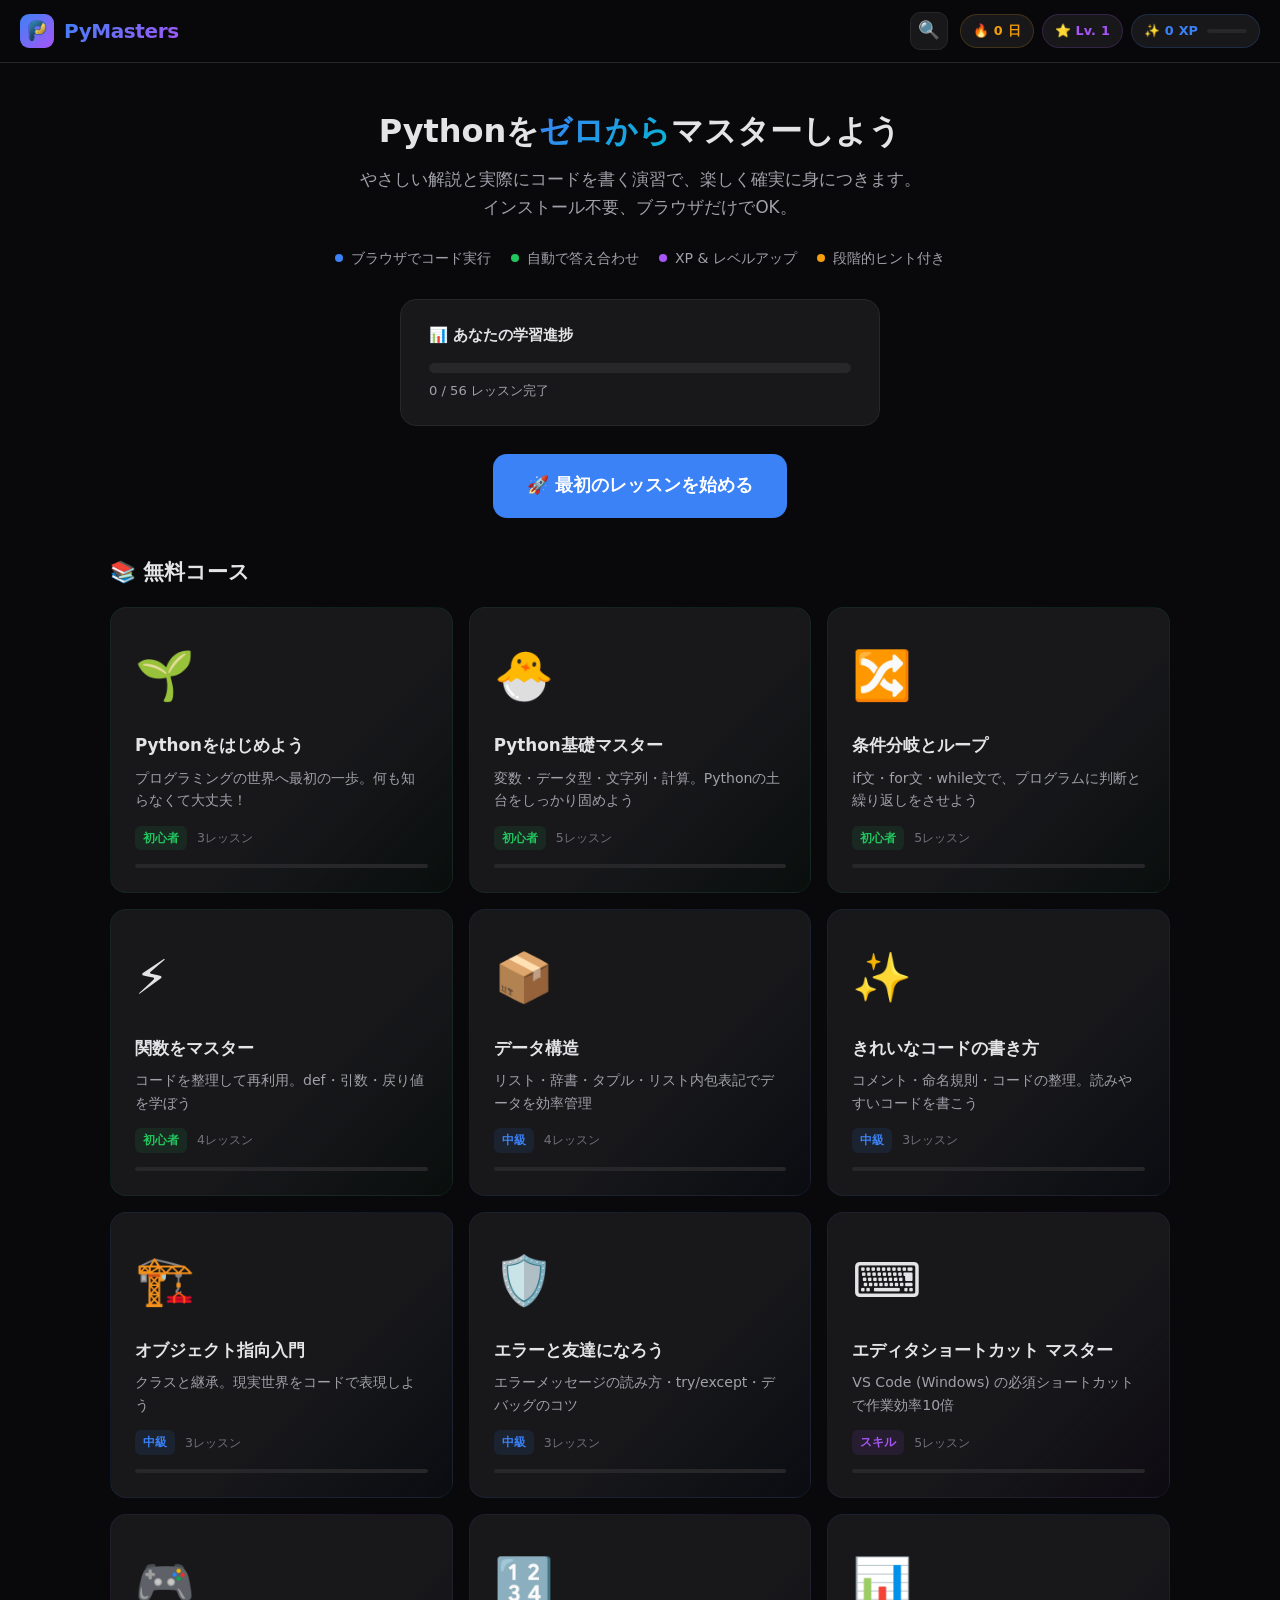
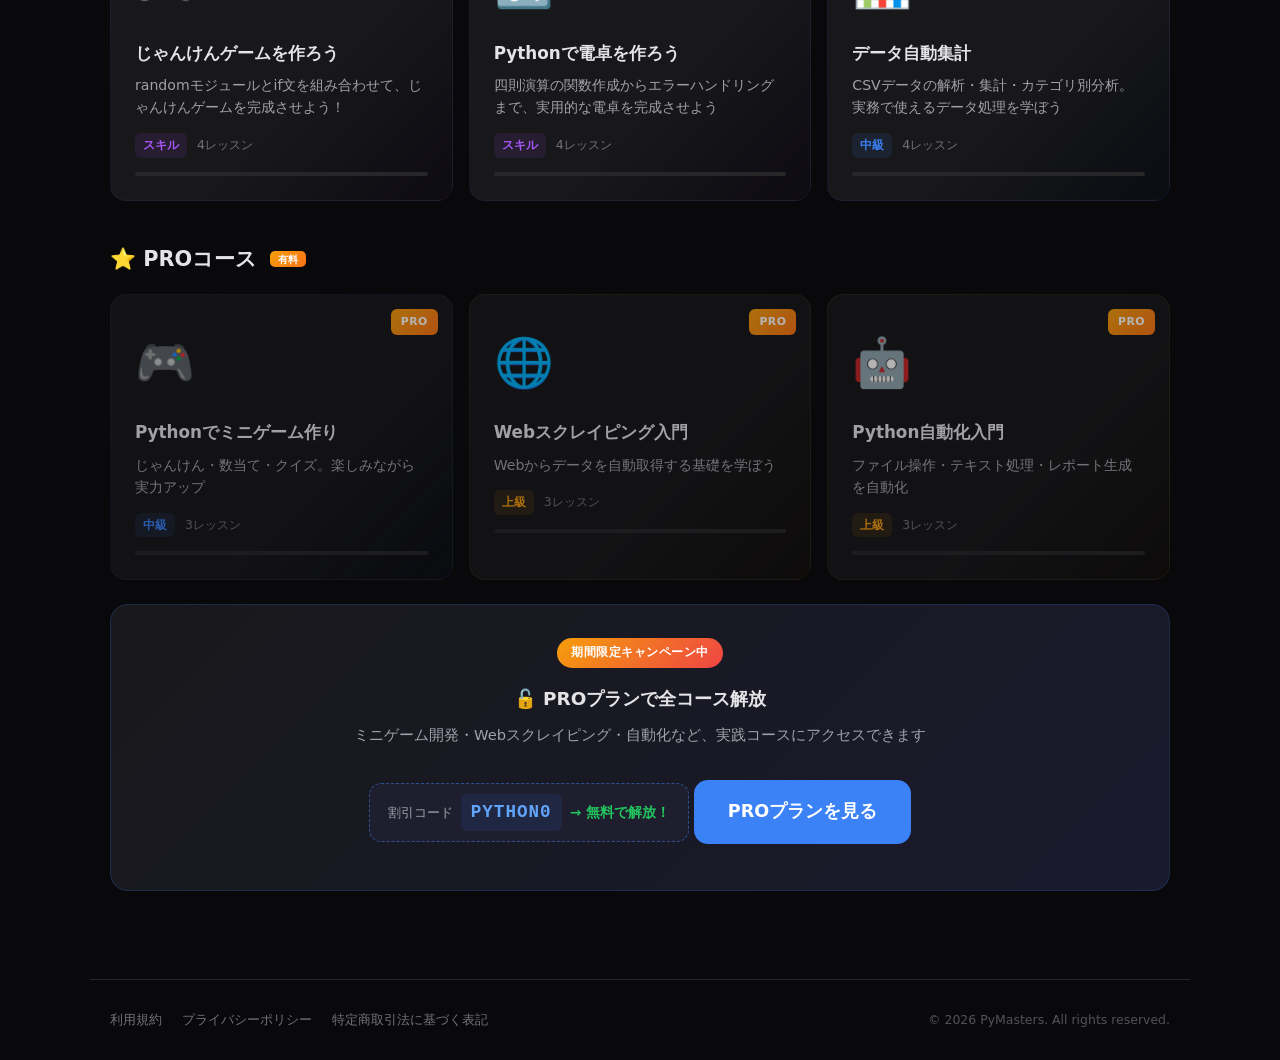
==== index.html @ c111bc12 "fix: transparent favicon icons" ====
﻿<!DOCTYPE html>
<html lang="ja">
<head>
<meta charset="UTF-8">
<link rel="icon" type="image/x-icon" href="favicon.ico">
<link rel="icon" type="image/png" sizes="32x32" href="favicon-32x32.png">
<link rel="icon" type="image/png" sizes="16x16" href="favicon-16x16.png">
<link rel="apple-touch-icon" sizes="180x180" href="apple-touch-icon.png">
<meta name="viewport" content="width=device-width, initial-scale=1.0">
<title>PyMasters - Python学習プラットフォーム | 無料でPythonをマスター</title>
<meta name="description" content="ブラウザだけでPythonを学べる無料プログラミング学習サイト。コード実行・自動採点・XPシステム搭載。初心者から上級者まで。">
<meta name="keywords" content="Python,プログラミング,学習,無料,初心者,コーディング,プログラミング教育">
<meta property="og:title" content="PyMasters - Python学習プラットフォーム">
<meta property="og:description" content="ブラウザだけでPythonを学べる無料プログラミング学習サイト">
<meta property="og:type" content="website">
<meta property="og:image" content="https://pymasters.dev/ogp.png">
<meta property="og:image:width" content="1200">
<meta property="og:image:height" content="630">
<meta name="twitter:card" content="summary_large_image">
<meta name="twitter:title" content="PyMasters - Python学習プラットフォーム">
<meta name="twitter:description" content="ブラウザだけでPythonを学べる無料プログラミング学習サイト">
<meta name="twitter:image" content="https://pymasters.dev/ogp.png">
<!-- Google tag (gtag.js) -->
<script async src="https://www.googletagmanager.com/gtag/js?id=G-TF5LHTEM7G"></script>
<script>
  window.dataLayer = window.dataLayer || [];
  function gtag(){dataLayer.push(arguments);}
  gtag('js', new Date());
  gtag('config', 'G-TF5LHTEM7G');
</script>
<!-- Google AdSense: 自分のIDに置き換えてください -->
<!-- <script async src="https://pagead2.googlesyndication.com/pagead/js/adsbygoogle.js?client=ca-pub-XXXXXXXXXXXXXXXX" crossorigin="anonymous"></script> -->
<!-- Pyodide: lazy loaded when entering lesson page -->
<!-- Google Fonts: Fira Code for editor -->
<link rel="preconnect" href="https://fonts.googleapis.com">
<link rel="preconnect" href="https://fonts.gstatic.com" crossorigin>
<link href="https://fonts.googleapis.com/css2?family=Fira+Code:wght@400;600&display=swap" rel="stylesheet">
<link rel="stylesheet" href="style.css">
</head>
<body>

<!-- Pyodide Loading (shown in editor area, not full page) -->

<!-- ===== HEADER ===== -->
<header class="hdr">
  <div class="logo" onclick="nav('home')">
    <img class="logo-icon" src="icon-192x192.png" alt="PyMasters">
    <h1>PyMasters</h1>
  </div>
  <div class="hdr-right">
    <button class="search-btn" onclick="openSearch()" title="用語検索">🔍</button>
    <div class="hdr-stats">
      <div class="badge st-c"><span>🔥</span><span id="stN">0</span>日</div>
      <div class="badge lv-c"><span>⭐</span>Lv.<span id="lvN">1</span></div>
      <div class="badge xp-c"><span>✨</span><span id="xpN">0</span>XP
        <div class="xpbar-m"><div class="xpbar-f" id="xpF" style="width:0%"></div></div>
      </div>
    </div>
  </div>
</header>

<!-- ===== SEARCH MODAL (用語検索) ===== -->
<div class="modal-overlay" id="searchModal">
  <div class="search-modal">
    <div class="search-modal-header">
      <input type="text" id="searchInput" placeholder="用語を検索... 例: 変数、リスト、for文" oninput="doSearch(this.value)" autocomplete="off">
      <button class="close-btn" onclick="closeSearch()">✕</button>
    </div>
    <div class="search-results" id="searchResults">
      <div class="search-placeholder">🔍 プログラミング用語を検索してみよう</div>
    </div>
  </div>
</div>

<!-- ===== GLOSSARY POPUP (用語ポップアップ) ===== -->
<div class="glossary-popup" id="glossaryPopup">
  <div class="glossary-popup-header">
    <span class="glossary-popup-title" id="gpTitle"></span>
    <button class="close-btn-sm" onclick="closeGlossary()">✕</button>
  </div>
  <div class="glossary-popup-short" id="gpShort"></div>
  <div class="glossary-popup-detail" id="gpDetail"></div>
  <div class="glossary-popup-example" id="gpExample" style="display:none">
    <div class="gp-ex-label">コード例:</div>
    <pre class="gp-ex-code" id="gpExCode"></pre>
  </div>
  <div class="glossary-popup-related" id="gpRelated"></div>
</div>

<!-- ===== HOME PAGE ===== -->
<div class="pg on" id="pg-home">
  <div class="hero">
    <h2>Pythonを<em>ゼロから</em>マスターしよう</h2>
    <p>やさしい解説と実際にコードを書く演習で、楽しく確実に身につきます。<br>インストール不要、ブラウザだけでOK。</p>
    <div class="hero-feats">
      <div class="hf"><div class="dot dot-b"></div>ブラウザでコード実行</div>
      <div class="hf"><div class="dot dot-g"></div>自動で答え合わせ</div>
      <div class="hf"><div class="dot dot-p"></div>XP & レベルアップ</div>
      <div class="hf"><div class="dot dot-a"></div>段階的ヒント付き</div>
    </div>
    <div class="progress-card">
      <h3>📊 あなたの学習進捗</h3>
      <div class="pbar"><div class="pbar-f" id="oP" style="width:0%"></div></div>
      <div class="ptxt" id="oPT">0 / 0 レッスン完了</div>
    </div>
    <div class="next-recommend" id="nextRecommend" style="display:none"></div>
    <button class="btn btn-p btn-l" id="heroCTA" onclick="heroCTAClick()">🚀 学習を始める</button>
  </div>

  <div class="ad-slot" style="display:none"><p>広告エリア（AdSense配置位置）</p></div>

  <div class="courses-sec" id="csec">
    <h3>📚 無料コース</h3>
    <div class="course-grid" id="cg"></div>

    <h3 style="margin-top:40px">⭐ PROコース <span class="pro-label">有料</span></h3>
    <div class="course-grid" id="cg-pro"></div>
    <div class="premium-banner">
      <div class="promo-badge">期間限定キャンペーン中</div>
      <h4>🔓 PROプランで全コース解放</h4>
      <p>ミニゲーム開発・Webスクレイピング・自動化など、実践コースにアクセスできます</p>
      <div class="promo-code-box">
        <span class="promo-label">割引コード</span>
        <span class="promo-code">PYTHON0</span>
        <span class="promo-desc">→ 無料で解放！</span>
      </div>
      <button class="btn btn-p btn-l" onclick="openGumroad()">PROプランを見る</button>
    </div>
  </div>

  <div class="ad-slot" style="display:none"><p>広告エリア（AdSense配置位置）</p></div>

  <footer class="ftr">
    <div class="ftr-links">
      <a href="#" onclick="nav('terms');return false">利用規約</a>
      <a href="#" onclick="nav('privacy');return false">プライバシーポリシー</a>
      <a href="#" onclick="nav('law');return false">特定商取引法に基づく表記</a>
    </div>
    <small>&copy; 2026 PyMasters. All rights reserved.</small>
  </footer>
</div>

<!-- ===== COURSE DETAIL PAGE ===== -->
<div class="pg" id="pg-course">
  <div class="course-detail">
    <div class="back-link" onclick="nav('home')">← コース一覧に戻る</div>
    <div id="cdH"></div>
    <div class="lesson-list" id="lL"></div>
  </div>
</div>

<!-- ===== LESSON PAGE ===== -->
<div class="pg" id="pg-lesson">
  <div class="lesson-page">
    <div class="lesson-content" id="lcEl"></div>
    <div class="editor-panel" id="editorPanel">
      <!-- Pyodide loading overlay (shown over editor only) -->
      <div class="pyodide-loading" id="pyodideLoading" style="display:none">
        <div class="pyodide-loading-inner">
          <div class="pyodide-spinner"></div>
          <div class="pyodide-loading-text">🐍 Python環境を準備中…</div>
          <div class="pyodide-progress-bar"><div class="pyodide-progress-fill" id="pyodideProgressFill"></div></div>
          <div class="pyodide-progress-text" id="pyodideProgressText">0%</div>
          <div class="pyodide-cache-note">初回は少し時間がかかりますが、2回目以降はキャッシュで高速です</div>
        </div>
      </div>
      <div class="ep-header">
        <div class="ep-file-tab">
          <div class="ep-tab active">🐍 lesson.py</div>
        </div>
        <div class="ep-actions">
          <button class="btn btn-s" onclick="rstCode()">↺ リセット</button>
          <button class="btn btn-p" onclick="runCode()">▶ 実行</button>
          <button class="btn btn-g" onclick="chkAns()">✓ 答え合わせ</button>
        </div>
      </div>
      <div class="exercise-inst" id="eiEl"></div>
      <div class="editor-wrapper">
        <div class="editor-highlight-layer" id="edHL" aria-hidden="true"></div>
        <div class="editor-line-numbers" id="edLN" aria-hidden="true"></div>
        <textarea class="code-editor" id="edEl" spellcheck="false"></textarea>
      </div>
      <div class="editor-status editor-status-pc">
        <span>Enter: 実行</span>
        <span>Shift+Enter: 改行</span>
        <span>Ctrl+/: コメント</span>
        <span>Alt+↑↓: 行移動</span>
      </div>
      <div class="hint-toggle" id="htEl" onclick="togHint()">💡 ヒントを見る</div>
      <div class="hint-panel" id="hpEl" style="display:none"></div>
      <div class="output-panel">
        <div class="output-header">出力</div>
        <div class="output-content" id="opEl">ここに実行結果が表示されます</div>
      </div>
      <div class="lesson-nav">
        <button class="btn btn-o" id="pvBtn" onclick="pvL()">← 前へ</button>
        <button class="btn btn-o" id="showAnsBtn" onclick="showAnswer()" style="display:none">👁 答えを見る</button>
        <button class="btn btn-o" id="nxBtn" onclick="nxL()">次へ →</button>
      </div>
      <div class="lesson-nav-sub">
        <a href="#" onclick="openCourse(cCrs.id);return false">📚 コース一覧に戻る</a>
      </div>
    </div>
  </div>
</div>

<!-- ===== LEGAL PAGES ===== -->
<div class="pg" id="pg-terms">
  <div class="legal-page">
    <div class="back-link" onclick="nav('home')">← トップに戻る</div>
    <h2>利用規約</h2>
    <p>最終更新日: 2026年2月</p>
    <h3>第1条（適用）</h3><p>本規約は、PyMasters（以下「本サービス」）の利用条件を定めるものです。ユーザーは本規約に同意の上、本サービスを利用するものとします。</p>
    <h3>第2条（サービス内容）</h3><p>本サービスは、プログラミング学習のための教育コンテンツを提供するWebサービスです。コンテンツは無料プランと有料プラン（PROプラン）があります。</p>
    <h3>第3条（禁止事項）</h3><ul><li>本サービスのコンテンツの無断転載・複製・販売</li><li>サービスの逆コンパイル・リバースエンジニアリング</li><li>不正アクセスやサーバーへの過度な負荷</li><li>他のユーザーへの迷惑行為</li></ul>
    <h3>第4条（知的財産権）</h3><p>本サービスに含まれるすべてのコンテンツの著作権は運営者に帰属します。</p>
    <h3>第5条（免責事項）</h3><p>本サービスは教育目的で提供されており、内容の正確性や完全性を保証するものではありません。</p>
    <h3>第6条（有料サービス）</h3><p>PROプランの決済はGumroad社を通じて行われます。解約はいつでも可能です。返金はGumroad社の規定に従います。</p>
    <h3>第7条（規約の変更）</h3><p>運営者は本規約を変更できるものとし、変更後の規約は本ページにて公表した時点で効力を生じます。</p>
  </div>
</div>
<div class="pg" id="pg-privacy">
  <div class="legal-page">
    <div class="back-link" onclick="nav('home')">← トップに戻る</div>
    <h2>プライバシーポリシー</h2>
    <p>最終更新日: 2026年2月</p>
    <h3>1. 収集する情報</h3><ul><li><strong>学習進捗データ</strong>: ブラウザのlocalStorageに保存（サーバー送信なし）</li><li><strong>アクセス解析</strong>: Google Analytics等で匿名情報を収集する場合があります</li><li><strong>広告</strong>: Google AdSenseがCookieを使用します</li></ul>
    <h3>2. 利用目的</h3><ul><li>サービスの改善・運営</li><li>広告の配信・最適化</li></ul>
    <h3>3. 第三者提供</h3><p>個人を特定できる情報を第三者に提供することはありません。</p>
    <h3>4. Cookie</h3><p>本サービスではCookieを使用します。無効化も可能ですが一部機能が制限されます。</p>
  </div>
</div>
<div class="pg" id="pg-law">
  <div class="legal-page">
    <div class="back-link" onclick="nav('home')">← トップに戻る</div>
    <h2>特定商取引法に基づく表記</h2>
    <p>最終更新日: 2026年2月</p>
    <table class="law-table">
      <tr><td class="law-th">販売業者</td><td>坂本 大就</td></tr>
      <tr><td class="law-th">運営責任者</td><td>坂本 大就</td></tr>
      <tr><td class="law-th">所在地</td><td>請求があった場合に遅滞なく開示します</td></tr>
      <tr><td class="law-th">連絡先</td><td>daijyu150m@gmail.com</td></tr>
      <tr><td class="law-th">販売価格</td><td>各サービスページに表示する価格（税込）</td></tr>
      <tr><td class="law-th">支払方法</td><td>クレジットカード（Gumroad経由）</td></tr>
      <tr><td class="law-th">引渡し時期</td><td>決済完了後、即時利用可能</td></tr>
      <tr><td class="law-th">返品・キャンセル</td><td>デジタルコンテンツの性質上、原則返金不可。解約はいつでも可能。</td></tr>
    </table>
  </div>
</div>

<!-- ===== MODALS ===== -->
<!-- Success -->
<div class="modal-overlay" id="okMo">
  <div class="modal success-modal">
    <div class="confetti" id="confetti"></div>
    <div class="modal-icon">🎉</div>
    <h3>正解！すばらしい！</h3>
    <p id="okMsg">完璧です！</p>
    <div class="xp-gain" id="xpGT">+50 XP</div>
    <button class="btn btn-p btn-l" onclick="clsMoNx()">次のレッスンへ →</button>
    <div style="margin-top:8px"><a href="#" class="modal-sub-link" onclick="clsMoBack();return false">📚 コース一覧に戻る</a></div>
  </div>
</div>

<!-- Course Clear -->
<div class="modal-overlay" id="clearMo">
  <div class="modal clear-modal">
    <div class="modal-icon big-icon">🏅</div>
    <h3 id="clearTitle">コースクリア！</h3>
    <p id="clearMsg">おめでとうございます！</p>
    <div class="clear-praise" id="clearPraise"></div>
    <button class="btn btn-p btn-l" id="nextCourseBtn" onclick="goNextCourse()" style="display:none">🚀 次のおすすめコースへ</button>
    <button class="btn btn-o btn-l" onclick="clsClear()" style="margin-top:10px">🏠 ホームに戻る</button>
  </div>
</div>

<!-- Level Up -->
<div class="modal-overlay" id="luO" onclick="clsLU()">
  <div class="levelup-content">
    <div class="modal-icon huge-icon">🏆</div>
    <h2 class="levelup-title">LEVEL UP!</h2>
    <p>レベル <span id="nLv">2</span> 達成！</p>
  </div>
</div>

<!-- Premium Preview -->
<div class="modal-overlay" id="premiumMo">
  <div class="modal premium-modal">
    <div class="premium-preview-content" id="premiumPreview"></div>
    <div class="premium-blur-overlay">
      <div class="premium-cta">
        <h3>🔒 この先はPROプラン限定</h3>
        <p>全ての応用コースにアクセスできます</p>
        <div class="promo-code-box promo-code-box-sm">
          <span class="promo-label">コード</span>
          <span class="promo-code">PYTHON0</span>
          <span class="promo-desc">→ 無料！</span>
        </div>
        <button class="btn btn-p btn-l" onclick="openGumroad();closePremium()">PROプランを見る</button>
        <button class="btn btn-o" onclick="closePremium()" style="margin-top:8px">閉じる</button>
      </div>
    </div>
  </div>
</div>

<script src="glossary.js"></script>
<script src="courses.js"></script>
<script src="app.js"></script>
</body>
</html>
---- style.css ----
/* ============================================================
   PyMasters v3 - Complete Style Sheet
   Dark theme, modern, beginner-friendly
   Matches index.html + app.js class names
   ============================================================ */

/* ── 0. RESET & BASE ──────────────────────────────────────── */
*,*::before,*::after{box-sizing:border-box;margin:0;padding:0}
html{scroll-behavior:smooth;-webkit-text-size-adjust:100%}
body{
  font-family:"Segoe UI","Hiragino Sans","Noto Sans JP",system-ui,sans-serif;
  background:#09090b;
  color:#e4e4e7;
  line-height:1.8;
  font-size:16px;
  min-height:100dvh;
  overflow-x:hidden;
  -webkit-font-smoothing:antialiased;
}
a{color:#60a5fa;text-decoration:none;transition:color .2s}
a:hover{color:#93bbfd}
img{max-width:100%;display:block}
ul,ol{list-style:none}
button,input,textarea,select{font:inherit;color:inherit;border:none;outline:none;background:none}
button{cursor:pointer}

/* ── 1. BUTTONS ──────────────────────────────────────────── */
.btn{
  display:inline-flex;align-items:center;justify-content:center;gap:8px;
  padding:10px 22px;border-radius:10px;font-weight:600;font-size:.95rem;
  transition:all .2s ease;white-space:nowrap;
  border:2px solid transparent;
}
.btn:active{transform:scale(.97)}
.btn:disabled{opacity:.45;pointer-events:none}

.btn-p{background:#3b82f6;color:#fff}
.btn-p:hover{background:#2563eb;box-shadow:0 4px 20px #3b82f640}

.btn-g{background:#22c55e;color:#fff}
.btn-g:hover{background:#16a34a;box-shadow:0 4px 20px #22c55e40}

.btn-s{background:#27272a;color:#e4e4e7}
.btn-s:hover{background:#3f3f46}

.btn-o{background:transparent;border-color:#3f3f46;color:#e4e4e7}
.btn-o:hover{border-color:#60a5fa;color:#60a5fa;background:#3b82f610}

.btn-l{padding:14px 32px;font-size:1.1rem;border-radius:14px}
.btn-xs{padding:5px 12px;font-size:.78rem;border-radius:8px}

/* ── 2. PYODIDE LOADING (in-editor overlay) ──────────────── */
.pyodide-loading{
  position:absolute;inset:0;z-index:50;
  background:#0c0c0ef0;
  display:flex;align-items:center;justify-content:center;
  flex-direction:column;
}
.pyodide-loading-inner{
  text-align:center;
  padding:32px;
}
.pyodide-spinner{
  width:40px;height:40px;
  border:3px solid #27272a;
  border-top-color:#3b82f6;
  border-radius:50%;
  animation:spin .8s linear infinite;
  margin:0 auto 16px;
}
@keyframes spin{to{transform:rotate(360deg)}}
.pyodide-loading-text{
  color:#a1a1aa;font-size:.95rem;margin-bottom:12px;
}
.pyodide-progress-bar{
  width:200px;height:6px;border-radius:6px;
  background:#27272a;overflow:hidden;
  margin:0 auto 8px;
}
.pyodide-progress-fill{
  height:100%;border-radius:6px;
  background:linear-gradient(90deg,#3b82f6,#06b6d4);
  transition:width .3s ease;
  width:0%;
}
.pyodide-progress-text{
  font-size:.82rem;color:#3b82f6;font-weight:700;
}
.pyodide-cache-note{
  font-size:.72rem;color:#52525b;margin-top:8px;
}

/* ── 3. HEADER ───────────────────────────────────────────── */
.hdr{
  position:sticky;top:0;z-index:900;
  background:#09090bf0;
  backdrop-filter:blur(12px);-webkit-backdrop-filter:blur(12px);
  border-bottom:1px solid #27272a;
  padding:12px 20px;
  display:flex;align-items:center;justify-content:space-between;
  max-width:100%;
}
.logo{
  display:flex;align-items:center;gap:10px;
  cursor:pointer;
}
.logo-icon{
  background:linear-gradient(135deg,#3b82f6,#a855f7);
  color:#fff;font-weight:900;font-size:.85rem;
  width:34px;height:34px;border-radius:9px;
  display:flex;align-items:center;justify-content:center;
}
.logo h1{
  font-size:1.25rem;font-weight:800;
  background:linear-gradient(135deg,#3b82f6,#a855f7);
  -webkit-background-clip:text;-webkit-text-fill-color:transparent;
  background-clip:text;
  letter-spacing:-.02em;
}
.hdr-right{display:flex;align-items:center;gap:12px}
.search-btn{
  width:38px;height:38px;border-radius:10px;
  display:flex;align-items:center;justify-content:center;
  background:#18181b;border:1px solid #27272a;
  transition:all .2s;font-size:1.1rem;
}
.search-btn:hover{border-color:#3b82f6;background:#3b82f615}

.hdr-stats{display:flex;align-items:center;gap:8px}
.badge{
  display:inline-flex;align-items:center;gap:5px;
  padding:4px 12px;border-radius:20px;font-size:.8rem;font-weight:600;
  background:#18181b;border:1px solid #27272a;
  position:relative;
}
.xp-c{color:#3b82f6;border-color:#3b82f630}
.lv-c{color:#a855f7;border-color:#a855f730}
.st-c{color:#f59e0b;border-color:#f59e0b30}

.xpbar-m{
  width:40px;height:4px;border-radius:4px;
  background:#27272a;overflow:hidden;
  margin-left:4px;
}
.xpbar-f{
  height:100%;border-radius:4px;
  background:linear-gradient(90deg,#3b82f6,#06b6d4);
  transition:width .6s ease;
}

/* ── 4. PAGES & TRANSITIONS ─────────────────────────────── */
.pg{display:none;opacity:0}
.pg.on{display:block;animation:fadeIn .35s ease forwards}
@keyframes fadeIn{from{opacity:0;transform:translateY(8px)}to{opacity:1;transform:translateY(0)}}

/* ── 5. HOME ─────────────────────────────────────────────── */
.hero{
  text-align:center;
  padding:48px 20px 36px;
  max-width:800px;margin:0 auto;
}
.hero h2{
  font-size:2rem;font-weight:800;line-height:1.3;
  margin-bottom:12px;
}
.hero em{
  font-style:normal;
  background:linear-gradient(135deg,#3b82f6,#06b6d4);
  -webkit-background-clip:text;-webkit-text-fill-color:transparent;
  background-clip:text;
}
.hero p{
  color:#a1a1aa;font-size:1.05rem;max-width:640px;margin:0 auto 24px;
  line-height:1.7;
}

/* hero features */
.hero-feats{
  display:flex;flex-wrap:wrap;justify-content:center;gap:12px 20px;
  margin-bottom:28px;
}
.hf{
  display:flex;align-items:center;gap:8px;
  font-size:.88rem;color:#a1a1aa;
}
.dot{width:8px;height:8px;border-radius:50%;flex-shrink:0}
.dot-b{background:#3b82f6}
.dot-g{background:#22c55e}
.dot-p{background:#a855f7}
.dot-a{background:#f59e0b}

/* next recommend card */
.next-recommend{
  margin-bottom:16px;
}
.next-rec-inner{
  display:inline-flex;align-items:center;gap:8px;
  background:#18181b;border:1px solid #27272a;border-radius:12px;
  padding:10px 18px;font-size:.88rem;
}
.next-rec-label{color:#71717a;font-size:.82rem}
.next-rec-link{color:#60a5fa;font-weight:600;font-size:.88rem}
.next-rec-link:hover{color:#93bbfd}

/* progress card */
.progress-card{
  background:#18181b;border:1px solid #27272a;border-radius:16px;
  padding:22px 28px;max-width:480px;margin:0 auto 28px;
  text-align:left;
}
.progress-card h3{font-size:.95rem;font-weight:700;margin-bottom:14px;color:#e4e4e7}
.pbar{
  background:#27272a;border-radius:10px;height:10px;overflow:hidden;
  margin-bottom:6px;
}
.pbar-f{
  height:100%;border-radius:10px;
  background:linear-gradient(90deg,#3b82f6,#06b6d4);
  transition:width .6s ease;
}
.ptxt{font-size:.82rem;color:#a1a1aa}

/* course section */
.courses-sec{
  max-width:1100px;margin:0 auto;padding:0 20px 48px;
}
.courses-sec h3{
  font-size:1.3rem;font-weight:700;margin-bottom:16px;
}
.pro-label{
  background:linear-gradient(135deg,#f59e0b,#f97316);
  color:#fff;font-size:.65rem;font-weight:800;
  padding:2px 8px;border-radius:5px;
  margin-left:6px;vertical-align:middle;
}

/* course grid */
.course-grid{
  display:grid;
  grid-template-columns:repeat(auto-fill,minmax(280px,1fr));
  gap:16px;
}
.course-card{
  background:#18181b;border:1px solid #27272a;border-radius:16px;
  padding:24px;
  transition:all .25s ease;
  cursor:pointer;
  position:relative;overflow:hidden;
}
.course-card:hover{
  border-color:#3b82f650;
  transform:translateY(-3px) scale(1.03);
  box-shadow:0 8px 30px #3b82f618;
}
.course-card .cc-icon{font-size:3rem;margin-bottom:12px;display:block}
.course-card h4{font-size:1.05rem;font-weight:700;margin-bottom:6px}
.course-card p{font-size:.88rem;color:#a1a1aa;line-height:1.6;margin-bottom:14px}
.cc-meta{display:flex;align-items:center;gap:10px;font-size:.78rem;color:#71717a}
.cc-lv{
  padding:2px 8px;border-radius:6px;font-weight:700;font-size:.72rem;
}
.lv-b{background:#22c55e18;color:#22c55e}
.lv-i{background:#3b82f618;color:#3b82f6}
.lv-a{background:#f59e0b18;color:#f59e0b}
.lv-s{background:#a855f718;color:#a855f7}
.cc-cnt{color:#71717a}
.cc-pb{
  height:4px;border-radius:4px;background:#27272a;margin-top:14px;overflow:hidden;
}
.cc-pf{display:block;height:100%;border-radius:4px;background:#22c55e;transition:width .4s}
.cc-pct{
  font-size:.75rem;color:#a1a1aa;margin-top:6px;font-weight:600;
}

/* Course card gradient backgrounds */
.cc-grad-beginner{
  background:linear-gradient(135deg,#18181b 60%,#22c55e08 100%);
  border-color:#22c55e15;
}
.cc-grad-intermediate{
  background:linear-gradient(135deg,#18181b 60%,#3b82f608 100%);
  border-color:#3b82f615;
}
.cc-grad-advanced{
  background:linear-gradient(135deg,#18181b 60%,#f59e0b08 100%);
  border-color:#f59e0b15;
}
.cc-grad-skill{
  background:linear-gradient(135deg,#18181b 60%,#a855f708 100%);
  border-color:#a855f715;
}

/* Clear badge */
.cc-clear-badge{
  position:absolute;top:12px;right:12px;
  background:#22c55e18;color:#22c55e;
  font-size:.72rem;font-weight:700;
  padding:3px 10px;border-radius:8px;
  border:1px solid #22c55e30;
}

/* locked card (PRO) */
.course-card.locked{opacity:.7;cursor:pointer}
.course-card.locked:hover{transform:none;box-shadow:none;border-color:#f59e0b40}
.course-card.locked::after{
  content:"PRO";
  position:absolute;top:14px;right:14px;
  background:linear-gradient(135deg,#f59e0b,#f97316);
  color:#fff;font-size:.68rem;font-weight:800;
  padding:3px 10px;border-radius:6px;
  letter-spacing:.04em;
}

/* premium banner */
.premium-banner{
  margin-top:24px;
  background:linear-gradient(135deg,#18181b,#1a1a2e);
  border:1px solid #3b82f630;border-radius:18px;
  padding:32px;text-align:center;
  position:relative;overflow:hidden;
}
.premium-banner::before{
  content:'';position:absolute;top:-50%;right:-30%;width:300px;height:300px;
  background:radial-gradient(circle,#3b82f610,transparent 70%);pointer-events:none;
}
.promo-badge{
  display:inline-block;background:linear-gradient(135deg,#f59e0b,#ef4444);
  color:#fff;font-size:.75rem;font-weight:700;padding:4px 14px;border-radius:20px;
  margin-bottom:14px;letter-spacing:.5px;animation:promoPulse 2s ease-in-out infinite;
}
@keyframes promoPulse{0%,100%{opacity:1;transform:scale(1)}50%{opacity:.85;transform:scale(1.03)}}
.promo-code-box{
  display:inline-flex;align-items:center;gap:8px;
  background:#1e1e2e;border:1px dashed #3b82f680;border-radius:12px;
  padding:10px 18px;margin:16px 0;
}
.promo-code-box-sm{margin:10px 0;padding:8px 14px}
.promo-label{color:#a1a1aa;font-size:.8rem}
.promo-code{
  font-family:monospace;font-size:1.1rem;font-weight:800;
  color:#60a5fa;background:#3b82f618;padding:3px 10px;border-radius:6px;
  letter-spacing:1px;
}
.promo-desc{color:#22c55e;font-size:.85rem;font-weight:600}
.premium-banner h4{font-size:1.15rem;font-weight:800;margin-bottom:8px}
.premium-banner p{color:#a1a1aa;font-size:.92rem;margin-bottom:20px;line-height:1.6}

/* ad slot */
.ad-slot{
  background:#18181b;border:1px solid #27272a;border-radius:14px;
  padding:16px;margin:24px auto;
  max-width:1100px;
  text-align:center;min-height:90px;
  display:flex;align-items:center;justify-content:center;
  color:#3f3f46;font-size:.85rem;
}

/* ── 6. SEARCH MODAL ─────────────────────────────────────── */
.modal-overlay{
  position:fixed;inset:0;z-index:1000;
  background:#09090be6;
  display:none;align-items:center;justify-content:center;
  padding:20px;
  backdrop-filter:blur(6px);-webkit-backdrop-filter:blur(6px);
}
.modal-overlay.on{display:flex}

/* search specific */
#searchModal.on{
  padding:80px 20px 40px;
  align-items:flex-start;
}
.search-modal{
  background:#18181b;border:1px solid #27272a;border-radius:18px;
  width:100%;max-width:560px;
  overflow:hidden;
  box-shadow:0 20px 60px #0009;
  animation:fadeIn .2s ease;
}
.search-modal-header{
  display:flex;align-items:center;gap:10px;
  padding:16px 22px;border-bottom:1px solid #27272a;
}
#searchInput{
  flex:1;background:none;border:none;font-size:1.05rem;
  color:#e4e4e7;padding:4px 0;
}
#searchInput::placeholder{color:#52525b}
.close-btn{
  color:#71717a;font-size:1.1rem;padding:4px 10px;border-radius:8px;
  transition:all .15s;background:none;border:none;cursor:pointer;
}
.close-btn:hover{color:#e4e4e7;background:#27272a}
.close-btn-sm{
  color:#71717a;font-size:.9rem;padding:2px 8px;border-radius:6px;
  transition:all .15s;background:none;border:none;cursor:pointer;
}
.close-btn-sm:hover{color:#e4e4e7;background:#27272a}

.search-results{max-height:400px;overflow-y:auto;padding:8px}
.search-placeholder{
  text-align:center;padding:32px 16px;color:#52525b;font-size:.9rem;
}
.search-result-item{
  padding:14px 18px;border-radius:12px;
  transition:background .15s;cursor:pointer;
}
.search-result-item:hover{background:#27272a}
.sr-term{font-size:.95rem;font-weight:600;color:#e4e4e7;margin-bottom:3px}
.sr-short{font-size:.85rem;color:#a1a1aa;line-height:1.5}

/* search term detail (inside search modal) */
.search-term-detail{padding:20px 22px}
.std-back{
  font-size:.85rem;color:#60a5fa;cursor:pointer;
  margin-bottom:14px;display:inline-block;
  transition:color .15s;
}
.std-back:hover{color:#93bbfd}
.std-title{font-size:1.15rem;font-weight:800;color:#e4e4e7;margin-bottom:4px}
.std-short{font-size:.9rem;color:#a1a1aa;margin-bottom:14px}
.std-detail{
  font-size:.9rem;color:#d4d4d8;line-height:1.8;margin-bottom:16px;
}
.std-detail code{
  background:#27272a;padding:1px 6px;border-radius:5px;
  font-family:'Fira Code',"Cascadia Code",monospace;font-size:.82rem;
}
.std-detail br{display:block;content:"";margin-bottom:6px}
.std-detail strong{color:#e4e4e7}

.std-example{margin-bottom:16px}
.std-ex-header{
  display:flex;align-items:center;justify-content:space-between;
  margin-bottom:6px;
}
.std-ex-label{font-size:.78rem;color:#71717a;font-weight:600}
.std-run-btn{
  font-size:.75rem;color:#22c55e;background:#22c55e18;
  border:1px solid #22c55e40;border-radius:6px;
  padding:3px 12px;cursor:pointer;
  transition:all .15s;font-weight:600;
}
.std-run-btn:hover{background:#22c55e30;border-color:#22c55e}
.std-ex-code{
  background:#0c0c0e;border:1px solid #27272a;border-radius:8px;
  padding:12px 16px;margin:0;
  font-family:'Fira Code',"Cascadia Code",monospace;
  font-size:.82rem;line-height:1.6;color:#e4e4e7;
  overflow-x:auto;white-space:pre;
}
.std-output{
  margin-top:8px;border-radius:8px;
  background:#0a1a0e;border:1px solid #22c55e30;
  padding:10px 14px;min-height:32px;
  transition:all .2s;
}
.std-output-placeholder{font-size:.78rem;color:#4ade8060}
.std-output-running{font-size:.78rem;color:#fbbf24}
.std-output-label{font-size:.72rem;color:#4ade80;font-weight:600;margin-bottom:4px}
.std-output-code{
  background:transparent;border:none;
  padding:0;margin:0;
  font-family:'Fira Code',"Cascadia Code",monospace;
  font-size:.82rem;line-height:1.5;color:#d1fae5;
  white-space:pre-wrap;word-break:break-all;
}
.std-output-err{color:#fca5a5}

.std-related{margin-top:12px}
.std-rel-label{font-size:.78rem;color:#71717a}
.std-rel-link{
  display:inline-block;
  font-size:.8rem;color:#60a5fa;
  background:#3b82f610;border:1px solid #3b82f630;
  padding:3px 10px;border-radius:6px;
  margin:3px 4px 3px 0;cursor:pointer;
  transition:all .15s;
}
.std-rel-link:hover{background:#3b82f625;border-color:#3b82f6}

/* ── 7. GLOSSARY POPUP ───────────────────────────────────── */
.term{
  text-decoration:underline;text-decoration-color:#3b82f650;
  text-underline-offset:3px;
  cursor:pointer;color:#60a5fa;
  transition:text-decoration-color .2s;
}
.term:hover{text-decoration-color:#3b82f6}

.glossary-popup{
  position:fixed;z-index:950;
  background:#1e1e22;
  border:1px solid #3b82f640;
  border-radius:14px;
  padding:18px 20px;
  max-width:360px;width:max-content;
  box-shadow:0 12px 40px #0008;
  display:none;
}
.glossary-popup.on{display:block;animation:gpopIn .2s ease}
@keyframes gpopIn{from{opacity:0;transform:scale(.95)}to{opacity:1;transform:scale(1)}}

.glossary-popup-header{
  display:flex;align-items:center;justify-content:space-between;
  margin-bottom:8px;
}
.glossary-popup-title{
  font-size:.95rem;font-weight:700;color:#60a5fa;
}
.glossary-popup-short{
  font-size:.85rem;color:#a1a1aa;margin-bottom:10px;
}
.glossary-popup-detail{
  font-size:.85rem;color:#d4d4d8;line-height:1.7;margin-bottom:12px;
}
.glossary-popup-detail code{
  background:#27272a;padding:1px 6px;border-radius:5px;
  font-family:'Fira Code',"Cascadia Code",monospace;font-size:.82rem;
}
.glossary-popup-example{
  margin-top:10px;
}
.gp-ex-label{
  font-size:.78rem;color:#71717a;font-weight:600;margin-bottom:4px;
}
.gp-ex-code{
  background:#0c0c0e;border:1px solid #27272a;border-radius:8px;
  padding:10px 14px;
  font-family:'Fira Code',"Cascadia Code",monospace;
  font-size:.82rem;line-height:1.6;color:#e4e4e7;
  overflow-x:auto;white-space:pre;
}
.glossary-popup-related{margin-top:10px}
.gp-related-label{font-size:.75rem;color:#71717a;margin-bottom:4px}
.gp-related-link{
  display:inline-block;
  font-size:.78rem;color:#60a5fa;
  background:#3b82f610;border:1px solid #3b82f630;
  padding:2px 8px;border-radius:6px;
  margin:2px 4px 2px 0;cursor:pointer;
  transition:all .15s;
}
.gp-related-link:hover{background:#3b82f625;border-color:#3b82f6}

/* ── 8. COURSE DETAIL ────────────────────────────────────── */
.course-detail{
  max-width:700px;margin:0 auto;padding:32px 20px 60px;
}
.back-link{
  display:inline-flex;align-items:center;gap:6px;
  font-size:.9rem;color:#a1a1aa;margin-bottom:20px;
  padding:8px 14px;border-radius:10px;
  transition:all .2s;cursor:pointer;
}
.back-link:hover{color:#e4e4e7;background:#18181b}

.cd-icon{font-size:2.5rem;margin-bottom:12px;display:block}
#cdH h2{font-size:1.7rem;font-weight:800;margin-bottom:8px}
.cd-desc{color:#a1a1aa;font-size:1rem;line-height:1.6;margin-bottom:12px}

/* lesson list */
.lesson-list{display:flex;flex-direction:column;gap:6px;margin-top:24px}
.lesson-item{
  display:flex;align-items:center;gap:14px;
  padding:16px 20px;border-radius:14px;
  background:#18181b;border:1px solid #27272a;
  transition:all .2s;cursor:pointer;
}
.lesson-item:hover{border-color:#3b82f640;background:#1c1c20}
.li-num{
  width:36px;height:36px;border-radius:10px;
  display:flex;align-items:center;justify-content:center;
  background:#27272a;font-size:.85rem;font-weight:700;color:#a1a1aa;
  flex-shrink:0;
}
.lesson-item.done .li-num{background:#22c55e25;color:#22c55e}
.li-info{flex:1}
.li-info h4{font-size:.95rem;font-weight:600;margin-bottom:2px}
.li-info span{font-size:.78rem;color:#71717a}
.li-xp{
  font-size:.8rem;font-weight:700;color:#3b82f6;
  background:#3b82f615;padding:4px 10px;border-radius:8px;
  flex-shrink:0;
}

/* ── 9. LESSON PAGE ──────────────────────────────────────── */
.lesson-page{
  display:flex;
  height:calc(100dvh - 61px);
  overflow:hidden;
}

/* content side */
.lesson-content{
  flex:0 0 50%;max-width:50%;
  overflow-y:auto;
  padding:28px 32px 80px;
}
.lesson-breadcrumb{
  font-size:.78rem;color:#71717a;margin-bottom:4px;
}
.lesson-title{
  font-size:1.5rem;font-weight:800;margin-bottom:8px;
}
.lesson-time{
  font-size:.82rem;color:#a1a1aa;margin-bottom:20px;
}
.content-block{margin-bottom:18px}

/* Scroll to editor CTA */
.scroll-to-editor-cta{
  text-align:center;
  padding:16px;margin:24px 0 0;
  background:#3b82f608;border:1px solid #3b82f630;border-radius:12px;
  color:#60a5fa;font-weight:600;font-size:.95rem;
  cursor:pointer;
  transition:all .2s;
}
.scroll-to-editor-cta:hover{
  background:#3b82f615;border-color:#3b82f6;
}

/* text block */
.text-block{font-size:.93rem;color:#d4d4d8;line-height:1.9}
.text-block h2{font-size:1.2rem;font-weight:700;margin-top:24px;margin-bottom:10px;color:#e4e4e7}
.text-block h3{font-size:1.05rem;font-weight:700;margin-top:18px;margin-bottom:8px;color:#d4d4d8}
.text-block p{margin-bottom:12px}
.text-block code{
  background:#27272a;padding:1px 6px;border-radius:5px;
  font-family:'Fira Code',"Cascadia Code",monospace;font-size:.85rem;
}
.text-block pre{
  background:#0c0c0e;border:1px solid #27272a;border-radius:10px;
  padding:14px 18px;margin:12px 0;overflow-x:auto;
  font-family:'Fira Code',"Cascadia Code",monospace;
  font-size:.85rem;line-height:1.7;color:#e4e4e7;
}
.text-block pre code{background:none;padding:0;border-radius:0;font-size:inherit}
.text-block ul,.text-block ol{margin-bottom:12px;padding-left:20px}
.text-block li{margin-bottom:6px;line-height:1.8;position:relative}
.text-block ul li::before{
  content:"";position:absolute;left:-14px;top:11px;
  width:5px;height:5px;border-radius:50%;background:#3b82f6;
}
.text-block table{
  width:100%;border-collapse:collapse;margin:12px 0;
  font-size:.88rem;
}
.text-block table td{
  padding:8px 12px;border:1px solid #27272a;color:#d4d4d8;
}
.text-block table tr:first-child td{
  background:#18181b;font-weight:600;color:#e4e4e7;
}
.text-block strong{color:#e4e4e7}

/* code example */
.code-example{
  background:#0c0c0e;border:1px solid #27272a;border-radius:12px;
  overflow:hidden;
}
.cex-header{
  display:flex;align-items:center;justify-content:space-between;
  padding:8px 14px;background:#18181b;border-bottom:1px solid #27272a;
  font-size:.8rem;color:#71717a;
}
.cex-body{
  padding:14px 18px;
  font-family:'Fira Code',"Cascadia Code","Source Code Pro",monospace;
  font-size:.85rem;line-height:1.7;color:#e4e4e7;
  white-space:pre;overflow-x:auto;
}
.cex-desc{
  padding:8px 14px;border-top:1px solid #27272a;
  font-size:.82rem;color:#a1a1aa;line-height:1.6;
  background:#18181b08;
}

/* tip block */
.tip-block{
  background:#22c55e0c;border:1px solid #22c55e30;border-radius:12px;
  padding:16px 20px;
  font-size:.9rem;color:#d4d4d8;line-height:1.7;
}
.tip-block strong{color:#22c55e}
.tip-block code{
  background:#27272a;padding:1px 6px;border-radius:5px;
  font-family:'Fira Code',"Cascadia Code",monospace;font-size:.82rem;
}

/* copyable inline */
.copyable{
  display:inline-flex;align-items:center;gap:4px;
  background:#18181b;border:1px solid #27272a;border-radius:8px;
  padding:2px 10px;font-family:'Fira Code',"Cascadia Code",monospace;
  font-size:.85rem;cursor:pointer;
  transition:all .2s;
}
.copyable:hover{border-color:#3b82f650;background:#3b82f610}
.copyable.copied{border-color:#22c55e50;color:#22c55e}

/* key visual */
.key{
  display:inline-block;
  background:linear-gradient(180deg,#27272a,#1c1c1f);
  border:1px solid #3f3f46;border-bottom-width:3px;
  border-radius:6px;padding:2px 8px;
  font-family:'Fira Code',"Cascadia Code",monospace;
  font-size:.78rem;font-weight:600;color:#d4d4d8;
  white-space:nowrap;line-height:1.5;
}

/* ── 10. EDITOR PANEL ────────────────────────────────────── */
.editor-panel{
  flex:0 0 50%;max-width:50%;
  display:flex;flex-direction:column;
  background:#0c0c0e;
  border-left:1px solid #27272a;
  position:relative;
}

/* File tab header */
.ep-header{
  display:flex;align-items:center;justify-content:space-between;
  padding:0 18px 0 0;
  background:#18181b;border-bottom:1px solid #27272a;
}
.ep-file-tab{display:flex;align-items:stretch}
.ep-tab{
  padding:10px 18px;
  font-size:.82rem;font-weight:600;color:#a1a1aa;
  border-bottom:2px solid transparent;
  display:flex;align-items:center;gap:6px;
}
.ep-tab.active{
  color:#e4e4e7;
  border-bottom-color:#3b82f6;
  background:#0c0c0e;
}
.ep-actions{display:flex;gap:6px;margin-left:auto}

.exercise-inst{
  padding:14px 20px;
  background:#18181b80;
  border-bottom:1px solid #27272a;
  font-size:.9rem;line-height:1.7;color:#d4d4d8;
}
.exercise-inst strong{color:#3b82f6}

.editor-wrapper{
  flex:1;position:relative;
  overflow:hidden;
}

/* Line numbers */
.editor-line-numbers{
  position:absolute;top:0;left:0;
  width:40px;
  padding:16px 0;
  text-align:right;
  font-family:'Fira Code',"Cascadia Code","Source Code Pro",monospace;
  font-size:.82rem;line-height:1.7;
  color:#3f3f46;
  user-select:none;pointer-events:none;
  overflow:hidden;
}
.editor-line-numbers .ln{
  padding-right:8px;
}

/* Syntax highlight overlay */
.editor-highlight-layer{
  position:absolute;top:0;left:0;right:0;bottom:0;
  padding:16px 20px 16px 48px;
  font-family:'Fira Code',"Cascadia Code","Source Code Pro",monospace;
  font-size:.88rem;line-height:1.7;
  color:#e4e4e7;
  white-space:pre-wrap;
  word-wrap:break-word;
  overflow:hidden;
  pointer-events:none;
  tab-size:4;-moz-tab-size:4;
  letter-spacing:normal;word-spacing:normal;
}
.hl-kw{color:#c084fc}
.hl-str{color:#86efac}
.hl-cmt{color:#6b7280;font-style:italic}
.hl-fn{color:#93c5fd}
.hl-num{color:#fbbf24}

.code-editor{
  width:100%;height:100%;
  padding:16px 20px 16px 48px;
  font-family:'Fira Code',"Cascadia Code","Source Code Pro",monospace;
  font-size:.88rem;line-height:1.7;
  color:transparent;
  -webkit-text-fill-color:transparent;
  background:transparent;
  resize:none;border:none;outline:none;
  tab-size:4;-moz-tab-size:4;
  min-height:150px;
  caret-color:#e4e4e7;
  position:relative;
  z-index:1;
  white-space:pre-wrap;
  word-wrap:break-word;
  letter-spacing:normal;word-spacing:normal;
}
.code-editor::placeholder{color:#3f3f46}

.editor-status{
  padding:6px 18px;
  background:#18181b;border-top:1px solid #27272a;border-bottom:1px solid #27272a;
  font-size:.72rem;color:#52525b;
  display:flex;align-items:center;gap:16px;flex-wrap:wrap;
}

/* Editor action buttons (below editor) */
.editor-actions{
  display:flex;gap:8px;
  padding:8px 12px;
  background:#18181b;border-top:1px solid #27272a;
}
.editor-actions .btn{flex:1;padding:8px 16px;font-size:.85rem;}

/* hint */
.hint-toggle{
  padding:10px 18px;cursor:pointer;
  font-size:.85rem;font-weight:600;color:#f59e0b;
  transition:background .15s;
  border-bottom:1px solid #27272a;
}
.hint-toggle:hover{background:#f59e0b0a}

.hint-panel{
  padding:12px 18px;
  background:#f59e0b08;border-bottom:1px solid #f59e0b25;
  font-size:.88rem;color:#d4d4d8;line-height:1.7;
}
.hint-panel p{margin-bottom:6px}
.hint-panel code{
  background:#27272a;padding:1px 6px;border-radius:5px;
  font-family:'Fira Code',"Cascadia Code",monospace;font-size:.82rem;
}

/* output panel */
.output-panel{
  border-bottom:1px solid #27272a;
}
.output-header{
  padding:6px 18px;
  background:#18181b;border-bottom:1px solid #27272a;
  font-size:.75rem;font-weight:600;color:#71717a;
  text-transform:uppercase;letter-spacing:.04em;
}
.output-content{
  min-height:60px;max-height:160px;
  overflow-y:auto;
  padding:12px 18px;
  font-family:'Fira Code',"Cascadia Code",monospace;
  font-size:.85rem;line-height:1.6;
  color:#a1a1aa;
  white-space:pre-wrap;
  background:#09090b;
}
.output-content.err{color:#ef4444}
.output-content.ok{color:#22c55e}
.output-err-icon,.output-ok-icon{
  font-style:normal;
}

/* lesson nav */
.lesson-nav{
  display:flex;align-items:center;justify-content:space-between;
  padding:8px 12px;
  background:#18181b;border-top:1px solid #27272a;
  gap:6px;
  margin-top:auto;
}
.lesson-nav .btn{padding:6px 14px;font-size:.82rem;border-radius:8px}
.lesson-nav-center{display:flex;gap:6px}
.lesson-nav-sub{
  text-align:center;padding:8px;
  background:#18181b;border-top:1px solid #27272a;
  font-size:.82rem;
}
.lesson-nav-sub a{color:#71717a;transition:color .2s}
.lesson-nav-sub a:hover{color:#60a5fa}

/* Modal sub link */
.modal-sub-link{
  color:#71717a;font-size:.88rem;
  transition:color .2s;
}
.modal-sub-link:hover{color:#60a5fa}

/* Mobile fixed action buttons */
.mobile-fixed-actions{
  display:none;
  position:fixed;bottom:0;left:0;right:0;
  z-index:800;
  padding:8px 12px;
  background:#18181bf5;
  border-top:1px solid #27272a;
  backdrop-filter:blur(12px);
  gap:8px;
  justify-content:center;
}
.mobile-action-btn{
  flex:1;
  padding:10px 12px;
  font-size:.85rem;
  font-weight:700;
  border-radius:10px;
  min-height:40px;
}

/* ── 11. MODALS (shared) ────────────────────────────────── */
/* Overlay already defined as .modal-overlay */

/* generic modal inner */
.modal{
  background:#18181b;border:1px solid #27272a;border-radius:24px;
  padding:40px 36px;max-width:460px;width:100%;
  position:relative;overflow:hidden;
  text-align:center;
  animation:fadeIn .25s ease;
  margin:auto;
}
.modal-icon{font-size:3rem;margin-bottom:14px;display:block}
.modal-icon.big-icon{font-size:4rem}
.modal-icon.huge-icon{font-size:4.5rem}
.modal h3{font-size:1.4rem;font-weight:800;margin-bottom:8px}
.modal p{color:#a1a1aa;font-size:1rem;margin-bottom:8px;line-height:1.6}

/* success modal specifics */
.success-modal .confetti{position:absolute;top:0;left:0;width:100%;height:100%;pointer-events:none;overflow:hidden}
.confetti-piece{
  position:absolute;top:-10px;
  width:8px;height:8px;border-radius:2px;
  animation:confettiFall 1.2s ease forwards;
}
@keyframes confettiFall{
  0%{transform:translateY(0) rotate(0);opacity:1}
  100%{transform:translateY(350px) rotate(720deg);opacity:0}
}
.xp-gain{
  font-size:1.2rem;font-weight:800;color:#3b82f6;
  margin:12px 0 20px;
}

/* course clear modal */
.clear-modal{
  background:linear-gradient(180deg,#1a1a2e,#18181b);
  border-color:#3b82f630;border-radius:28px;
  padding:48px 40px;max-width:500px;
  box-shadow:0 0 80px #3b82f615;
}
.clear-praise{
  font-size:.95rem;color:#f59e0b;font-weight:600;
  margin:14px 0 24px;
  line-height:1.7;white-space:pre-line;
}

/* level up modal */
#luO.on{display:flex;align-items:center;justify-content:center}
.levelup-content{
  text-align:center;
  animation:lvupPop .5s ease;
}
@keyframes lvupPop{
  0%{transform:scale(.5);opacity:0}
  70%{transform:scale(1.08)}
  100%{transform:scale(1);opacity:1}
}
.levelup-title{
  font-size:1.3rem;font-weight:900;color:#a855f7;
  text-transform:uppercase;letter-spacing:.08em;
  margin-bottom:8px;
}
#luO .modal-icon{
  animation:lvupGlow 1.5s ease infinite alternate;
}
@keyframes lvupGlow{
  0%{filter:drop-shadow(0 0 10px #a855f740)}
  100%{filter:drop-shadow(0 0 25px #a855f770)}
}
#luO p{color:#d4d4d8;font-size:1.1rem}
#luO span{font-weight:900;color:#a855f7;font-size:1.3rem}

/* premium preview modal */
.premium-modal{
  padding:0;max-width:600px;overflow:hidden;text-align:left;
}
.premium-preview-content{
  padding:28px 32px;
  max-height:260px;overflow:hidden;
  position:relative;
}
.premium-preview-content h2{font-size:1.3rem;font-weight:800;margin-bottom:8px}
.premium-preview-content h3{font-size:1rem;font-weight:700;margin-bottom:12px;color:#d4d4d8}
.premium-blur-overlay{
  position:relative;
  background:linear-gradient(transparent 0%,#18181b 30%);
  margin-top:-60px;
  padding:60px 32px 28px;
  text-align:center;
}
.premium-cta h3{font-size:1.15rem;font-weight:800;margin-bottom:8px}
.premium-cta p{color:#a1a1aa;font-size:.9rem;margin-bottom:18px;line-height:1.6}

/* ── 12. FOOTER ──────────────────────────────────────────── */
.ftr{
  border-top:1px solid #27272a;
  padding:28px 20px;margin-top:40px;
  max-width:1100px;margin-left:auto;margin-right:auto;
  display:flex;align-items:center;justify-content:space-between;
  flex-wrap:wrap;gap:16px;
}
.ftr-links{display:flex;gap:20px;flex-wrap:wrap}
.ftr-links a{font-size:.82rem;color:#71717a;transition:color .2s;cursor:pointer}
.ftr-links a:hover{color:#e4e4e7}
.ftr small{font-size:.78rem;color:#52525b}

/* ── 13. LEGAL PAGES ─────────────────────────────────────── */
.legal-page{
  max-width:720px;margin:0 auto;padding:32px 20px 80px;
}
.legal-page h2{font-size:1.5rem;font-weight:800;margin-bottom:8px}
.legal-page h3{font-size:1.1rem;font-weight:700;margin-top:28px;margin-bottom:10px;color:#e4e4e7}
.legal-page p{font-size:.92rem;color:#a1a1aa;line-height:1.9;margin-bottom:12px}
.legal-page ul{padding-left:20px;margin-bottom:12px}
.legal-page li{font-size:.92rem;color:#a1a1aa;line-height:1.8;margin-bottom:4px}

.law-table{
  width:100%;border-collapse:collapse;margin-top:16px;
}
.law-table td{
  padding:12px 16px;border:1px solid #27272a;font-size:.92rem;color:#d4d4d8;
}
.law-th{
  background:#18181b;font-weight:600;color:#e4e4e7;
  width:140px;white-space:nowrap;
}

/* ── 14. SCROLLBAR ───────────────────────────────────────── */
::-webkit-scrollbar{width:6px;height:6px}
::-webkit-scrollbar-track{background:transparent}
::-webkit-scrollbar-thumb{background:#27272a;border-radius:10px}
::-webkit-scrollbar-thumb:hover{background:#3f3f46}
*{scrollbar-width:thin;scrollbar-color:#27272a transparent}

/* ── 15. RESPONSIVE ──────────────────────────────────────── */

/* tablet */
@media(max-width:1024px){
  .lesson-page{flex-direction:column;height:auto}
  .lesson-content{
    flex:none;max-width:100%;
    padding:24px 20px 28px;
  }
  .editor-panel{
    flex:none;max-width:100%;
    border-left:none;border-top:1px solid #27272a;
    min-height:460px;
  }
  .scroll-to-editor-cta{display:block}
}

/* mobile */
@media(max-width:768px){
  body{font-size:15px}

  .hdr{padding:10px 14px}
  .logo h1{font-size:1.1rem}
  .hdr-stats{gap:5px}
  .badge{padding:3px 8px;font-size:.72rem}

  .hero{padding:32px 16px 24px}
  .hero h2{font-size:1.45rem}
  .hero p{font-size:.92rem}
  .hero-feats{gap:8px 14px}

  .progress-card{padding:18px}

  .courses-sec{padding:0 14px 40px}
  .course-grid{grid-template-columns:1fr;gap:12px}
  .course-card{padding:20px}
  .course-card:hover{transform:none;box-shadow:0 4px 20px #3b82f610}

  .search-modal{border-radius:14px}
  .search-modal-header{padding:12px 16px}

  .glossary-popup{max-width:300px;padding:14px 16px}

  .course-detail{padding:24px 14px 40px}
  #cdH h2{font-size:1.4rem}
  .lesson-item{padding:14px 16px;gap:10px}

  .lesson-content{padding:18px 14px 24px}
  .lesson-title{font-size:1.25rem}

  /* Editor: 16px minimum to prevent iOS zoom */
  .code-editor{
    font-size:16px;
    padding:12px 16px 12px 44px;
  }
  .editor-highlight-layer{
    font-size:16px;
    padding:12px 16px 12px 44px;
  }
  .editor-line-numbers{
    font-size:13px;
    width:36px;
  }

  /* Hide keyboard shortcuts info on mobile */
  .editor-status-pc{display:none}

  /* Mobile fixed buttons visible */
  .mobile-fixed-actions{display:flex}

  /* Editor and lesson adjustments */
  .editor-panel{padding-bottom:0}
  .lesson-page{padding-bottom:0}

  .lesson-nav{padding:10px 12px;gap:6px;flex-wrap:wrap;justify-content:center}
  .lesson-nav .btn{font-size:.8rem;padding:8px 12px}
  .lesson-nav-center{order:3;width:100%;justify-content:center}

  .modal{padding:32px 24px;border-radius:20px}
  .clear-modal{padding:36px 24px;border-radius:22px}

  .premium-modal{border-radius:18px;margin:16px}
  .premium-preview-content{padding:20px 22px}
  .premium-cta{padding-bottom:22px}

  .ftr{flex-direction:column;align-items:flex-start;gap:12px}
  .ftr-links{gap:14px}

  .legal-page{padding:24px 14px 60px}
  .legal-page h2{font-size:1.3rem}

  /* Prevent horizontal scroll */
  .lesson-page,.editor-panel,.lesson-content{
    max-width:100vw;
    overflow-x:hidden;
  }
}

/* very small screens */
@media(max-width:380px){
  .hero h2{font-size:1.25rem}
  .badge{padding:2px 6px;font-size:.68rem}
  .editor-status{flex-wrap:wrap;gap:8px}
}

/* PC: hide scroll-to-editor CTA (only useful on mobile/tablet) */
@media(min-width:1025px){
  .scroll-to-editor-cta{display:none}
}

/* print */
@media print{
  .hdr,.ftr,.ad-slot,.modal-overlay,.glossary-popup,.mobile-fixed-actions{display:none!important}
  body{background:#fff;color:#111}
  .lesson-page{display:block}
  .lesson-content{max-width:100%;padding:20px}
  .editor-panel{display:none}
}
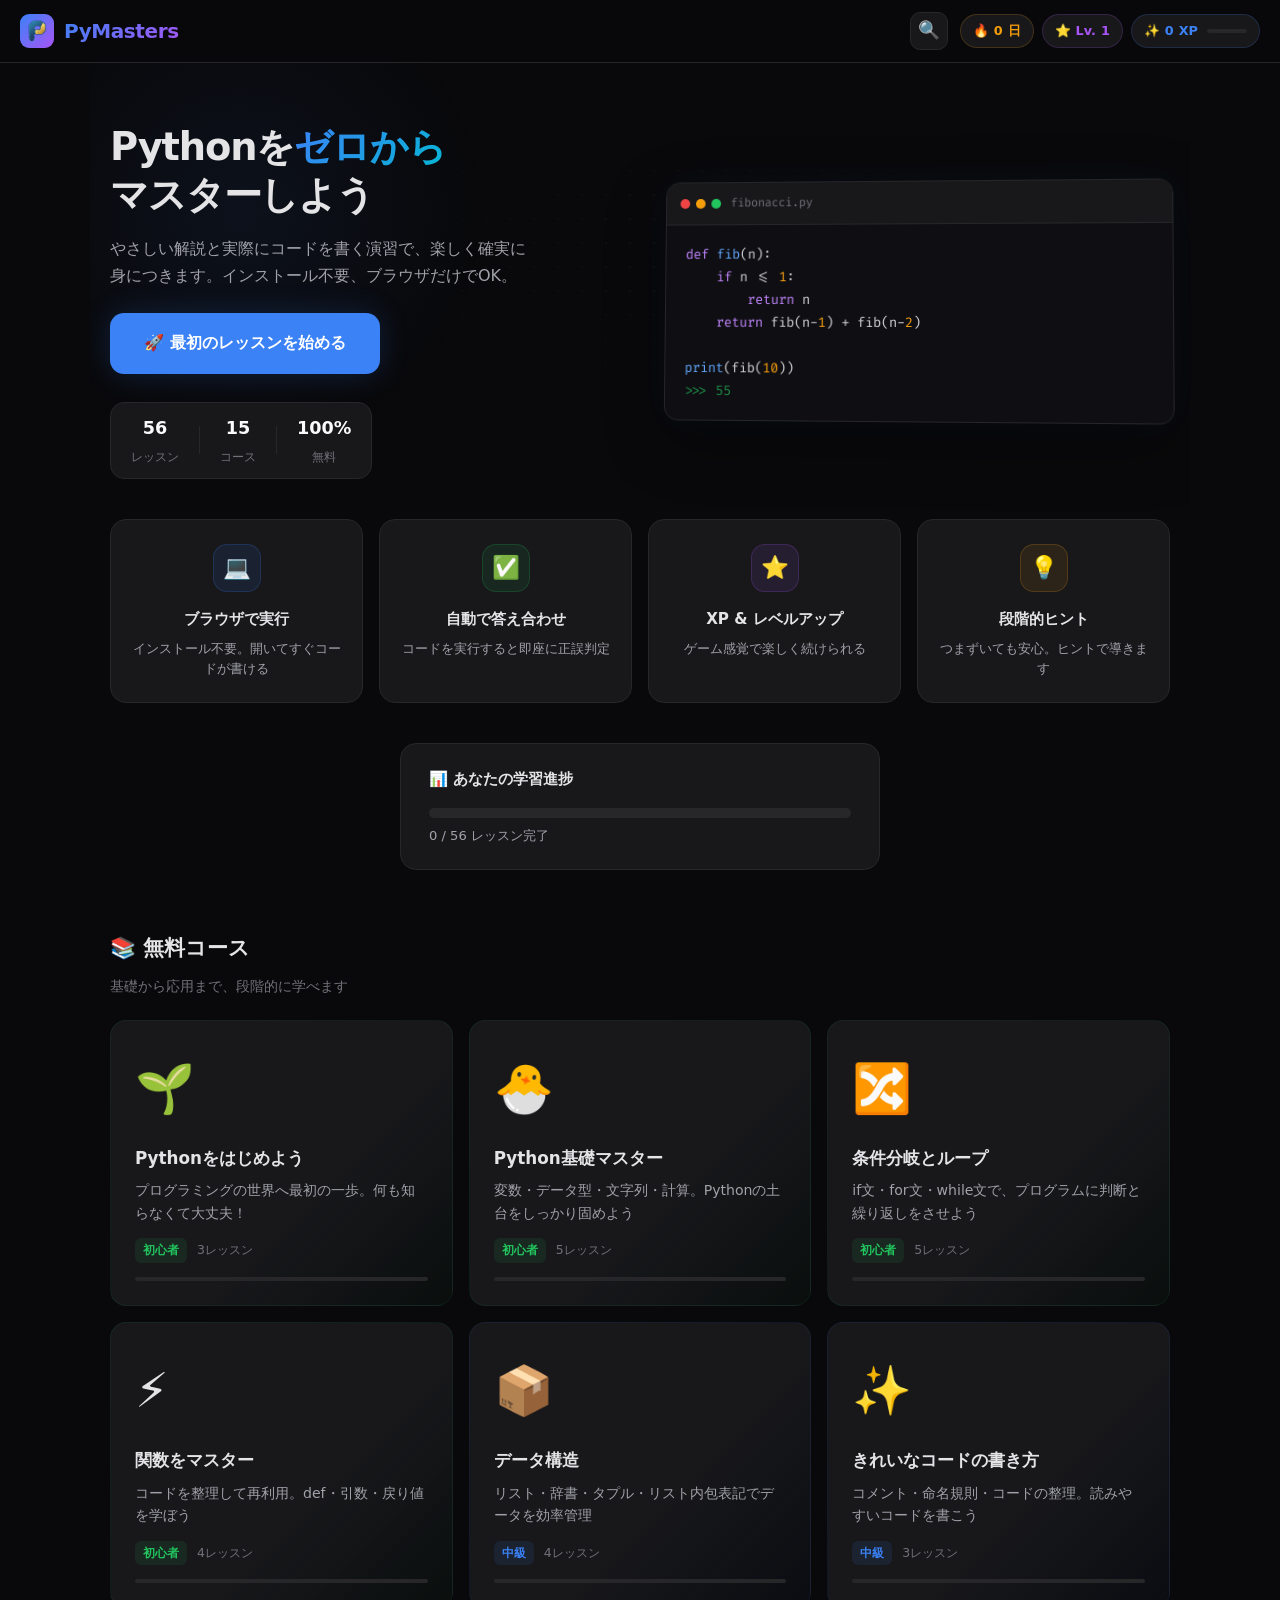
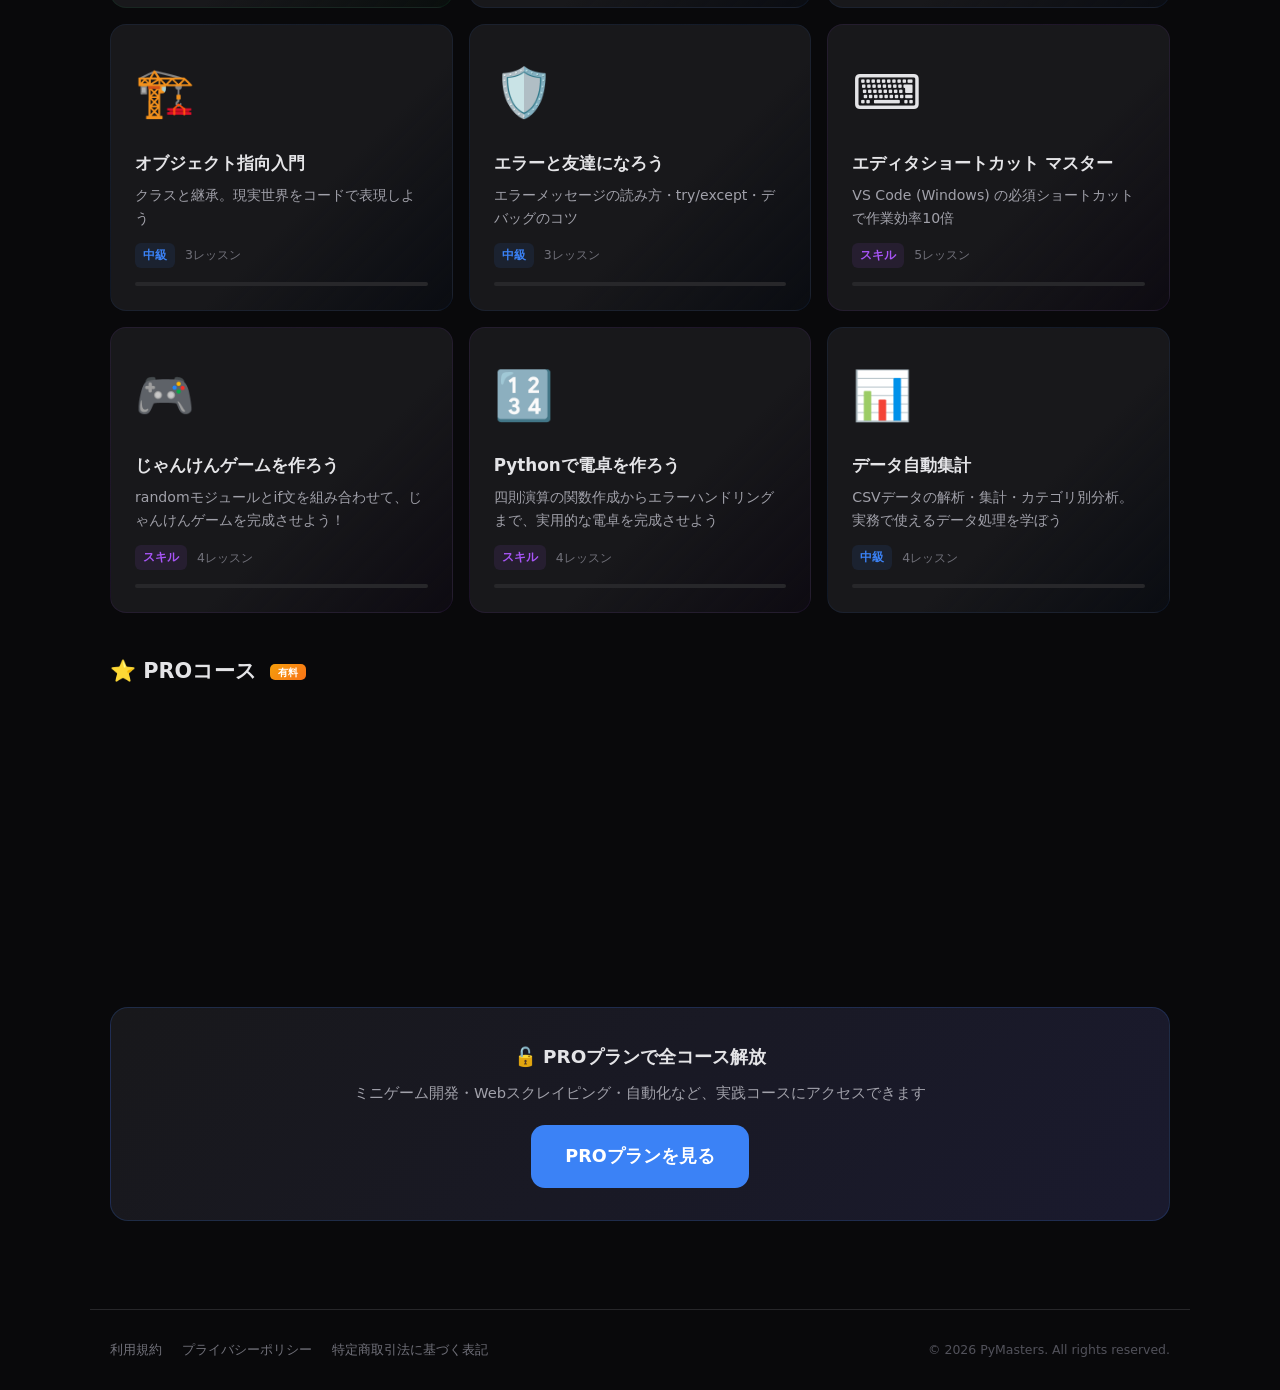
==== commit ffdb8ae9: "fix: transparent favicon icons" ====
--- a/index.html
+++ b/index.html
@@ -90,40 +90,85 @@
 <!-- ===== HOME PAGE ===== -->
 <div class="pg on" id="pg-home">
   <div class="hero">
-    <h2>Pythonを<em>ゼロから</em>マスターしよう</h2>
-    <p>やさしい解説と実際にコードを書く演習で、楽しく確実に身につきます。<br>インストール不要、ブラウザだけでOK。</p>
-    <div class="hero-feats">
-      <div class="hf"><div class="dot dot-b"></div>ブラウザでコード実行</div>
-      <div class="hf"><div class="dot dot-g"></div>自動で答え合わせ</div>
-      <div class="hf"><div class="dot dot-p"></div>XP & レベルアップ</div>
-      <div class="hf"><div class="dot dot-a"></div>段階的ヒント付き</div>
-    </div>
+    <div class="hero-bg-glow"></div>
+    <div class="hero-grid-bg"></div>
+    <div class="hero-inner">
+      <div class="hero-text">
+        <h2>Pythonを<em>ゼロから</em><br>マスターしよう</h2>
+        <p>やさしい解説と実際にコードを書く演習で、楽しく確実に身につきます。インストール不要、ブラウザだけでOK。</p>
+        <button class="btn btn-p btn-l hero-cta-btn" id="heroCTA" onclick="heroCTAClick()">🚀 学習を始める</button>
+        <div class="hero-stats">
+          <div class="hero-stat"><span class="hero-stat-num">56</span><span class="hero-stat-label">レッスン</span></div>
+          <div class="hero-stat-sep"></div>
+          <div class="hero-stat"><span class="hero-stat-num">15</span><span class="hero-stat-label">コース</span></div>
+          <div class="hero-stat-sep"></div>
+          <div class="hero-stat"><span class="hero-stat-num">100%</span><span class="hero-stat-label">無料</span></div>
+        </div>
+      </div>
+      <div class="hero-visual">
+        <div class="code-mockup">
+          <div class="code-titlebar">
+            <div class="code-dots"><span class="cd-r"></span><span class="cd-y"></span><span class="cd-g"></span></div>
+            <span class="code-filename">fibonacci.py</span>
+          </div>
+          <pre class="code-body"><span class="code-kw">def</span> <span class="code-fn">fib</span>(n):
+    <span class="code-kw">if</span> n <= <span class="code-num">1</span>:
+        <span class="code-kw">return</span> n
+    <span class="code-kw">return</span> fib(n-<span class="code-num">1</span>) + fib(n-<span class="code-num">2</span>)
+
+<span class="code-fn">print</span>(fib(<span class="code-num">10</span>))
+<span class="code-out">&gt;&gt;&gt; 55</span></pre>
+        </div>
+      </div>
+    </div>
+  </div>
+
+  <!-- Features Section -->
+  <div class="features-sec">
+    <div class="feature-card">
+      <div class="feature-icon fi-blue">💻</div>
+      <h4>ブラウザで実行</h4>
+      <p>インストール不要。開いてすぐコードが書ける</p>
+    </div>
+    <div class="feature-card">
+      <div class="feature-icon fi-green">✅</div>
+      <h4>自動で答え合わせ</h4>
+      <p>コードを実行すると即座に正誤判定</p>
+    </div>
+    <div class="feature-card">
+      <div class="feature-icon fi-purple">⭐</div>
+      <h4>XP & レベルアップ</h4>
+      <p>ゲーム感覚で楽しく続けられる</p>
+    </div>
+    <div class="feature-card">
+      <div class="feature-icon fi-amber">💡</div>
+      <h4>段階的ヒント</h4>
+      <p>つまずいても安心。ヒントで導きます</p>
+    </div>
+  </div>
+
+  <!-- Progress Card -->
+  <div class="progress-section">
     <div class="progress-card">
       <h3>📊 あなたの学習進捗</h3>
       <div class="pbar"><div class="pbar-f" id="oP" style="width:0%"></div></div>
       <div class="ptxt" id="oPT">0 / 0 レッスン完了</div>
     </div>
     <div class="next-recommend" id="nextRecommend" style="display:none"></div>
-    <button class="btn btn-p btn-l" id="heroCTA" onclick="heroCTAClick()">🚀 学習を始める</button>
   </div>
 
   <div class="ad-slot" style="display:none"><p>広告エリア（AdSense配置位置）</p></div>
 
   <div class="courses-sec" id="csec">
     <h3>📚 無料コース</h3>
+    <p class="courses-subtitle">基礎から応用まで、段階的に学べます</p>
     <div class="course-grid" id="cg"></div>
 
     <h3 style="margin-top:40px">⭐ PROコース <span class="pro-label">有料</span></h3>
     <div class="course-grid" id="cg-pro"></div>
     <div class="premium-banner">
-      <div class="promo-badge">期間限定キャンペーン中</div>
       <h4>🔓 PROプランで全コース解放</h4>
       <p>ミニゲーム開発・Webスクレイピング・自動化など、実践コースにアクセスできます</p>
-      <div class="promo-code-box">
-        <span class="promo-label">割引コード</span>
-        <span class="promo-code">PYTHON0</span>
-        <span class="promo-desc">→ 無料で解放！</span>
-      </div>
       <button class="btn btn-p btn-l" onclick="openGumroad()">PROプランを見る</button>
     </div>
   </div>
@@ -209,7 +254,7 @@
   <div class="legal-page">
     <div class="back-link" onclick="nav('home')">← トップに戻る</div>
     <h2>利用規約</h2>
-    <p>最終更新日: 2026年2月</p>
+    <p>最終更新日: 2025年1月</p>
     <h3>第1条（適用）</h3><p>本規約は、PyMasters（以下「本サービス」）の利用条件を定めるものです。ユーザーは本規約に同意の上、本サービスを利用するものとします。</p>
     <h3>第2条（サービス内容）</h3><p>本サービスは、プログラミング学習のための教育コンテンツを提供するWebサービスです。コンテンツは無料プランと有料プラン（PROプラン）があります。</p>
     <h3>第3条（禁止事項）</h3><ul><li>本サービスのコンテンツの無断転載・複製・販売</li><li>サービスの逆コンパイル・リバースエンジニアリング</li><li>不正アクセスやサーバーへの過度な負荷</li><li>他のユーザーへの迷惑行為</li></ul>
@@ -223,7 +268,7 @@
   <div class="legal-page">
     <div class="back-link" onclick="nav('home')">← トップに戻る</div>
     <h2>プライバシーポリシー</h2>
-    <p>最終更新日: 2026年2月</p>
+    <p>最終更新日: 2025年1月</p>
     <h3>1. 収集する情報</h3><ul><li><strong>学習進捗データ</strong>: ブラウザのlocalStorageに保存（サーバー送信なし）</li><li><strong>アクセス解析</strong>: Google Analytics等で匿名情報を収集する場合があります</li><li><strong>広告</strong>: Google AdSenseがCookieを使用します</li></ul>
     <h3>2. 利用目的</h3><ul><li>サービスの改善・運営</li><li>広告の配信・最適化</li></ul>
     <h3>3. 第三者提供</h3><p>個人を特定できる情報を第三者に提供することはありません。</p>
@@ -234,7 +279,6 @@
   <div class="legal-page">
     <div class="back-link" onclick="nav('home')">← トップに戻る</div>
     <h2>特定商取引法に基づく表記</h2>
-    <p>最終更新日: 2026年2月</p>
     <table class="law-table">
       <tr><td class="law-th">販売業者</td><td>坂本 大就</td></tr>
       <tr><td class="law-th">運営責任者</td><td>坂本 大就</td></tr>
@@ -291,11 +335,6 @@
       <div class="premium-cta">
         <h3>🔒 この先はPROプラン限定</h3>
         <p>全ての応用コースにアクセスできます</p>
-        <div class="promo-code-box promo-code-box-sm">
-          <span class="promo-label">コード</span>
-          <span class="promo-code">PYTHON0</span>
-          <span class="promo-desc">→ 無料！</span>
-        </div>
         <button class="btn btn-p btn-l" onclick="openGumroad();closePremium()">PROプランを見る</button>
         <button class="btn btn-o" onclick="closePremium()" style="margin-top:8px">閉じる</button>
       </div>
--- a/style.css
+++ b/style.css
@@ -155,13 +155,32 @@
 
 /* ── 5. HOME ─────────────────────────────────────────────── */
 .hero{
-  text-align:center;
-  padding:48px 20px 36px;
-  max-width:800px;margin:0 auto;
-}
+  position:relative;
+  padding:60px 20px 40px;
+  max-width:1100px;margin:0 auto;
+  overflow:hidden;
+}
+.hero-bg-glow{
+  position:absolute;top:-100px;left:-100px;width:500px;height:500px;
+  background:radial-gradient(circle,#3b82f612,transparent 70%);
+  pointer-events:none;z-index:0;
+}
+.hero-grid-bg{
+  position:absolute;inset:0;
+  background-image:radial-gradient(#ffffff06 1px,transparent 1px);
+  background-size:24px 24px;
+  pointer-events:none;z-index:0;
+  mask-image:radial-gradient(ellipse 60% 60% at 50% 40%,black 20%,transparent 70%);
+  -webkit-mask-image:radial-gradient(ellipse 60% 60% at 50% 40%,black 20%,transparent 70%);
+}
+.hero-inner{
+  display:grid;grid-template-columns:1fr 1fr;gap:40px;align-items:center;
+  position:relative;z-index:1;
+}
+.hero-text{text-align:left}
 .hero h2{
-  font-size:2rem;font-weight:800;line-height:1.3;
-  margin-bottom:12px;
+  font-size:2.4rem;font-weight:800;line-height:1.25;
+  margin-bottom:16px;letter-spacing:-.03em;
 }
 .hero em{
   font-style:normal;
@@ -170,24 +189,96 @@
   background-clip:text;
 }
 .hero p{
-  color:#a1a1aa;font-size:1.05rem;max-width:640px;margin:0 auto 24px;
-  line-height:1.7;
-}
-
-/* hero features */
-.hero-feats{
-  display:flex;flex-wrap:wrap;justify-content:center;gap:12px 20px;
+  color:#a1a1aa;font-size:1rem;margin-bottom:24px;
+  line-height:1.7;max-width:420px;
+}
+.hero-cta-btn{
   margin-bottom:28px;
-}
-.hf{
-  display:flex;align-items:center;gap:8px;
-  font-size:.88rem;color:#a1a1aa;
-}
-.dot{width:8px;height:8px;border-radius:50%;flex-shrink:0}
-.dot-b{background:#3b82f6}
-.dot-g{background:#22c55e}
-.dot-p{background:#a855f7}
-.dot-a{background:#f59e0b}
+  padding:14px 32px !important;font-size:1rem !important;
+  box-shadow:0 0 30px #3b82f630;
+}
+.hero-cta-btn:hover{box-shadow:0 0 40px #3b82f650}
+
+/* Hero Stats */
+.hero-stats{
+  display:inline-flex;align-items:center;gap:0;
+  background:#18181b;border:1px solid #27272a;border-radius:14px;
+  padding:10px 0;
+}
+.hero-stat{
+  display:flex;flex-direction:column;align-items:center;padding:0 20px;
+}
+.hero-stat-num{font-size:1.1rem;font-weight:800;color:#fafafa}
+.hero-stat-label{font-size:.72rem;color:#71717a;margin-top:2px}
+.hero-stat-sep{width:1px;height:28px;background:#27272a}
+
+/* Code Mockup */
+.hero-visual{perspective:1000px}
+.code-mockup{
+  background:#0f0f13;border:1px solid #27272a;border-radius:14px;
+  overflow:hidden;
+  transform:rotateY(-4deg) rotateX(2deg);
+  transition:transform .4s ease;
+  box-shadow:0 20px 60px #00000060,0 0 40px #3b82f610;
+}
+.code-mockup:hover{transform:rotateY(0) rotateX(0)}
+.code-titlebar{
+  display:flex;align-items:center;gap:10px;
+  padding:10px 14px;background:#18181b;border-bottom:1px solid #27272a;
+}
+.code-dots{display:flex;gap:6px}
+.cd-r,.cd-y,.cd-g{width:10px;height:10px;border-radius:50%}
+.cd-r{background:#ef4444}
+.cd-y{background:#f59e0b}
+.cd-g{background:#22c55e}
+.code-filename{font-size:.75rem;color:#71717a;font-family:'Fira Code',monospace}
+.code-body{
+  padding:18px 20px;margin:0;font-family:'Fira Code',monospace;
+  font-size:.85rem;line-height:1.7;color:#d4d4d8;
+  white-space:pre;overflow-x:auto;
+}
+.code-kw{color:#c084fc}
+.code-fn{color:#60a5fa}
+.code-num{color:#f59e0b}
+.code-str{color:#34d399}
+.code-out{color:#22c55e;opacity:.7}
+
+/* Features Section */
+.features-sec{
+  display:grid;grid-template-columns:repeat(4,1fr);gap:16px;
+  max-width:1100px;margin:0 auto;padding:0 20px 40px;
+}
+.feature-card{
+  background:#18181b;border:1px solid #27272a;border-radius:16px;
+  padding:24px 20px;text-align:center;
+  transition:all .3s ease;
+}
+.feature-card:hover{
+  border-color:#3b82f640;
+  box-shadow:0 8px 30px #3b82f612;
+  transform:translateY(-3px);
+}
+.feature-icon{
+  width:48px;height:48px;border-radius:14px;
+  display:flex;align-items:center;justify-content:center;
+  font-size:1.4rem;margin:0 auto 14px;
+}
+.fi-blue{background:#3b82f618;border:1px solid #3b82f630}
+.fi-green{background:#22c55e18;border:1px solid #22c55e30}
+.fi-purple{background:#a855f718;border:1px solid #a855f730}
+.fi-amber{background:#f59e0b18;border:1px solid #f59e0b30}
+.feature-card h4{font-size:.95rem;font-weight:700;margin-bottom:6px}
+.feature-card p{font-size:.82rem;color:#a1a1aa;line-height:1.5}
+
+/* Progress Section */
+.progress-section{
+  max-width:1100px;margin:0 auto;padding:0 20px 32px;
+}
+
+/* hero features (legacy - hidden) */
+.hero-feats{display:none}
+.hf{display:none}
+.dot{display:none}
 
 /* next recommend card */
 .next-recommend{
@@ -225,7 +316,10 @@
   max-width:1100px;margin:0 auto;padding:0 20px 48px;
 }
 .courses-sec h3{
-  font-size:1.3rem;font-weight:700;margin-bottom:16px;
+  font-size:1.3rem;font-weight:700;margin-bottom:6px;
+}
+.courses-subtitle{
+  color:#71717a;font-size:.9rem;margin-bottom:20px;
 }
 .pro-label{
   background:linear-gradient(135deg,#f59e0b,#f97316);
@@ -317,31 +411,7 @@
   background:linear-gradient(135deg,#18181b,#1a1a2e);
   border:1px solid #3b82f630;border-radius:18px;
   padding:32px;text-align:center;
-  position:relative;overflow:hidden;
-}
-.premium-banner::before{
-  content:'';position:absolute;top:-50%;right:-30%;width:300px;height:300px;
-  background:radial-gradient(circle,#3b82f610,transparent 70%);pointer-events:none;
-}
-.promo-badge{
-  display:inline-block;background:linear-gradient(135deg,#f59e0b,#ef4444);
-  color:#fff;font-size:.75rem;font-weight:700;padding:4px 14px;border-radius:20px;
-  margin-bottom:14px;letter-spacing:.5px;animation:promoPulse 2s ease-in-out infinite;
-}
-@keyframes promoPulse{0%,100%{opacity:1;transform:scale(1)}50%{opacity:.85;transform:scale(1.03)}}
-.promo-code-box{
-  display:inline-flex;align-items:center;gap:8px;
-  background:#1e1e2e;border:1px dashed #3b82f680;border-radius:12px;
-  padding:10px 18px;margin:16px 0;
-}
-.promo-code-box-sm{margin:10px 0;padding:8px 14px}
-.promo-label{color:#a1a1aa;font-size:.8rem}
-.promo-code{
-  font-family:monospace;font-size:1.1rem;font-weight:800;
-  color:#60a5fa;background:#3b82f618;padding:3px 10px;border-radius:6px;
-  letter-spacing:1px;
-}
-.promo-desc{color:#22c55e;font-size:.85rem;font-weight:600}
+}
 .premium-banner h4{font-size:1.15rem;font-weight:800;margin-bottom:8px}
 .premium-banner p{color:#a1a1aa;font-size:.92rem;margin-bottom:20px;line-height:1.6}
 
@@ -1078,9 +1148,22 @@
   .badge{padding:3px 8px;font-size:.72rem}
 
   .hero{padding:32px 16px 24px}
-  .hero h2{font-size:1.45rem}
-  .hero p{font-size:.92rem}
-  .hero-feats{gap:8px 14px}
+  .hero-inner{grid-template-columns:1fr;gap:24px}
+  .hero-text{text-align:center}
+  .hero h2{font-size:1.6rem}
+  .hero p{font-size:.92rem;max-width:none;margin-left:auto;margin-right:auto}
+  .hero-stats{margin:0 auto}
+  .hero-cta-btn{margin:0 auto 20px;display:block;width:fit-content}
+  .hero-visual{display:flex;justify-content:center}
+  .code-mockup{transform:none;max-width:340px;width:100%}
+  .code-mockup:hover{transform:none}
+  .code-body{font-size:.75rem}
+  .features-sec{grid-template-columns:1fr 1fr;gap:10px;padding:0 14px 28px}
+  .feature-card{padding:18px 14px}
+  .feature-icon{width:40px;height:40px;font-size:1.1rem;margin-bottom:10px}
+  .feature-card h4{font-size:.85rem}
+  .feature-card p{font-size:.75rem}
+  .progress-section{padding:0 14px 24px}
 
   .progress-card{padding:18px}
 
@@ -1152,6 +1235,9 @@
 /* very small screens */
 @media(max-width:380px){
   .hero h2{font-size:1.25rem}
+  .hero-stats{flex-wrap:wrap;gap:0;padding:8px 0}
+  .hero-stat{padding:0 14px}
+  .features-sec{grid-template-columns:1fr;gap:8px}
   .badge{padding:2px 6px;font-size:.68rem}
   .editor-status{flex-wrap:wrap;gap:8px}
 }
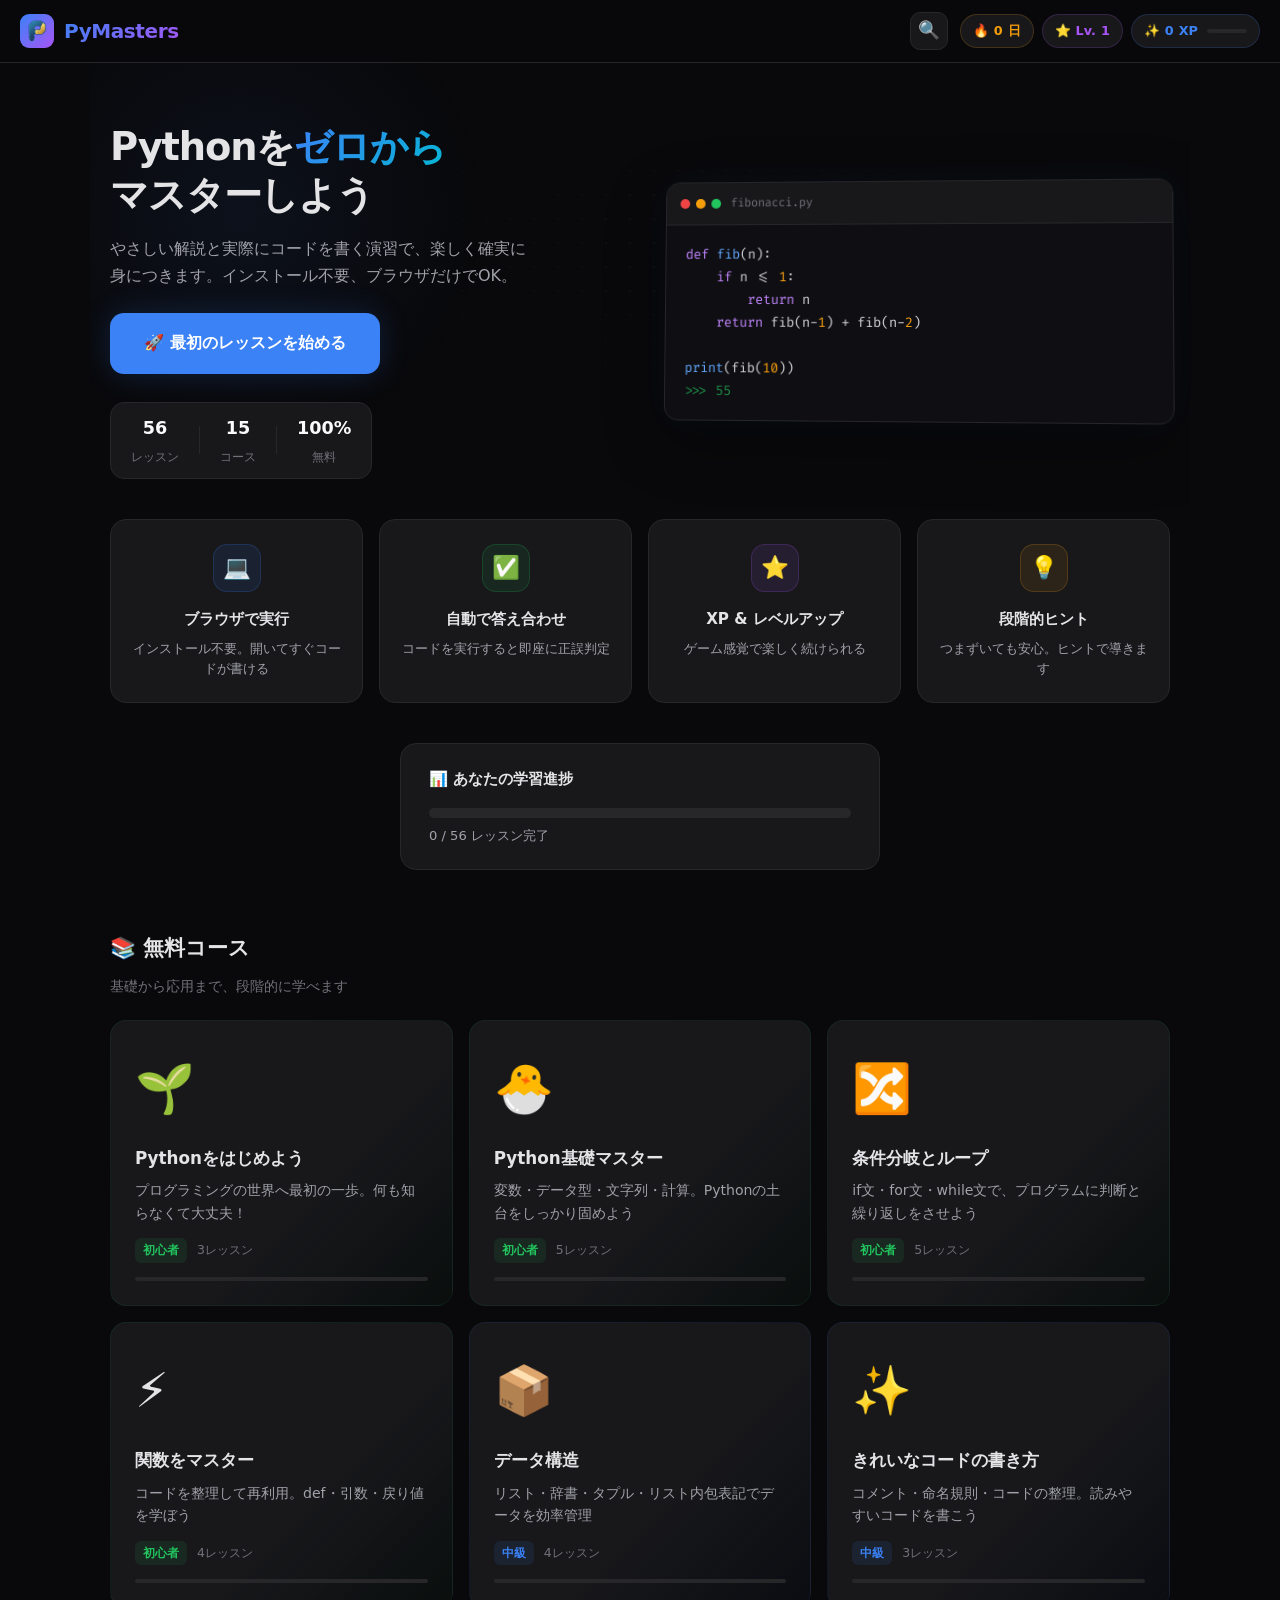
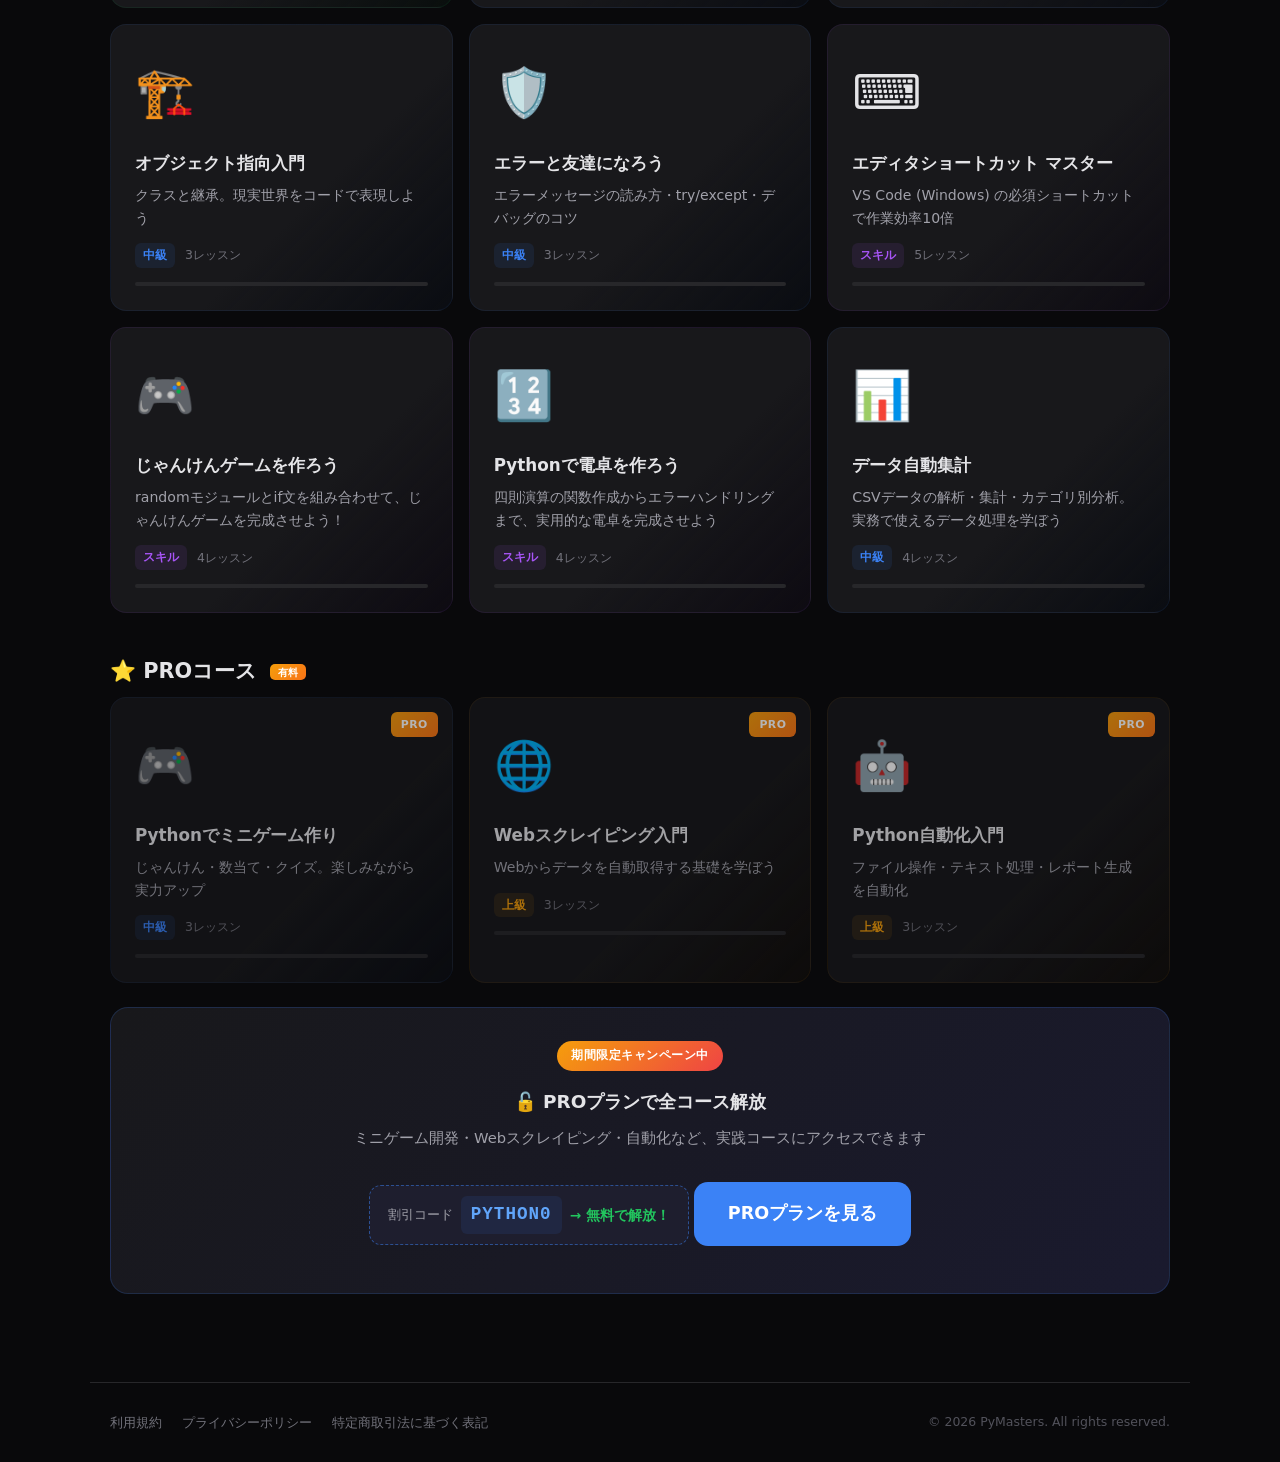
==== commit 719213e0: "fix: transparent favicon icons" ====
--- a/index.html
+++ b/index.html
@@ -167,8 +167,14 @@
     <h3 style="margin-top:40px">⭐ PROコース <span class="pro-label">有料</span></h3>
     <div class="course-grid" id="cg-pro"></div>
     <div class="premium-banner">
+      <div class="promo-badge">期間限定キャンペーン中</div>
       <h4>🔓 PROプランで全コース解放</h4>
       <p>ミニゲーム開発・Webスクレイピング・自動化など、実践コースにアクセスできます</p>
+      <div class="promo-code-box">
+        <span class="promo-label">割引コード</span>
+        <span class="promo-code">PYTHON0</span>
+        <span class="promo-desc">→ 無料で解放！</span>
+      </div>
       <button class="btn btn-p btn-l" onclick="openGumroad()">PROプランを見る</button>
     </div>
   </div>
@@ -254,7 +260,7 @@
   <div class="legal-page">
     <div class="back-link" onclick="nav('home')">← トップに戻る</div>
     <h2>利用規約</h2>
-    <p>最終更新日: 2025年1月</p>
+    <p>最終更新日: 2026年2月</p>
     <h3>第1条（適用）</h3><p>本規約は、PyMasters（以下「本サービス」）の利用条件を定めるものです。ユーザーは本規約に同意の上、本サービスを利用するものとします。</p>
     <h3>第2条（サービス内容）</h3><p>本サービスは、プログラミング学習のための教育コンテンツを提供するWebサービスです。コンテンツは無料プランと有料プラン（PROプラン）があります。</p>
     <h3>第3条（禁止事項）</h3><ul><li>本サービスのコンテンツの無断転載・複製・販売</li><li>サービスの逆コンパイル・リバースエンジニアリング</li><li>不正アクセスやサーバーへの過度な負荷</li><li>他のユーザーへの迷惑行為</li></ul>
@@ -268,7 +274,7 @@
   <div class="legal-page">
     <div class="back-link" onclick="nav('home')">← トップに戻る</div>
     <h2>プライバシーポリシー</h2>
-    <p>最終更新日: 2025年1月</p>
+    <p>最終更新日: 2026年2月</p>
     <h3>1. 収集する情報</h3><ul><li><strong>学習進捗データ</strong>: ブラウザのlocalStorageに保存（サーバー送信なし）</li><li><strong>アクセス解析</strong>: Google Analytics等で匿名情報を収集する場合があります</li><li><strong>広告</strong>: Google AdSenseがCookieを使用します</li></ul>
     <h3>2. 利用目的</h3><ul><li>サービスの改善・運営</li><li>広告の配信・最適化</li></ul>
     <h3>3. 第三者提供</h3><p>個人を特定できる情報を第三者に提供することはありません。</p>
@@ -279,6 +285,7 @@
   <div class="legal-page">
     <div class="back-link" onclick="nav('home')">← トップに戻る</div>
     <h2>特定商取引法に基づく表記</h2>
+    <p>最終更新日: 2026年2月</p>
     <table class="law-table">
       <tr><td class="law-th">販売業者</td><td>坂本 大就</td></tr>
       <tr><td class="law-th">運営責任者</td><td>坂本 大就</td></tr>
@@ -335,6 +342,11 @@
       <div class="premium-cta">
         <h3>🔒 この先はPROプラン限定</h3>
         <p>全ての応用コースにアクセスできます</p>
+        <div class="promo-code-box promo-code-box-sm">
+          <span class="promo-label">コード</span>
+          <span class="promo-code">PYTHON0</span>
+          <span class="promo-desc">→ 無料！</span>
+        </div>
         <button class="btn btn-p btn-l" onclick="openGumroad();closePremium()">PROプランを見る</button>
         <button class="btn btn-o" onclick="closePremium()" style="margin-top:8px">閉じる</button>
       </div>
--- a/style.css
+++ b/style.css
@@ -411,7 +411,31 @@
   background:linear-gradient(135deg,#18181b,#1a1a2e);
   border:1px solid #3b82f630;border-radius:18px;
   padding:32px;text-align:center;
-}
+  position:relative;overflow:hidden;
+}
+.premium-banner::before{
+  content:'';position:absolute;top:-50%;right:-30%;width:300px;height:300px;
+  background:radial-gradient(circle,#3b82f610,transparent 70%);pointer-events:none;
+}
+.promo-badge{
+  display:inline-block;background:linear-gradient(135deg,#f59e0b,#ef4444);
+  color:#fff;font-size:.75rem;font-weight:700;padding:4px 14px;border-radius:20px;
+  margin-bottom:14px;letter-spacing:.5px;animation:promoPulse 2s ease-in-out infinite;
+}
+@keyframes promoPulse{0%,100%{opacity:1;transform:scale(1)}50%{opacity:.85;transform:scale(1.03)}}
+.promo-code-box{
+  display:inline-flex;align-items:center;gap:8px;
+  background:#1e1e2e;border:1px dashed #3b82f680;border-radius:12px;
+  padding:10px 18px;margin:16px 0;
+}
+.promo-code-box-sm{margin:10px 0;padding:8px 14px}
+.promo-label{color:#a1a1aa;font-size:.8rem}
+.promo-code{
+  font-family:monospace;font-size:1.1rem;font-weight:800;
+  color:#60a5fa;background:#3b82f618;padding:3px 10px;border-radius:6px;
+  letter-spacing:1px;
+}
+.promo-desc{color:#22c55e;font-size:.85rem;font-weight:600}
 .premium-banner h4{font-size:1.15rem;font-weight:800;margin-bottom:8px}
 .premium-banner p{color:#a1a1aa;font-size:.92rem;margin-bottom:20px;line-height:1.6}
 
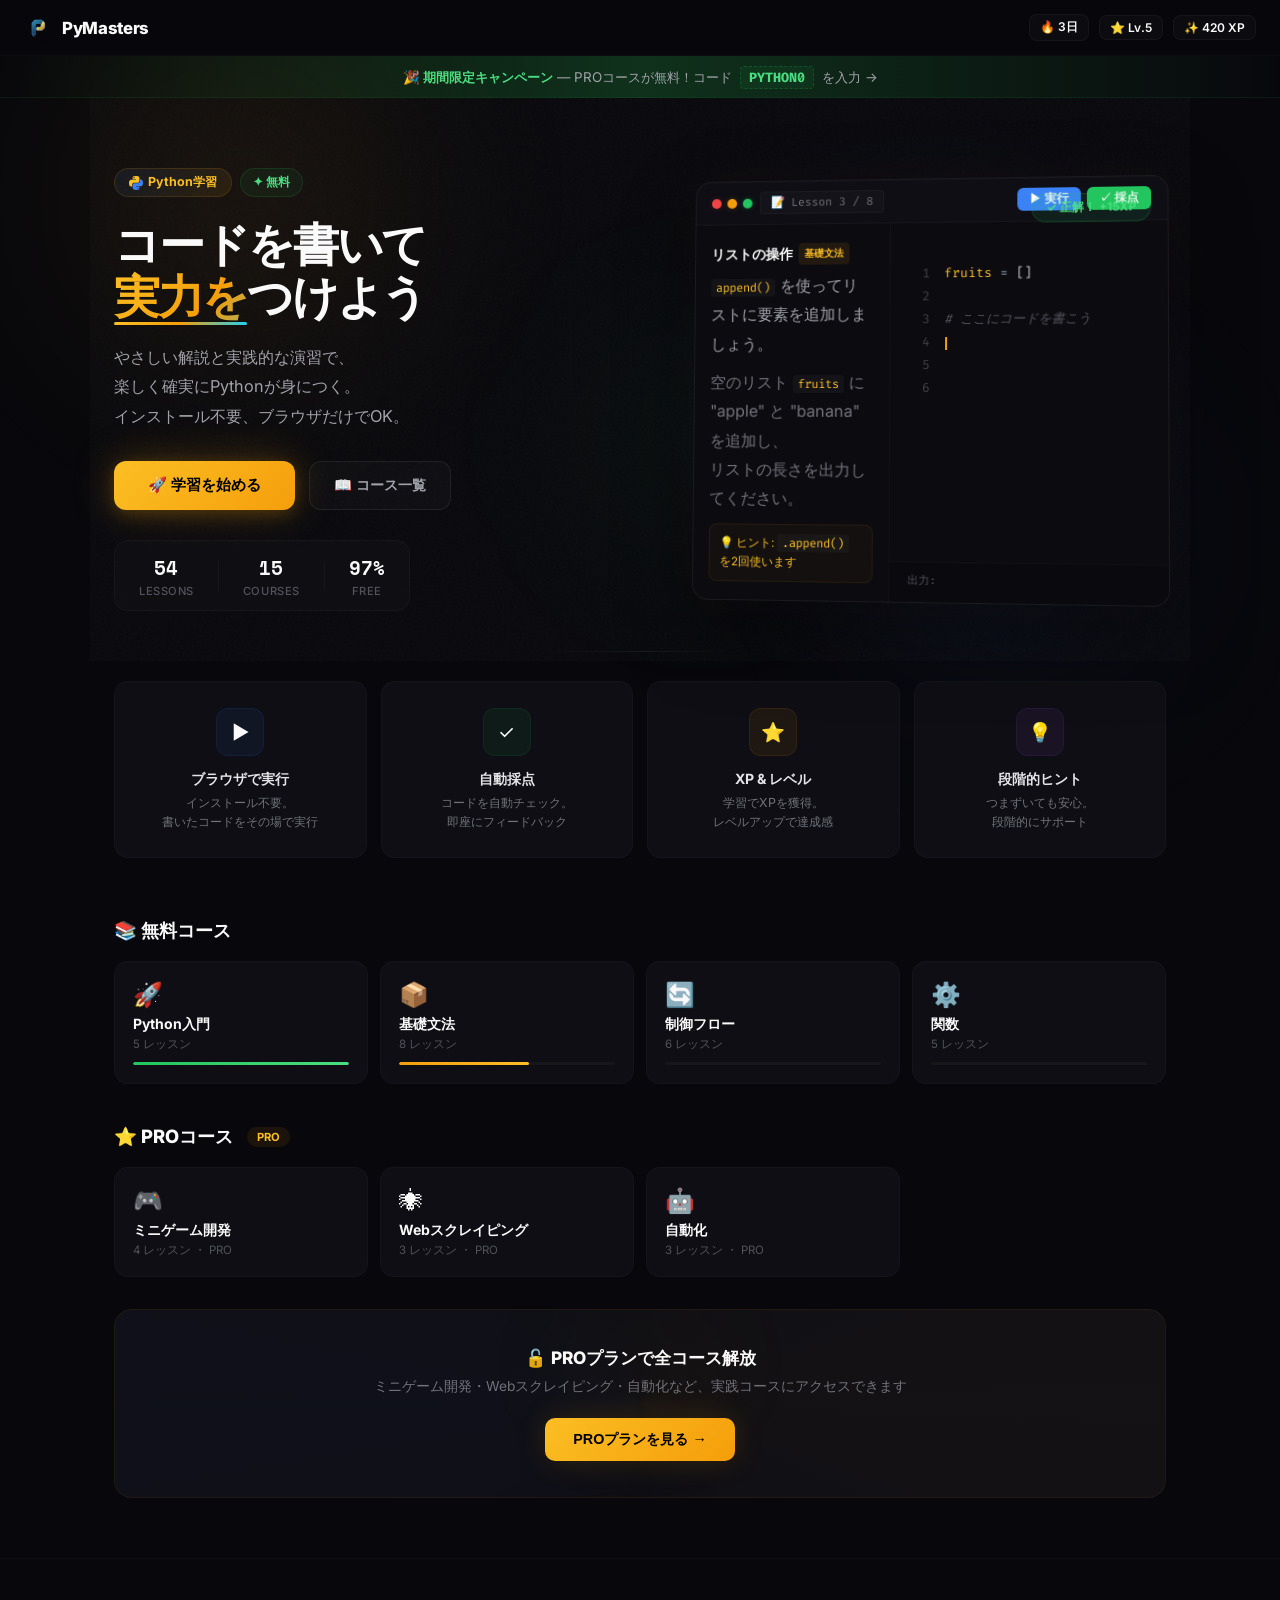
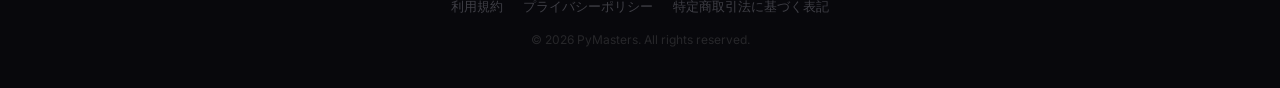
==== commit 4da713c8: "fix: transparent favicon icons" ====
--- a/index.html
+++ b/index.html
@@ -2,360 +2,878 @@
 <html lang="ja">
 <head>
 <meta charset="UTF-8">
-<link rel="icon" type="image/x-icon" href="favicon.ico">
-<link rel="icon" type="image/png" sizes="32x32" href="favicon-32x32.png">
-<link rel="icon" type="image/png" sizes="16x16" href="favicon-16x16.png">
-<link rel="apple-touch-icon" sizes="180x180" href="apple-touch-icon.png">
 <meta name="viewport" content="width=device-width, initial-scale=1.0">
-<title>PyMasters - Python学習プラットフォーム | 無料でPythonをマスター</title>
-<meta name="description" content="ブラウザだけでPythonを学べる無料プログラミング学習サイト。コード実行・自動採点・XPシステム搭載。初心者から上級者まで。">
-<meta name="keywords" content="Python,プログラミング,学習,無料,初心者,コーディング,プログラミング教育">
-<meta property="og:title" content="PyMasters - Python学習プラットフォーム">
-<meta property="og:description" content="ブラウザだけでPythonを学べる無料プログラミング学習サイト">
-<meta property="og:type" content="website">
-<meta property="og:image" content="https://pymasters.dev/ogp.png">
-<meta property="og:image:width" content="1200">
-<meta property="og:image:height" content="630">
-<meta name="twitter:card" content="summary_large_image">
-<meta name="twitter:title" content="PyMasters - Python学習プラットフォーム">
-<meta name="twitter:description" content="ブラウザだけでPythonを学べる無料プログラミング学習サイト">
-<meta name="twitter:image" content="https://pymasters.dev/ogp.png">
-<!-- Google tag (gtag.js) -->
-<script async src="https://www.googletagmanager.com/gtag/js?id=G-TF5LHTEM7G"></script>
-<script>
-  window.dataLayer = window.dataLayer || [];
-  function gtag(){dataLayer.push(arguments);}
-  gtag('js', new Date());
-  gtag('config', 'G-TF5LHTEM7G');
-</script>
-<!-- Google AdSense: 自分のIDに置き換えてください -->
-<!-- <script async src="https://pagead2.googlesyndication.com/pagead/js/adsbygoogle.js?client=ca-pub-XXXXXXXXXXXXXXXX" crossorigin="anonymous"></script> -->
-<!-- Pyodide: lazy loaded when entering lesson page -->
-<!-- Google Fonts: Fira Code for editor -->
+<title>PyMasters - Premium Mockup v2</title>
 <link rel="preconnect" href="https://fonts.googleapis.com">
 <link rel="preconnect" href="https://fonts.gstatic.com" crossorigin>
-<link href="https://fonts.googleapis.com/css2?family=Fira+Code:wght@400;600&display=swap" rel="stylesheet">
-<link rel="stylesheet" href="style.css">
+<link href="https://fonts.googleapis.com/css2?family=Fira+Code:wght@400;600&family=Inter:wght@400;500;600;700;800;900&family=Space+Mono:wght@400;700&display=swap" rel="stylesheet">
+<style>
+/* ── RESET & BASE ── */
+*{margin:0;padding:0;box-sizing:border-box}
+html{scroll-behavior:smooth}
+body{
+  font-family:'Inter',sans-serif;
+  background:#08080c;color:#fafafa;
+  overflow-x:hidden;
+  -webkit-font-smoothing:antialiased;
+}
+
+/* ── HEADER ── */
+.hdr{
+  position:sticky;top:0;z-index:100;
+  display:flex;align-items:center;justify-content:space-between;
+  padding:0 24px;height:56px;
+  background:#08080cdd;
+  backdrop-filter:blur(20px);-webkit-backdrop-filter:blur(20px);
+  border-bottom:1px solid #ffffff06;
+}
+.logo{display:flex;align-items:center;gap:10px;cursor:pointer}
+.logo-icon{width:28px;height:28px;border-radius:6px}
+.logo h1{font-size:1.05rem;font-weight:800;letter-spacing:-.02em}
+.hdr-right{display:flex;align-items:center;gap:10px}
+.badge{
+  display:inline-flex;align-items:center;gap:4px;
+  padding:4px 10px;border-radius:8px;font-size:.75rem;font-weight:600;
+  background:#ffffff06;border:1px solid #ffffff0a;
+}
+
+/* ── PROMO STRIP ── */
+.promo-strip{
+  background:linear-gradient(90deg,#08080c,#0f2e1a,#08080c);
+  border-bottom:1px solid #22c55e18;
+  padding:10px 24px;
+  text-align:center;
+  position:relative;overflow:hidden;
+}
+.promo-strip::before{
+  content:'';position:absolute;inset:0;
+  background:linear-gradient(90deg,transparent 0%,#22c55e06 50%,transparent 100%);
+}
+.promo-strip-text{
+  font-size:.84rem;color:#a1a1aa;position:relative;
+}
+.promo-strip-text strong{color:#4ade80;font-weight:700}
+.promo-code-inline{
+  font-family:'Fira Code',monospace;font-weight:700;color:#4ade80;
+  background:#22c55e12;padding:2px 8px;border-radius:4px;
+  border:1px dashed #22c55e35;margin:0 4px;
+}
+
+/* ── HERO ── */
+.hero{
+  position:relative;
+  padding:70px 24px 50px;
+  max-width:1100px;margin:0 auto;
+}
+
+/* Background: Mesh gradient blobs */
+.hero-blob{position:absolute;border-radius:50%;pointer-events:none;filter:blur(80px)}
+.hero-blob-1{
+  width:500px;height:500px;top:-150px;left:-100px;
+  background:radial-gradient(circle,#f59e0b18,transparent 70%);
+  animation:blobDrift1 14s ease-in-out infinite;
+}
+.hero-blob-2{
+  width:450px;height:450px;bottom:-100px;right:-50px;
+  background:radial-gradient(circle,#3b82f618,transparent 70%);
+  animation:blobDrift2 18s ease-in-out infinite;
+}
+.hero-blob-3{
+  width:350px;height:350px;top:30%;left:40%;
+  background:radial-gradient(circle,#22c55e10,transparent 70%);
+  animation:blobDrift3 12s ease-in-out infinite;
+}
+@keyframes blobDrift1{0%,100%{transform:translate(0,0)}50%{transform:translate(50px,30px)}}
+@keyframes blobDrift2{0%,100%{transform:translate(0,0)}50%{transform:translate(-40px,-40px)}}
+@keyframes blobDrift3{0%,100%{transform:translate(0,0) scale(1)}50%{transform:translate(20px,-30px) scale(1.15)}}
+
+/* Noise texture overlay */
+.hero-noise{
+  position:absolute;inset:0;
+  background-image:url("data:image/svg+xml,%3Csvg viewBox='0 0 256 256' xmlns='http://www.w3.org/2000/svg'%3E%3Cfilter id='n'%3E%3CfeTurbulence type='fractalNoise' baseFrequency='.9' numOctaves='4' stitchTiles='stitch'/%3E%3C/filter%3E%3Crect width='100%25' height='100%25' filter='url(%23n)' opacity='.03'/%3E%3C/svg%3E");
+  pointer-events:none;z-index:0;
+}
+
+/* Subtle grid */
+.hero-grid{
+  position:absolute;inset:0;
+  background-image:
+    linear-gradient(#ffffff03 1px,transparent 1px),
+    linear-gradient(90deg,#ffffff03 1px,transparent 1px);
+  background-size:60px 60px;
+  pointer-events:none;z-index:0;
+  mask-image:radial-gradient(ellipse 70% 60% at 50% 50%,black 0%,transparent 70%);
+  -webkit-mask-image:radial-gradient(ellipse 70% 60% at 50% 50%,black 0%,transparent 70%);
+}
+
+.hero-inner{
+  display:grid;grid-template-columns:1.1fr 1fr;gap:50px;align-items:center;
+  position:relative;z-index:1;
+}
+
+/* Left: Text */
+.hero-text{text-align:left}
+
+.hero-tag{
+  display:inline-flex;align-items:center;gap:8px;
+  margin-bottom:22px;
+  animation:fadeUp .5s ease both;
+}
+.hero-tag-python{
+  display:inline-flex;align-items:center;gap:5px;
+  padding:5px 14px;border-radius:100px;
+  background:linear-gradient(135deg,#3b82f618,#f59e0b18);
+  border:1px solid #f59e0b25;
+  font-size:.78rem;font-weight:700;
+  color:#fbbf24;
+}
+.hero-tag-python svg{width:14px;height:14px}
+.hero-tag-free{
+  padding:5px 12px;border-radius:100px;
+  background:#22c55e10;border:1px solid #22c55e25;
+  font-size:.75rem;font-weight:700;color:#4ade80;
+}
+
+.hero h2{
+  font-size:2.9rem;font-weight:900;line-height:1.12;
+  margin-bottom:20px;letter-spacing:-.045em;
+  animation:fadeUp .5s ease .08s both;
+}
+.hero-em-wrap{
+  position:relative;display:inline-block;
+}
+.hero em{
+  font-style:normal;
+  background:linear-gradient(135deg,#fbbf24 0%,#f59e0b 40%,#22d3ee 100%);
+  background-size:200% auto;
+  -webkit-background-clip:text;-webkit-text-fill-color:transparent;
+  background-clip:text;
+  animation:shimmer 5s ease-in-out infinite;
+}
+/* Underline decoration */
+.hero-em-wrap::after{
+  content:'';position:absolute;bottom:-2px;left:0;right:0;height:3px;
+  background:linear-gradient(90deg,#fbbf24,#f59e0b,#22d3ee);
+  border-radius:2px;opacity:.5;
+  animation:fadeUp .5s ease .2s both;
+}
+@keyframes shimmer{0%,100%{background-position:0% center}50%{background-position:200% center}}
+
+.hero p{
+  color:#a1a1aa;font-size:1.02rem;margin-bottom:30px;
+  line-height:1.8;max-width:440px;
+  animation:fadeUp .5s ease .15s both;
+}
+
+/* CTA Group */
+.hero-cta-group{
+  display:flex;align-items:center;gap:14px;margin-bottom:30px;
+  animation:fadeUp .5s ease .22s both;
+}
+.hero-cta{
+  display:inline-flex;align-items:center;gap:8px;
+  padding:14px 34px;border-radius:12px;border:none;cursor:pointer;
+  font-size:.95rem;font-weight:700;color:#000;
+  background:linear-gradient(135deg,#fbbf24,#f59e0b);
+  box-shadow:0 0 40px #f59e0b40,0 4px 16px #f59e0b30;
+  transition:all .3s ease;
+  position:relative;
+}
+.hero-cta:hover{
+  transform:translateY(-2px);
+  box-shadow:0 0 60px #f59e0b55,0 8px 24px #f59e0b40;
+}
+.hero-cta-secondary{
+  display:inline-flex;align-items:center;gap:6px;
+  padding:14px 24px;border-radius:12px;border:1px solid #ffffff12;
+  cursor:pointer;font-size:.9rem;font-weight:600;color:#a1a1aa;
+  background:#ffffff06;
+  transition:all .3s ease;
+}
+.hero-cta-secondary:hover{border-color:#ffffff25;color:#fafafa;background:#ffffff0a}
+
+/* Stats with count-up */
+.hero-stats{
+  display:inline-flex;align-items:center;gap:0;
+  background:#ffffff05;
+  backdrop-filter:blur(12px);-webkit-backdrop-filter:blur(12px);
+  border:1px solid #ffffff08;border-radius:14px;
+  padding:12px 0;
+  animation:fadeUp .5s ease .3s both;
+}
+.hero-stat{display:flex;flex-direction:column;align-items:center;padding:0 24px}
+.hero-stat-num{
+  font-size:1.2rem;font-weight:900;color:#fafafa;
+  font-family:'Space Mono',monospace;
+  font-variant-numeric:tabular-nums;
+}
+.hero-stat-label{font-size:.7rem;color:#52525b;margin-top:2px;font-weight:500;text-transform:uppercase;letter-spacing:.05em}
+.hero-stat-sep{width:1px;height:28px;background:#ffffff0a}
+
+/* Right: Live Lesson Preview */
+.hero-visual{
+  perspective:1200px;
+  position:relative;
+  animation:fadeUp .7s ease .15s both;
+}
+.hero-visual::before{
+  content:'';position:absolute;top:50%;left:50%;
+  width:400px;height:400px;
+  transform:translate(-50%,-50%);
+  background:radial-gradient(circle,#f59e0b15,#3b82f610 50%,transparent 70%);
+  pointer-events:none;z-index:0;
+  filter:blur(60px);
+}
+
+.lesson-preview{
+  position:relative;z-index:1;
+  background:#0c0c10;
+  border:1px solid #ffffff10;border-radius:16px;
+  overflow:hidden;
+  transform:rotateY(-5deg) rotateX(2deg);
+  transition:transform .6s cubic-bezier(.23,1,.32,1),box-shadow .6s ease;
+  box-shadow:
+    0 30px 80px #00000070,
+    0 0 50px #f59e0b0a,
+    0 0 100px #3b82f608,
+    inset 0 1px 0 #ffffff08;
+}
+.lesson-preview:hover{
+  transform:rotateY(-1deg) rotateX(0deg);
+  box-shadow:
+    0 35px 90px #00000080,
+    0 0 70px #f59e0b12,
+    0 0 120px #3b82f60c,
+    inset 0 1px 0 #ffffff0c;
+}
+
+/* Lesson header bar */
+.lp-header{
+  display:flex;align-items:center;justify-content:space-between;
+  padding:10px 16px;
+  background:#10101890;
+  border-bottom:1px solid #ffffff08;
+}
+.lp-header-left{display:flex;align-items:center;gap:8px}
+.lp-dots{display:flex;gap:6px}
+.lp-dot{width:10px;height:10px;border-radius:50%}
+.lp-d-r{background:#ef4444;box-shadow:0 0 6px #ef444440}
+.lp-d-y{background:#f59e0b;box-shadow:0 0 6px #f59e0b40}
+.lp-d-g{background:#22c55e;box-shadow:0 0 6px #22c55e40}
+.lp-tab{
+  font-size:.72rem;color:#71717a;font-family:'Fira Code',monospace;
+  background:#ffffff06;padding:3px 10px;border-radius:4px;
+  border:1px solid #ffffff08;
+}
+.lp-header-right{display:flex;gap:6px}
+.lp-btn{
+  padding:4px 12px;border-radius:6px;font-size:.72rem;font-weight:600;
+  border:none;cursor:pointer;
+}
+.lp-btn-run{background:#3b82f6;color:#fff}
+.lp-btn-check{background:#22c55e;color:#fff}
+
+/* Lesson content area */
+.lp-body{display:flex;min-height:280px}
+
+/* Left: lesson text */
+.lp-lesson{
+  flex:0 0 42%;padding:18px 16px;
+  border-right:1px solid #ffffff06;
+  font-size:.78rem;line-height:1.7;color:#a1a1aa;
+  overflow:hidden;
+}
+.lp-lesson-title{
+  font-size:.88rem;font-weight:800;color:#fafafa;margin-bottom:6px;
+  display:flex;align-items:center;gap:6px;
+}
+.lp-lesson-badge{
+  font-size:.65rem;padding:2px 6px;border-radius:4px;
+  background:#f59e0b18;color:#fbbf24;font-weight:700;
+}
+.lp-lesson p{margin-bottom:10px}
+.lp-lesson code{
+  font-family:'Fira Code',monospace;font-size:.75rem;
+  background:#ffffff08;padding:1px 5px;border-radius:3px;color:#fbbf24;
+}
+.lp-hint{
+  margin-top:10px;padding:8px 10px;border-radius:8px;
+  background:#f59e0b08;border:1px solid #f59e0b15;
+  font-size:.72rem;color:#fbbf24;
+}
+
+/* Right: code editor */
+.lp-editor{
+  flex:1;display:flex;flex-direction:column;
+}
+.lp-code{
+  flex:1;padding:16px 18px;
+  font-family:'Fira Code',monospace;font-size:.8rem;line-height:1.8;
+  color:#d4d4d8;white-space:pre;
+  position:relative;
+}
+.ln{color:#3f3f46;user-select:none;display:inline-block;width:22px;text-align:right;margin-right:14px}
+.code-kw{color:#c084fc}
+.code-fn{color:#60a5fa}
+.code-num{color:#f59e0b}
+.code-str{color:#34d399}
+.code-cmt{color:#52525b;font-style:italic}
+.code-op{color:#94a3b8}
+.code-var{color:#fbbf24}
+
+/* Typing cursor */
+.typing-cursor{
+  display:inline-block;width:2px;height:1em;
+  background:#f59e0b;vertical-align:text-bottom;
+  animation:cursorBlink .8s step-end infinite;
+  margin-left:1px;
+}
+@keyframes cursorBlink{0%,100%{opacity:1}50%{opacity:0}}
+
+/* Output panel */
+.lp-output{
+  border-top:1px solid #ffffff06;
+  padding:10px 18px;
+  font-family:'Fira Code',monospace;font-size:.75rem;
+  color:#22c55e;background:#0a0a0e;
+}
+.lp-output-label{color:#52525b;font-size:.68rem;margin-bottom:4px}
+.lp-output-line{opacity:.8}
+
+/* Success badge overlay */
+.lp-success{
+  position:absolute;top:16px;right:16px;
+  padding:6px 14px;border-radius:100px;
+  background:#22c55e18;border:1px solid #22c55e30;
+  font-size:.72rem;font-weight:700;color:#4ade80;
+  display:flex;align-items:center;gap:4px;
+  animation:popIn .4s ease both;
+  animation-delay:4.5s;
+  opacity:0;
+}
+@keyframes popIn{from{opacity:0;transform:scale(.8)}to{opacity:1;transform:scale(1)}}
+
+/* ── FEATURES ── */
+.features-sec{
+  display:grid;grid-template-columns:repeat(4,1fr);gap:14px;
+  max-width:1100px;margin:0 auto;padding:20px 24px 60px;
+  position:relative;
+}
+/* Divider line */
+.features-sec::before{
+  content:'';position:absolute;top:-10px;left:50%;
+  width:200px;height:1px;transform:translateX(-50%);
+  background:linear-gradient(90deg,transparent,#ffffff10,transparent);
+}
+
+.feature-card{
+  background:#0e0e14;
+  border:1px solid #ffffff06;border-radius:14px;
+  padding:26px 18px;text-align:center;
+  transition:all .4s cubic-bezier(.23,1,.32,1);
+  position:relative;overflow:hidden;
+}
+.feature-card::before{
+  content:'';position:absolute;top:0;left:20%;right:20%;height:1px;
+  background:var(--fc-accent,#3b82f6);
+  opacity:0;transition:all .4s ease;
+}
+.feature-card::after{
+  content:'';position:absolute;top:-30px;left:50%;
+  width:80px;height:80px;transform:translateX(-50%);
+  background:radial-gradient(circle,var(--fc-accent,#3b82f6)20,transparent 70%);
+  opacity:0;transition:opacity .4s ease;
+  filter:blur(25px);
+}
+.feature-card:hover{
+  border-color:#ffffff12;
+  transform:translateY(-5px);
+  box-shadow:0 16px 50px var(--fc-glow,#3b82f608);
+}
+.feature-card:hover::before{opacity:.6;left:10%;right:10%}
+.feature-card:hover::after{opacity:1}
+
+.feature-card:nth-child(1){--fc-accent:#3b82f6;--fc-glow:#3b82f60a}
+.feature-card:nth-child(2){--fc-accent:#22c55e;--fc-glow:#22c55e0a}
+.feature-card:nth-child(3){--fc-accent:#f59e0b;--fc-glow:#f59e0b0a}
+.feature-card:nth-child(4){--fc-accent:#a855f7;--fc-glow:#a855f70a}
+
+.feature-icon{
+  width:48px;height:48px;border-radius:12px;
+  display:flex;align-items:center;justify-content:center;
+  font-size:1.2rem;margin:0 auto 14px;
+  position:relative;
+}
+.fi-blue{background:#3b82f612;border:1px solid #3b82f618}
+.fi-green{background:#22c55e12;border:1px solid #22c55e18}
+.fi-amber{background:#f59e0b12;border:1px solid #f59e0b18}
+.fi-purple{background:#a855f712;border:1px solid #a855f718}
+
+.feature-card h4{font-size:.88rem;font-weight:700;margin-bottom:5px;color:#e4e4e7}
+.feature-card p{font-size:.78rem;color:#71717a;line-height:1.5}
+
+/* ── COURSES ── */
+.courses-sec{
+  max-width:1100px;margin:0 auto;padding:0 24px 60px;
+}
+.courses-sec h3{
+  font-size:1.15rem;font-weight:800;margin-bottom:18px;
+  display:flex;align-items:center;gap:8px;
+}
+.course-grid{
+  display:grid;grid-template-columns:repeat(auto-fill,minmax(210px,1fr));gap:12px;
+}
+.course-card{
+  background:#0e0e14;
+  border:1px solid #ffffff06;border-radius:14px;
+  padding:18px;transition:all .3s ease;
+  cursor:pointer;position:relative;overflow:hidden;
+}
+.course-card::before{
+  content:'';position:absolute;top:0;left:0;right:0;height:2px;
+  background:linear-gradient(90deg,#f59e0b,#3b82f6);
+  opacity:0;transition:opacity .3s ease;
+}
+.course-card:hover{
+  border-color:#ffffff12;transform:translateY(-3px);
+  box-shadow:0 12px 40px #00000030;
+}
+.course-card:hover::before{opacity:1}
+.course-emoji{font-size:1.5rem;margin-bottom:6px;display:block}
+.course-name{font-size:.88rem;font-weight:700;margin-bottom:3px}
+.course-meta{font-size:.72rem;color:#52525b}
+.course-bar{height:3px;background:#ffffff08;border-radius:4px;margin-top:10px;overflow:hidden}
+.course-bar-fill{height:100%;border-radius:4px;transition:width .6s ease}
+.cbf-complete{background:linear-gradient(90deg,#22c55e,#4ade80)}
+.cbf-progress{background:linear-gradient(90deg,#f59e0b,#fbbf24)}
+
+/* Premium Banner */
+.premium-banner{
+  margin-top:32px;padding:36px 32px;border-radius:18px;
+  background:#0e0e14;
+  border:1px solid #f59e0b15;
+  text-align:center;position:relative;overflow:hidden;
+}
+.premium-banner::before{
+  content:'';position:absolute;inset:0;
+  background:conic-gradient(from 0deg at 50% 50%,transparent,#f59e0b06,transparent,#3b82f606,transparent);
+  animation:rotateConic 15s linear infinite;
+}
+@keyframes rotateConic{to{transform:rotate(360deg)}}
+.premium-banner::after{
+  content:'';position:absolute;top:-50%;left:50%;
+  width:300px;height:300px;transform:translateX(-50%);
+  background:radial-gradient(circle,#f59e0b08,transparent 60%);
+  filter:blur(40px);
+}
+.premium-banner h4{font-size:1.08rem;font-weight:800;margin-bottom:8px;position:relative}
+.premium-banner>p{font-size:.86rem;color:#71717a;margin-bottom:22px;position:relative}
+.premium-btn{
+  display:inline-flex;align-items:center;gap:6px;
+  padding:12px 28px;border-radius:10px;border:none;cursor:pointer;
+  font-size:.9rem;font-weight:700;color:#000;
+  background:linear-gradient(135deg,#fbbf24,#f59e0b);
+  box-shadow:0 0 30px #f59e0b25;
+  transition:all .3s ease;position:relative;
+}
+.premium-btn:hover{box-shadow:0 0 50px #f59e0b40;transform:translateY(-2px)}
+
+/* ── FOOTER ── */
+.ftr{
+  text-align:center;padding:40px 24px;
+  border-top:1px solid #ffffff06;
+}
+.ftr-links{display:flex;gap:20px;justify-content:center;margin-bottom:12px}
+.ftr-links a{color:#3f3f46;font-size:.8rem;text-decoration:none;transition:color .2s}
+.ftr-links a:hover{color:#71717a}
+.ftr small{color:#27272a;font-size:.75rem}
+
+/* ── ANIMATIONS ── */
+@keyframes fadeUp{
+  from{opacity:0;transform:translateY(16px)}
+  to{opacity:1;transform:translateY(0)}
+}
+
+/* ── RESPONSIVE ── */
+@media(max-width:768px){
+  .hero{padding:48px 20px 40px}
+  .hero-inner{grid-template-columns:1fr;gap:32px}
+  .hero-text{text-align:center}
+  .hero h2{font-size:2rem}
+  .hero p{margin-left:auto;margin-right:auto}
+  .hero-cta-group{justify-content:center;flex-wrap:wrap}
+  .hero-stats{margin-left:auto;margin-right:auto}
+  .lesson-preview{transform:none}
+  .lesson-preview:hover{transform:none}
+  .lp-body{flex-direction:column}
+  .lp-lesson{flex:none;border-right:none;border-bottom:1px solid #ffffff06}
+  .features-sec{grid-template-columns:1fr 1fr;gap:10px}
+  .course-grid{grid-template-columns:1fr}
+}
+@media(max-width:480px){
+  .hero h2{font-size:1.6rem}
+  .features-sec{grid-template-columns:1fr}
+  .hero-stats{flex-wrap:wrap;justify-content:center;gap:8px}
+  .hero-stat-sep{display:none}
+  .hero-cta-group{flex-direction:column}
+}
+</style>
 </head>
 <body>
 
-<!-- Pyodide Loading (shown in editor area, not full page) -->
-
-<!-- ===== HEADER ===== -->
+<!-- HEADER -->
 <header class="hdr">
-  <div class="logo" onclick="nav('home')">
+  <div class="logo">
     <img class="logo-icon" src="icon-192x192.png" alt="PyMasters">
     <h1>PyMasters</h1>
   </div>
   <div class="hdr-right">
-    <button class="search-btn" onclick="openSearch()" title="用語検索">🔍</button>
-    <div class="hdr-stats">
-      <div class="badge st-c"><span>🔥</span><span id="stN">0</span>日</div>
-      <div class="badge lv-c"><span>⭐</span>Lv.<span id="lvN">1</span></div>
-      <div class="badge xp-c"><span>✨</span><span id="xpN">0</span>XP
-        <div class="xpbar-m"><div class="xpbar-f" id="xpF" style="width:0%"></div></div>
+    <div class="badge">🔥 3日</div>
+    <div class="badge">⭐ Lv.5</div>
+    <div class="badge">✨ 420 XP</div>
+  </div>
+</header>
+
+<!-- PROMO STRIP -->
+<div class="promo-strip">
+  <span class="promo-strip-text">
+    <strong>🎉 期間限定キャンペーン</strong> — PROコースが無料！コード <span class="promo-code-inline">PYTHON0</span> を入力 →
+  </span>
+</div>
+
+<!-- HERO -->
+<section class="hero">
+  <div class="hero-blob hero-blob-1"></div>
+  <div class="hero-blob hero-blob-2"></div>
+  <div class="hero-blob hero-blob-3"></div>
+  <div class="hero-noise"></div>
+  <div class="hero-grid"></div>
+
+  <div class="hero-inner">
+    <!-- Left -->
+    <div class="hero-text">
+      <div class="hero-tag">
+        <span class="hero-tag-python">
+          <svg viewBox="0 0 256 255" xmlns="http://www.w3.org/2000/svg" preserveAspectRatio="xMidYMid"><path d="M126.916.072c-64.832 0-60.784 28.115-60.784 28.115l.072 29.128h61.868v8.745H41.631S.145 61.355.145 126.77c0 65.417 36.21 63.097 36.21 63.097h21.61v-30.356s-1.165-36.21 35.632-36.21h61.362s34.475.557 34.475-33.319V33.97S194.67.072 126.916.072zM92.802 19.66a11.12 11.12 0 0 1 11.13 11.13 11.12 11.12 0 0 1-11.13 11.13 11.12 11.12 0 0 1-11.13-11.13 11.12 11.12 0 0 1 11.13-11.13z" fill="#fbbf24"/><path d="M128.757 254.126c64.832 0 60.784-28.115 60.784-28.115l-.072-29.127H127.6v-8.745h86.441s41.486 4.705 41.486-60.712c0-65.416-36.21-63.096-36.21-63.096h-21.61v30.355s1.165 36.21-35.632 36.21h-61.362s-34.475-.557-34.475 33.32v56.013s-5.235 33.897 62.518 33.897zm34.114-19.586a11.12 11.12 0 0 1-11.13-11.13 11.12 11.12 0 0 1 11.13-11.131 11.12 11.12 0 0 1 11.13 11.13 11.12 11.12 0 0 1-11.13 11.13z" fill="#3b82f6"/></svg>
+          Python学習
+        </span>
+        <span class="hero-tag-free">✦ 無料</span>
       </div>
-    </div>
-  </div>
-</header>
-
-<!-- ===== SEARCH MODAL (用語検索) ===== -->
-<div class="modal-overlay" id="searchModal">
-  <div class="search-modal">
-    <div class="search-modal-header">
-      <input type="text" id="searchInput" placeholder="用語を検索... 例: 変数、リスト、for文" oninput="doSearch(this.value)" autocomplete="off">
-      <button class="close-btn" onclick="closeSearch()">✕</button>
-    </div>
-    <div class="search-results" id="searchResults">
-      <div class="search-placeholder">🔍 プログラミング用語を検索してみよう</div>
-    </div>
-  </div>
-</div>
-
-<!-- ===== GLOSSARY POPUP (用語ポップアップ) ===== -->
-<div class="glossary-popup" id="glossaryPopup">
-  <div class="glossary-popup-header">
-    <span class="glossary-popup-title" id="gpTitle"></span>
-    <button class="close-btn-sm" onclick="closeGlossary()">✕</button>
-  </div>
-  <div class="glossary-popup-short" id="gpShort"></div>
-  <div class="glossary-popup-detail" id="gpDetail"></div>
-  <div class="glossary-popup-example" id="gpExample" style="display:none">
-    <div class="gp-ex-label">コード例:</div>
-    <pre class="gp-ex-code" id="gpExCode"></pre>
-  </div>
-  <div class="glossary-popup-related" id="gpRelated"></div>
-</div>
-
-<!-- ===== HOME PAGE ===== -->
-<div class="pg on" id="pg-home">
-  <div class="hero">
-    <div class="hero-bg-glow"></div>
-    <div class="hero-grid-bg"></div>
-    <div class="hero-inner">
-      <div class="hero-text">
-        <h2>Pythonを<em>ゼロから</em><br>マスターしよう</h2>
-        <p>やさしい解説と実際にコードを書く演習で、楽しく確実に身につきます。インストール不要、ブラウザだけでOK。</p>
-        <button class="btn btn-p btn-l hero-cta-btn" id="heroCTA" onclick="heroCTAClick()">🚀 学習を始める</button>
-        <div class="hero-stats">
-          <div class="hero-stat"><span class="hero-stat-num">56</span><span class="hero-stat-label">レッスン</span></div>
-          <div class="hero-stat-sep"></div>
-          <div class="hero-stat"><span class="hero-stat-num">15</span><span class="hero-stat-label">コース</span></div>
-          <div class="hero-stat-sep"></div>
-          <div class="hero-stat"><span class="hero-stat-num">100%</span><span class="hero-stat-label">無料</span></div>
+      <h2>コードを書いて<br><span class="hero-em-wrap"><em>実力を</em></span>つけよう</h2>
+      <p>やさしい解説と実践的な演習で、<br>楽しく確実にPythonが身につく。<br>インストール不要、ブラウザだけでOK。</p>
+      <div class="hero-cta-group">
+        <button class="hero-cta">🚀 学習を始める</button>
+        <button class="hero-cta-secondary">📖 コース一覧</button>
+      </div>
+      <div class="hero-stats">
+        <div class="hero-stat">
+          <span class="hero-stat-num" data-target="56">0</span>
+          <span class="hero-stat-label">Lessons</span>
         </div>
-      </div>
-      <div class="hero-visual">
-        <div class="code-mockup">
-          <div class="code-titlebar">
-            <div class="code-dots"><span class="cd-r"></span><span class="cd-y"></span><span class="cd-g"></span></div>
-            <span class="code-filename">fibonacci.py</span>
-          </div>
-          <pre class="code-body"><span class="code-kw">def</span> <span class="code-fn">fib</span>(n):
-    <span class="code-kw">if</span> n <= <span class="code-num">1</span>:
-        <span class="code-kw">return</span> n
-    <span class="code-kw">return</span> fib(n-<span class="code-num">1</span>) + fib(n-<span class="code-num">2</span>)
-
-<span class="code-fn">print</span>(fib(<span class="code-num">10</span>))
-<span class="code-out">&gt;&gt;&gt; 55</span></pre>
+        <div class="hero-stat-sep"></div>
+        <div class="hero-stat">
+          <span class="hero-stat-num" data-target="15">0</span>
+          <span class="hero-stat-label">Courses</span>
+        </div>
+        <div class="hero-stat-sep"></div>
+        <div class="hero-stat">
+          <span class="hero-stat-num" data-target="100" data-suffix="%">0%</span>
+          <span class="hero-stat-label">Free</span>
         </div>
       </div>
     </div>
-  </div>
-
-  <!-- Features Section -->
-  <div class="features-sec">
-    <div class="feature-card">
-      <div class="feature-icon fi-blue">💻</div>
-      <h4>ブラウザで実行</h4>
-      <p>インストール不要。開いてすぐコードが書ける</p>
-    </div>
-    <div class="feature-card">
-      <div class="feature-icon fi-green">✅</div>
-      <h4>自動で答え合わせ</h4>
-      <p>コードを実行すると即座に正誤判定</p>
-    </div>
-    <div class="feature-card">
-      <div class="feature-icon fi-purple">⭐</div>
-      <h4>XP & レベルアップ</h4>
-      <p>ゲーム感覚で楽しく続けられる</p>
-    </div>
-    <div class="feature-card">
-      <div class="feature-icon fi-amber">💡</div>
-      <h4>段階的ヒント</h4>
-      <p>つまずいても安心。ヒントで導きます</p>
-    </div>
-  </div>
-
-  <!-- Progress Card -->
-  <div class="progress-section">
-    <div class="progress-card">
-      <h3>📊 あなたの学習進捗</h3>
-      <div class="pbar"><div class="pbar-f" id="oP" style="width:0%"></div></div>
-      <div class="ptxt" id="oPT">0 / 0 レッスン完了</div>
-    </div>
-    <div class="next-recommend" id="nextRecommend" style="display:none"></div>
-  </div>
-
-  <div class="ad-slot" style="display:none"><p>広告エリア（AdSense配置位置）</p></div>
-
-  <div class="courses-sec" id="csec">
-    <h3>📚 無料コース</h3>
-    <p class="courses-subtitle">基礎から応用まで、段階的に学べます</p>
-    <div class="course-grid" id="cg"></div>
-
-    <h3 style="margin-top:40px">⭐ PROコース <span class="pro-label">有料</span></h3>
-    <div class="course-grid" id="cg-pro"></div>
-    <div class="premium-banner">
-      <div class="promo-badge">期間限定キャンペーン中</div>
-      <h4>🔓 PROプランで全コース解放</h4>
-      <p>ミニゲーム開発・Webスクレイピング・自動化など、実践コースにアクセスできます</p>
-      <div class="promo-code-box">
-        <span class="promo-label">割引コード</span>
-        <span class="promo-code">PYTHON0</span>
-        <span class="promo-desc">→ 無料で解放！</span>
-      </div>
-      <button class="btn btn-p btn-l" onclick="openGumroad()">PROプランを見る</button>
-    </div>
-  </div>
-
-  <div class="ad-slot" style="display:none"><p>広告エリア（AdSense配置位置）</p></div>
-
-  <footer class="ftr">
-    <div class="ftr-links">
-      <a href="#" onclick="nav('terms');return false">利用規約</a>
-      <a href="#" onclick="nav('privacy');return false">プライバシーポリシー</a>
-      <a href="#" onclick="nav('law');return false">特定商取引法に基づく表記</a>
-    </div>
-    <small>&copy; 2026 PyMasters. All rights reserved.</small>
-  </footer>
-</div>
-
-<!-- ===== COURSE DETAIL PAGE ===== -->
-<div class="pg" id="pg-course">
-  <div class="course-detail">
-    <div class="back-link" onclick="nav('home')">← コース一覧に戻る</div>
-    <div id="cdH"></div>
-    <div class="lesson-list" id="lL"></div>
-  </div>
-</div>
-
-<!-- ===== LESSON PAGE ===== -->
-<div class="pg" id="pg-lesson">
-  <div class="lesson-page">
-    <div class="lesson-content" id="lcEl"></div>
-    <div class="editor-panel" id="editorPanel">
-      <!-- Pyodide loading overlay (shown over editor only) -->
-      <div class="pyodide-loading" id="pyodideLoading" style="display:none">
-        <div class="pyodide-loading-inner">
-          <div class="pyodide-spinner"></div>
-          <div class="pyodide-loading-text">🐍 Python環境を準備中…</div>
-          <div class="pyodide-progress-bar"><div class="pyodide-progress-fill" id="pyodideProgressFill"></div></div>
-          <div class="pyodide-progress-text" id="pyodideProgressText">0%</div>
-          <div class="pyodide-cache-note">初回は少し時間がかかりますが、2回目以降はキャッシュで高速です</div>
+
+    <!-- Right: Lesson Preview (not just code) -->
+    <div class="hero-visual">
+      <div class="lesson-preview">
+        <div class="lp-success">✓ 正解！ +15XP</div>
+        <div class="lp-header">
+          <div class="lp-header-left">
+            <div class="lp-dots">
+              <div class="lp-dot lp-d-r"></div>
+              <div class="lp-dot lp-d-y"></div>
+              <div class="lp-dot lp-d-g"></div>
+            </div>
+            <span class="lp-tab">📝 Lesson 3 / 8</span>
+          </div>
+          <div class="lp-header-right">
+            <button class="lp-btn lp-btn-run">▶ 実行</button>
+            <button class="lp-btn lp-btn-check">✓ 採点</button>
+          </div>
+        </div>
+        <div class="lp-body">
+          <!-- Lesson panel -->
+          <div class="lp-lesson">
+            <div class="lp-lesson-title">
+              リストの操作
+              <span class="lp-lesson-badge">基礎文法</span>
+            </div>
+            <p><code>append()</code> を使ってリストに要素を追加しましょう。</p>
+            <p style="color:#71717a">空のリスト <code>fruits</code> に<br>"apple" と "banana" を追加し、<br>リストの長さを出力してください。</p>
+            <div class="lp-hint">💡 ヒント: <code>.append()</code> を2回使います</div>
+          </div>
+          <!-- Editor panel -->
+          <div class="lp-editor">
+            <div class="lp-code" id="codeArea">
+<span class="ln">1</span><span class="code-var">fruits</span> <span class="code-op">=</span> []
+<span class="ln">2</span>
+<span class="ln">3</span><span class="code-cmt"># ここにコードを書こう</span>
+<span class="ln">4</span><span id="typingLine"></span><span class="typing-cursor"></span>
+<span class="ln">5</span>
+<span class="ln">6</span></div>
+            <div class="lp-output">
+              <div class="lp-output-label">出力:</div>
+              <div class="lp-output-line" id="outputLine"></div>
+            </div>
+          </div>
         </div>
       </div>
-      <div class="ep-header">
-        <div class="ep-file-tab">
-          <div class="ep-tab active">🐍 lesson.py</div>
-        </div>
-        <div class="ep-actions">
-          <button class="btn btn-s" onclick="rstCode()">↺ リセット</button>
-          <button class="btn btn-p" onclick="runCode()">▶ 実行</button>
-          <button class="btn btn-g" onclick="chkAns()">✓ 答え合わせ</button>
-        </div>
-      </div>
-      <div class="exercise-inst" id="eiEl"></div>
-      <div class="editor-wrapper">
-        <div class="editor-highlight-layer" id="edHL" aria-hidden="true"></div>
-        <div class="editor-line-numbers" id="edLN" aria-hidden="true"></div>
-        <textarea class="code-editor" id="edEl" spellcheck="false"></textarea>
-      </div>
-      <div class="editor-status editor-status-pc">
-        <span>Enter: 実行</span>
-        <span>Shift+Enter: 改行</span>
-        <span>Ctrl+/: コメント</span>
-        <span>Alt+↑↓: 行移動</span>
-      </div>
-      <div class="hint-toggle" id="htEl" onclick="togHint()">💡 ヒントを見る</div>
-      <div class="hint-panel" id="hpEl" style="display:none"></div>
-      <div class="output-panel">
-        <div class="output-header">出力</div>
-        <div class="output-content" id="opEl">ここに実行結果が表示されます</div>
-      </div>
-      <div class="lesson-nav">
-        <button class="btn btn-o" id="pvBtn" onclick="pvL()">← 前へ</button>
-        <button class="btn btn-o" id="showAnsBtn" onclick="showAnswer()" style="display:none">👁 答えを見る</button>
-        <button class="btn btn-o" id="nxBtn" onclick="nxL()">次へ →</button>
-      </div>
-      <div class="lesson-nav-sub">
-        <a href="#" onclick="openCourse(cCrs.id);return false">📚 コース一覧に戻る</a>
-      </div>
     </div>
   </div>
-</div>
-
-<!-- ===== LEGAL PAGES ===== -->
-<div class="pg" id="pg-terms">
-  <div class="legal-page">
-    <div class="back-link" onclick="nav('home')">← トップに戻る</div>
-    <h2>利用規約</h2>
-    <p>最終更新日: 2026年2月</p>
-    <h3>第1条（適用）</h3><p>本規約は、PyMasters（以下「本サービス」）の利用条件を定めるものです。ユーザーは本規約に同意の上、本サービスを利用するものとします。</p>
-    <h3>第2条（サービス内容）</h3><p>本サービスは、プログラミング学習のための教育コンテンツを提供するWebサービスです。コンテンツは無料プランと有料プラン（PROプラン）があります。</p>
-    <h3>第3条（禁止事項）</h3><ul><li>本サービスのコンテンツの無断転載・複製・販売</li><li>サービスの逆コンパイル・リバースエンジニアリング</li><li>不正アクセスやサーバーへの過度な負荷</li><li>他のユーザーへの迷惑行為</li></ul>
-    <h3>第4条（知的財産権）</h3><p>本サービスに含まれるすべてのコンテンツの著作権は運営者に帰属します。</p>
-    <h3>第5条（免責事項）</h3><p>本サービスは教育目的で提供されており、内容の正確性や完全性を保証するものではありません。</p>
-    <h3>第6条（有料サービス）</h3><p>PROプランの決済はGumroad社を通じて行われます。解約はいつでも可能です。返金はGumroad社の規定に従います。</p>
-    <h3>第7条（規約の変更）</h3><p>運営者は本規約を変更できるものとし、変更後の規約は本ページにて公表した時点で効力を生じます。</p>
-  </div>
-</div>
-<div class="pg" id="pg-privacy">
-  <div class="legal-page">
-    <div class="back-link" onclick="nav('home')">← トップに戻る</div>
-    <h2>プライバシーポリシー</h2>
-    <p>最終更新日: 2026年2月</p>
-    <h3>1. 収集する情報</h3><ul><li><strong>学習進捗データ</strong>: ブラウザのlocalStorageに保存（サーバー送信なし）</li><li><strong>アクセス解析</strong>: Google Analytics等で匿名情報を収集する場合があります</li><li><strong>広告</strong>: Google AdSenseがCookieを使用します</li></ul>
-    <h3>2. 利用目的</h3><ul><li>サービスの改善・運営</li><li>広告の配信・最適化</li></ul>
-    <h3>3. 第三者提供</h3><p>個人を特定できる情報を第三者に提供することはありません。</p>
-    <h3>4. Cookie</h3><p>本サービスではCookieを使用します。無効化も可能ですが一部機能が制限されます。</p>
-  </div>
-</div>
-<div class="pg" id="pg-law">
-  <div class="legal-page">
-    <div class="back-link" onclick="nav('home')">← トップに戻る</div>
-    <h2>特定商取引法に基づく表記</h2>
-    <p>最終更新日: 2026年2月</p>
-    <table class="law-table">
-      <tr><td class="law-th">販売業者</td><td>坂本 大就</td></tr>
-      <tr><td class="law-th">運営責任者</td><td>坂本 大就</td></tr>
-      <tr><td class="law-th">所在地</td><td>請求があった場合に遅滞なく開示します</td></tr>
-      <tr><td class="law-th">連絡先</td><td>daijyu150m@gmail.com</td></tr>
-      <tr><td class="law-th">販売価格</td><td>各サービスページに表示する価格（税込）</td></tr>
-      <tr><td class="law-th">支払方法</td><td>クレジットカード（Gumroad経由）</td></tr>
-      <tr><td class="law-th">引渡し時期</td><td>決済完了後、即時利用可能</td></tr>
-      <tr><td class="law-th">返品・キャンセル</td><td>デジタルコンテンツの性質上、原則返金不可。解約はいつでも可能。</td></tr>
-    </table>
-  </div>
-</div>
-
-<!-- ===== MODALS ===== -->
-<!-- Success -->
-<div class="modal-overlay" id="okMo">
-  <div class="modal success-modal">
-    <div class="confetti" id="confetti"></div>
-    <div class="modal-icon">🎉</div>
-    <h3>正解！すばらしい！</h3>
-    <p id="okMsg">完璧です！</p>
-    <div class="xp-gain" id="xpGT">+50 XP</div>
-    <button class="btn btn-p btn-l" onclick="clsMoNx()">次のレッスンへ →</button>
-    <div style="margin-top:8px"><a href="#" class="modal-sub-link" onclick="clsMoBack();return false">📚 コース一覧に戻る</a></div>
-  </div>
-</div>
-
-<!-- Course Clear -->
-<div class="modal-overlay" id="clearMo">
-  <div class="modal clear-modal">
-    <div class="modal-icon big-icon">🏅</div>
-    <h3 id="clearTitle">コースクリア！</h3>
-    <p id="clearMsg">おめでとうございます！</p>
-    <div class="clear-praise" id="clearPraise"></div>
-    <button class="btn btn-p btn-l" id="nextCourseBtn" onclick="goNextCourse()" style="display:none">🚀 次のおすすめコースへ</button>
-    <button class="btn btn-o btn-l" onclick="clsClear()" style="margin-top:10px">🏠 ホームに戻る</button>
-  </div>
-</div>
-
-<!-- Level Up -->
-<div class="modal-overlay" id="luO" onclick="clsLU()">
-  <div class="levelup-content">
-    <div class="modal-icon huge-icon">🏆</div>
-    <h2 class="levelup-title">LEVEL UP!</h2>
-    <p>レベル <span id="nLv">2</span> 達成！</p>
-  </div>
-</div>
-
-<!-- Premium Preview -->
-<div class="modal-overlay" id="premiumMo">
-  <div class="modal premium-modal">
-    <div class="premium-preview-content" id="premiumPreview"></div>
-    <div class="premium-blur-overlay">
-      <div class="premium-cta">
-        <h3>🔒 この先はPROプラン限定</h3>
-        <p>全ての応用コースにアクセスできます</p>
-        <div class="promo-code-box promo-code-box-sm">
-          <span class="promo-label">コード</span>
-          <span class="promo-code">PYTHON0</span>
-          <span class="promo-desc">→ 無料！</span>
-        </div>
-        <button class="btn btn-p btn-l" onclick="openGumroad();closePremium()">PROプランを見る</button>
-        <button class="btn btn-o" onclick="closePremium()" style="margin-top:8px">閉じる</button>
-      </div>
+</section>
+
+<!-- FEATURES -->
+<section class="features-sec">
+  <div class="feature-card">
+    <div class="feature-icon fi-blue">▶</div>
+    <h4>ブラウザで実行</h4>
+    <p>インストール不要。<br>書いたコードをその場で実行</p>
+  </div>
+  <div class="feature-card">
+    <div class="feature-icon fi-green">✓</div>
+    <h4>自動採点</h4>
+    <p>コードを自動チェック。<br>即座にフィードバック</p>
+  </div>
+  <div class="feature-card">
+    <div class="feature-icon fi-amber">⭐</div>
+    <h4>XP & レベル</h4>
+    <p>学習でXPを獲得。<br>レベルアップで達成感</p>
+  </div>
+  <div class="feature-card">
+    <div class="feature-icon fi-purple">💡</div>
+    <h4>段階的ヒント</h4>
+    <p>つまずいても安心。<br>段階的にサポート</p>
+  </div>
+</section>
+
+<!-- COURSES -->
+<section class="courses-sec">
+  <h3>📚 無料コース</h3>
+  <div class="course-grid">
+    <div class="course-card">
+      <span class="course-emoji">🚀</span>
+      <div class="course-name">Python入門</div>
+      <div class="course-meta">5 レッスン</div>
+      <div class="course-bar"><div class="course-bar-fill cbf-complete" style="width:100%"></div></div>
     </div>
-  </div>
-</div>
-
-<script src="glossary.js"></script>
-<script src="courses.js"></script>
-<script src="app.js"></script>
+    <div class="course-card">
+      <span class="course-emoji">📦</span>
+      <div class="course-name">基礎文法</div>
+      <div class="course-meta">8 レッスン</div>
+      <div class="course-bar"><div class="course-bar-fill cbf-progress" style="width:60%"></div></div>
+    </div>
+    <div class="course-card">
+      <span class="course-emoji">🔄</span>
+      <div class="course-name">制御フロー</div>
+      <div class="course-meta">6 レッスン</div>
+      <div class="course-bar"><div class="course-bar-fill" style="width:0%"></div></div>
+    </div>
+    <div class="course-card">
+      <span class="course-emoji">⚙️</span>
+      <div class="course-name">関数</div>
+      <div class="course-meta">5 レッスン</div>
+      <div class="course-bar"><div class="course-bar-fill" style="width:0%"></div></div>
+    </div>
+  </div>
+
+  <h3 style="margin-top:40px">⭐ PROコース <span style="font-size:.7rem;background:#f59e0b15;color:#fbbf24;padding:3px 10px;border-radius:100px;margin-left:6px;font-weight:700">PRO</span></h3>
+  <div class="course-grid">
+    <div class="course-card">
+      <span class="course-emoji">🎮</span>
+      <div class="course-name">ミニゲーム開発</div>
+      <div class="course-meta">4 レッスン ・ PRO</div>
+    </div>
+    <div class="course-card">
+      <span class="course-emoji">🕷</span>
+      <div class="course-name">Webスクレイピング</div>
+      <div class="course-meta">3 レッスン ・ PRO</div>
+    </div>
+    <div class="course-card">
+      <span class="course-emoji">🤖</span>
+      <div class="course-name">自動化</div>
+      <div class="course-meta">3 レッスン ・ PRO</div>
+    </div>
+  </div>
+
+  <div class="premium-banner">
+    <h4>🔓 PROプランで全コース解放</h4>
+    <p>ミニゲーム開発・Webスクレイピング・自動化など、実践コースにアクセスできます</p>
+    <button class="premium-btn">PROプランを見る →</button>
+  </div>
+</section>
+
+<!-- FOOTER -->
+<footer class="ftr">
+  <div class="ftr-links">
+    <a href="#">利用規約</a>
+    <a href="#">プライバシーポリシー</a>
+    <a href="#">特定商取引法に基づく表記</a>
+  </div>
+  <small>&copy; 2026 PyMasters. All rights reserved.</small>
+</footer>
+
+<script>
+// ── Typing Animation ──
+const typingSequence = [
+  { text: 'fruits.append("apple")', delay: 60 },
+  { text: '\n', delay: 300 },
+  { pause: 200 },
+  { lineNum: true }, // insert line 5
+  { text: 'fruits.append("banana")', delay: 60 },
+  { text: '\n', delay: 300 },
+  { pause: 200 },
+  { lineNum: true },
+  { text: 'print(len(fruits))', delay: 60 },
+  { pause: 800 },
+  { output: '2', delay: 0 },
+];
+
+const typingEl = document.getElementById('typingLine');
+const outputEl = document.getElementById('outputLine');
+let currentLine = '';
+let lineCount = 4;
+
+function syntaxHighlight(text) {
+  return text
+    .replace(/(".*?")/g, '<span class="code-str">$1</span>')
+    .replace(/\b(append|print|len)\b/g, '<span class="code-fn">$1</span>')
+    .replace(/\b(fruits)\b/g, '<span class="code-var">$1</span>');
+}
+
+async function sleep(ms) { return new Promise(r => setTimeout(r, ms)); }
+
+async function runTyping() {
+  await sleep(1500); // initial delay
+  const codeArea = document.getElementById('codeArea');
+
+  for (const step of typingSequence) {
+    if (step.pause) {
+      await sleep(step.pause);
+      continue;
+    }
+    if (step.output) {
+      outputEl.textContent = '>>> ' + step.output;
+      continue;
+    }
+    if (step.lineNum) {
+      lineCount++;
+      // Update line 4+ content in the code area
+      const existing = codeArea.innerHTML;
+      const cursorSpan = '<span class="typing-cursor"></span>';
+      // Add newline with line number before cursor
+      typingEl.innerHTML = currentLine;
+      currentLine = '';
+      // Create new typing line
+      const newLineHTML = `\n<span class="ln">${lineCount}</span><span id="typingLine"></span>${cursorSpan}\n`;
+
+      // We need to restructure - simpler approach: build all in typingEl
+      continue;
+    }
+    if (step.text === '\n') {
+      currentLine += '<br>';
+      typingEl.innerHTML = syntaxHighlight(currentLine);
+      await sleep(step.delay);
+      continue;
+    }
+    // Type character by character
+    const chars = step.text.split('');
+    for (const char of chars) {
+      currentLine += char;
+      typingEl.innerHTML = syntaxHighlight(currentLine);
+      await sleep(step.delay + Math.random() * 30);
+    }
+  }
+}
+
+// ── Count-Up Animation ──
+function animateCountUp() {
+  const nums = document.querySelectorAll('.hero-stat-num[data-target]');
+  nums.forEach(el => {
+    const target = parseInt(el.dataset.target);
+    const suffix = el.dataset.suffix || '';
+    const duration = 1200;
+    const start = performance.now();
+
+    function update(now) {
+      const elapsed = now - start;
+      const progress = Math.min(elapsed / duration, 1);
+      // Ease out cubic
+      const eased = 1 - Math.pow(1 - progress, 3);
+      const current = Math.round(target * eased);
+      el.textContent = current + suffix;
+      if (progress < 1) requestAnimationFrame(update);
+    }
+    requestAnimationFrame(update);
+  });
+}
+
+// ── Init ──
+// Simple typing: just show the full sequence with proper line numbers
+async function simpleTyping() {
+  await sleep(1500);
+
+  const lines = [
+    { code: 'fruits.append("apple")', lineNum: 4 },
+    { code: 'fruits.append("banana")', lineNum: 5 },
+    { code: 'print(len(fruits))', lineNum: 6 },
+  ];
+
+  const container = document.getElementById('typingLine');
+  const cursor = document.querySelector('.typing-cursor');
+  let fullHTML = '';
+
+  for (let li = 0; li < lines.length; li++) {
+    const line = lines[li];
+    const chars = line.code.split('');
+
+    // Type each character
+    for (let i = 0; i < chars.length; i++) {
+      const partial = line.code.substring(0, i + 1);
+      const highlighted = syntaxHighlight(partial);
+
+      let display = '';
+      // Previous complete lines
+      for (let p = 0; p < li; p++) {
+        display += syntaxHighlight(lines[p].code) + '\n<span class="ln">' + lines[p + 1].lineNum + '</span>';
+      }
+      display += highlighted;
+
+      container.innerHTML = display;
+      await sleep(55 + Math.random() * 25);
+    }
+
+    // After finishing line, add newline
+    if (li < lines.length - 1) {
+      await sleep(250);
+      fullHTML += syntaxHighlight(line.code) + '\n<span class="ln">' + lines[li + 1].lineNum + '</span>';
+    } else {
+      fullHTML += syntaxHighlight(line.code);
+    }
+    container.innerHTML = fullHTML;
+  }
+
+  // Show output after typing
+  await sleep(600);
+  cursor.style.display = 'none';
+  outputEl.innerHTML = '<span style="color:#22c55e;opacity:.8">>>> 2</span>';
+}
+
+// Start animations when page loads
+window.addEventListener('load', () => {
+  setTimeout(animateCountUp, 400);
+  simpleTyping();
+});
+</script>
+
 </body>
 </html>
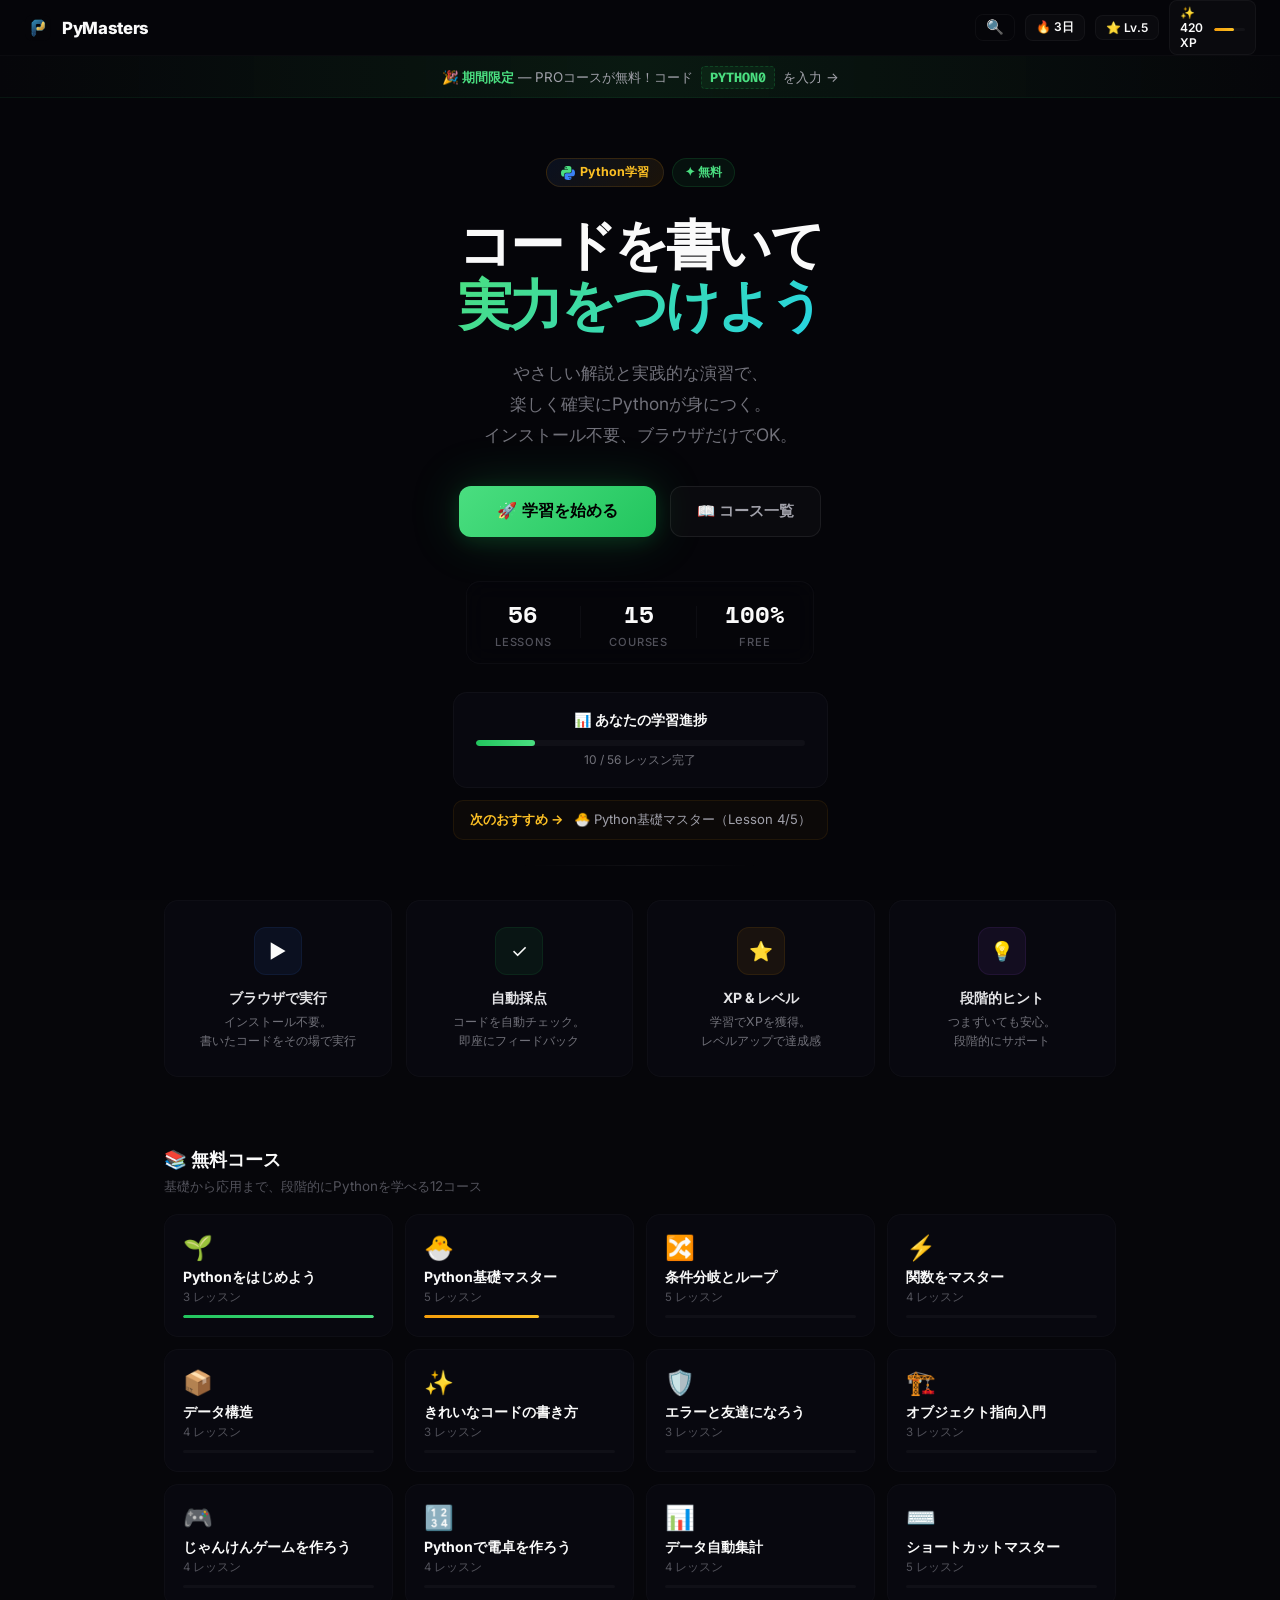
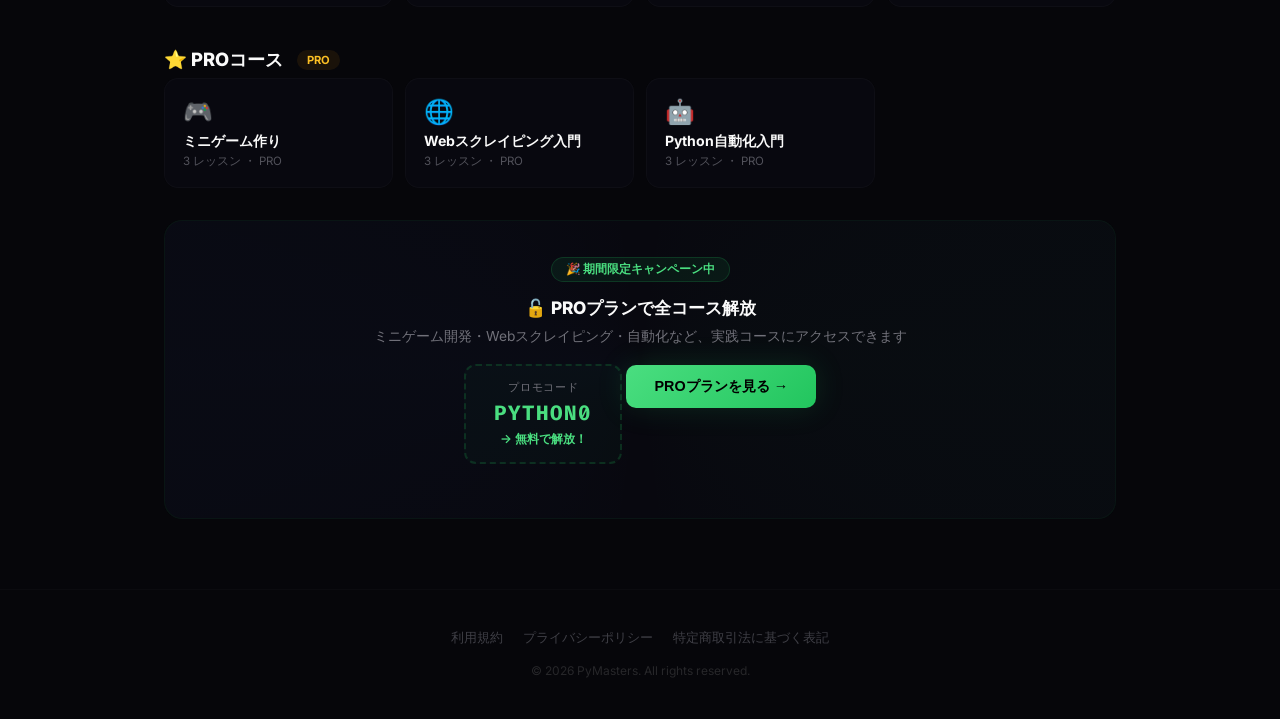
==== commit 5f676acf: "fix: transparent favicon icons" ====
--- a/index.html
+++ b/index.html
@@ -3,19 +3,19 @@
 <head>
 <meta charset="UTF-8">
 <meta name="viewport" content="width=device-width, initial-scale=1.0">
-<title>PyMasters - Premium Mockup v2</title>
+<title>PyMasters - Final Design</title>
 <link rel="preconnect" href="https://fonts.googleapis.com">
 <link rel="preconnect" href="https://fonts.gstatic.com" crossorigin>
 <link href="https://fonts.googleapis.com/css2?family=Fira+Code:wght@400;600&family=Inter:wght@400;500;600;700;800;900&family=Space+Mono:wght@400;700&display=swap" rel="stylesheet">
 <style>
-/* ── RESET & BASE ── */
 *{margin:0;padding:0;box-sizing:border-box}
 html{scroll-behavior:smooth}
-body{
-  font-family:'Inter',sans-serif;
-  background:#08080c;color:#fafafa;
-  overflow-x:hidden;
-  -webkit-font-smoothing:antialiased;
+body{font-family:'Inter',sans-serif;background:#06060a;color:#fafafa;overflow-x:hidden;-webkit-font-smoothing:antialiased}
+
+/* ── MATRIX CANVAS ── */
+#matrixCanvas{
+  position:fixed;top:0;left:0;width:100%;height:100%;
+  z-index:0;opacity:.3;pointer-events:none;
 }
 
 /* ── HEADER ── */
@@ -23,7 +23,7 @@
   position:sticky;top:0;z-index:100;
   display:flex;align-items:center;justify-content:space-between;
   padding:0 24px;height:56px;
-  background:#08080cdd;
+  background:#06060ae8;
   backdrop-filter:blur(20px);-webkit-backdrop-filter:blur(20px);
   border-bottom:1px solid #ffffff06;
 }
@@ -37,21 +37,24 @@
   background:#ffffff06;border:1px solid #ffffff0a;
 }
 
+.badge-xp{position:relative}
+.xpbar-mini{width:100%;height:3px;background:#ffffff0a;border-radius:2px;margin-top:3px;overflow:hidden}
+.xpbar-fill{height:100%;background:linear-gradient(90deg,#f59e0b,#fbbf24);border-radius:2px}
+.search-btn{
+  background:none;border:1px solid #ffffff0a;border-radius:8px;
+  padding:4px 10px;cursor:pointer;font-size:.9rem;
+  transition:all .2s ease;
+}
+.search-btn:hover{background:#ffffff08;border-color:#ffffff15}
+
 /* ── PROMO STRIP ── */
 .promo-strip{
-  background:linear-gradient(90deg,#08080c,#0f2e1a,#08080c);
-  border-bottom:1px solid #22c55e18;
-  padding:10px 24px;
-  text-align:center;
-  position:relative;overflow:hidden;
-}
-.promo-strip::before{
-  content:'';position:absolute;inset:0;
-  background:linear-gradient(90deg,transparent 0%,#22c55e06 50%,transparent 100%);
-}
-.promo-strip-text{
-  font-size:.84rem;color:#a1a1aa;position:relative;
-}
+  position:relative;z-index:2;
+  background:linear-gradient(90deg,#06060a,#0f2e1a80,#06060a);
+  border-bottom:1px solid #22c55e15;
+  padding:10px 24px;text-align:center;
+}
+.promo-strip-text{font-size:.84rem;color:#a1a1aa}
 .promo-strip-text strong{color:#4ade80;font-weight:700}
 .promo-code-inline{
   font-family:'Fira Code',monospace;font-weight:700;color:#4ade80;
@@ -61,71 +64,39 @@
 
 /* ── HERO ── */
 .hero{
-  position:relative;
-  padding:70px 24px 50px;
-  max-width:1100px;margin:0 auto;
-}
-
-/* Background: Mesh gradient blobs */
-.hero-blob{position:absolute;border-radius:50%;pointer-events:none;filter:blur(80px)}
-.hero-blob-1{
-  width:500px;height:500px;top:-150px;left:-100px;
-  background:radial-gradient(circle,#f59e0b18,transparent 70%);
-  animation:blobDrift1 14s ease-in-out infinite;
-}
-.hero-blob-2{
-  width:450px;height:450px;bottom:-100px;right:-50px;
-  background:radial-gradient(circle,#3b82f618,transparent 70%);
-  animation:blobDrift2 18s ease-in-out infinite;
-}
-.hero-blob-3{
-  width:350px;height:350px;top:30%;left:40%;
-  background:radial-gradient(circle,#22c55e10,transparent 70%);
-  animation:blobDrift3 12s ease-in-out infinite;
-}
-@keyframes blobDrift1{0%,100%{transform:translate(0,0)}50%{transform:translate(50px,30px)}}
-@keyframes blobDrift2{0%,100%{transform:translate(0,0)}50%{transform:translate(-40px,-40px)}}
-@keyframes blobDrift3{0%,100%{transform:translate(0,0) scale(1)}50%{transform:translate(20px,-30px) scale(1.15)}}
-
-/* Noise texture overlay */
-.hero-noise{
-  position:absolute;inset:0;
-  background-image:url("data:image/svg+xml,%3Csvg viewBox='0 0 256 256' xmlns='http://www.w3.org/2000/svg'%3E%3Cfilter id='n'%3E%3CfeTurbulence type='fractalNoise' baseFrequency='.9' numOctaves='4' stitchTiles='stitch'/%3E%3C/filter%3E%3Crect width='100%25' height='100%25' filter='url(%23n)' opacity='.03'/%3E%3C/svg%3E");
-  pointer-events:none;z-index:0;
-}
-
-/* Subtle grid */
-.hero-grid{
-  position:absolute;inset:0;
-  background-image:
-    linear-gradient(#ffffff03 1px,transparent 1px),
-    linear-gradient(90deg,#ffffff03 1px,transparent 1px);
-  background-size:60px 60px;
-  pointer-events:none;z-index:0;
-  mask-image:radial-gradient(ellipse 70% 60% at 50% 50%,black 0%,transparent 70%);
-  -webkit-mask-image:radial-gradient(ellipse 70% 60% at 50% 50%,black 0%,transparent 70%);
-}
-
-.hero-inner{
-  display:grid;grid-template-columns:1.1fr 1fr;gap:50px;align-items:center;
   position:relative;z-index:1;
-}
-
-/* Left: Text */
-.hero-text{text-align:left}
+  min-height:calc(100vh - 112px);
+  display:flex;align-items:center;justify-content:center;
+  text-align:center;
+  padding:60px 24px;
+}
+.hero-content{max-width:680px;position:relative}
+
+/* Floating code fragments */
+.float-code{
+  position:absolute;
+  font-family:'Fira Code',monospace;font-size:.75rem;
+  color:#22c55e;opacity:0;white-space:nowrap;pointer-events:none;
+  animation:floatIn 1s ease forwards,floatDrift 20s ease-in-out infinite;
+}
+.fc-1{top:5%;left:-40%;animation-delay:.2s,.2s}
+.fc-2{top:25%;right:-45%;animation-delay:.5s,.5s;color:#3b82f6}
+.fc-3{bottom:25%;left:-35%;animation-delay:.8s,.8s;color:#f59e0b}
+.fc-4{top:55%;right:-40%;animation-delay:1.1s,1.1s;color:#22d3ee}
+.fc-5{bottom:5%;right:-20%;animation-delay:1.4s,1.4s;color:#a855f7}
+@keyframes floatIn{from{opacity:0;transform:translateY(10px)}to{opacity:.18;transform:translateY(0)}}
+@keyframes floatDrift{0%,100%{transform:translateY(0) translateX(0)}50%{transform:translateY(-20px) translateX(10px)}}
 
 .hero-tag{
   display:inline-flex;align-items:center;gap:8px;
-  margin-bottom:22px;
-  animation:fadeUp .5s ease both;
+  margin-bottom:28px;animation:fadeUp .5s ease both;
 }
 .hero-tag-python{
   display:inline-flex;align-items:center;gap:5px;
   padding:5px 14px;border-radius:100px;
   background:linear-gradient(135deg,#3b82f618,#f59e0b18);
   border:1px solid #f59e0b25;
-  font-size:.78rem;font-weight:700;
-  color:#fbbf24;
+  font-size:.78rem;font-weight:700;color:#fbbf24;
 }
 .hero-tag-python svg{width:14px;height:14px}
 .hero-tag-free{
@@ -135,239 +106,101 @@
 }
 
 .hero h2{
-  font-size:2.9rem;font-weight:900;line-height:1.12;
-  margin-bottom:20px;letter-spacing:-.045em;
-  animation:fadeUp .5s ease .08s both;
-}
-.hero-em-wrap{
-  position:relative;display:inline-block;
+  font-size:3.4rem;font-weight:900;line-height:1.1;
+  letter-spacing:-.05em;margin-bottom:22px;
+  animation:fadeUp .5s ease .1s both;
 }
 .hero em{
   font-style:normal;
-  background:linear-gradient(135deg,#fbbf24 0%,#f59e0b 40%,#22d3ee 100%);
+  background:linear-gradient(135deg,#4ade80 0%,#22d3ee 60%,#3b82f6 100%);
   background-size:200% auto;
   -webkit-background-clip:text;-webkit-text-fill-color:transparent;
   background-clip:text;
   animation:shimmer 5s ease-in-out infinite;
 }
-/* Underline decoration */
-.hero-em-wrap::after{
-  content:'';position:absolute;bottom:-2px;left:0;right:0;height:3px;
-  background:linear-gradient(90deg,#fbbf24,#f59e0b,#22d3ee);
-  border-radius:2px;opacity:.5;
+@keyframes shimmer{0%,100%{background-position:0% center}50%{background-position:200% center}}
+
+.hero p{
+  color:#71717a;font-size:1.08rem;line-height:1.8;
+  margin-bottom:36px;max-width:500px;margin-left:auto;margin-right:auto;
   animation:fadeUp .5s ease .2s both;
 }
-@keyframes shimmer{0%,100%{background-position:0% center}50%{background-position:200% center}}
-
-.hero p{
-  color:#a1a1aa;font-size:1.02rem;margin-bottom:30px;
-  line-height:1.8;max-width:440px;
-  animation:fadeUp .5s ease .15s both;
-}
-
-/* CTA Group */
+
 .hero-cta-group{
-  display:flex;align-items:center;gap:14px;margin-bottom:30px;
-  animation:fadeUp .5s ease .22s both;
+  display:flex;align-items:center;justify-content:center;gap:14px;
+  margin-bottom:44px;animation:fadeUp .5s ease .3s both;
 }
 .hero-cta{
   display:inline-flex;align-items:center;gap:8px;
-  padding:14px 34px;border-radius:12px;border:none;cursor:pointer;
-  font-size:.95rem;font-weight:700;color:#000;
-  background:linear-gradient(135deg,#fbbf24,#f59e0b);
-  box-shadow:0 0 40px #f59e0b40,0 4px 16px #f59e0b30;
+  padding:15px 38px;border-radius:12px;border:none;cursor:pointer;
+  font-size:1rem;font-weight:700;color:#000;
+  background:linear-gradient(135deg,#4ade80,#22c55e);
+  box-shadow:0 0 50px #22c55e35,0 4px 20px #22c55e25;
   transition:all .3s ease;
-  position:relative;
-}
-.hero-cta:hover{
-  transform:translateY(-2px);
-  box-shadow:0 0 60px #f59e0b55,0 8px 24px #f59e0b40;
-}
+}
+.hero-cta:hover{transform:translateY(-2px);box-shadow:0 0 70px #22c55e50,0 8px 30px #22c55e35}
 .hero-cta-secondary{
   display:inline-flex;align-items:center;gap:6px;
-  padding:14px 24px;border-radius:12px;border:1px solid #ffffff12;
-  cursor:pointer;font-size:.9rem;font-weight:600;color:#a1a1aa;
-  background:#ffffff06;
-  transition:all .3s ease;
+  padding:15px 26px;border-radius:12px;border:1px solid #ffffff12;
+  cursor:pointer;font-size:.92rem;font-weight:600;color:#a1a1aa;
+  background:#ffffff06;transition:all .3s ease;
 }
 .hero-cta-secondary:hover{border-color:#ffffff25;color:#fafafa;background:#ffffff0a}
 
-/* Stats with count-up */
+/* Stats */
 .hero-stats{
   display:inline-flex;align-items:center;gap:0;
-  background:#ffffff05;
+  background:#06060acc;
   backdrop-filter:blur(12px);-webkit-backdrop-filter:blur(12px);
   border:1px solid #ffffff08;border-radius:14px;
-  padding:12px 0;
-  animation:fadeUp .5s ease .3s both;
-}
-.hero-stat{display:flex;flex-direction:column;align-items:center;padding:0 24px}
+  padding:14px 0;
+  animation:fadeUp .5s ease .4s both;
+}
+.hero-stat{display:flex;flex-direction:column;align-items:center;padding:0 28px}
 .hero-stat-num{
-  font-size:1.2rem;font-weight:900;color:#fafafa;
-  font-family:'Space Mono',monospace;
-  font-variant-numeric:tabular-nums;
-}
-.hero-stat-label{font-size:.7rem;color:#52525b;margin-top:2px;font-weight:500;text-transform:uppercase;letter-spacing:.05em}
-.hero-stat-sep{width:1px;height:28px;background:#ffffff0a}
-
-/* Right: Live Lesson Preview */
-.hero-visual{
-  perspective:1200px;
-  position:relative;
-  animation:fadeUp .7s ease .15s both;
-}
-.hero-visual::before{
-  content:'';position:absolute;top:50%;left:50%;
-  width:400px;height:400px;
-  transform:translate(-50%,-50%);
-  background:radial-gradient(circle,#f59e0b15,#3b82f610 50%,transparent 70%);
-  pointer-events:none;z-index:0;
-  filter:blur(60px);
-}
-
-.lesson-preview{
-  position:relative;z-index:1;
-  background:#0c0c10;
-  border:1px solid #ffffff10;border-radius:16px;
-  overflow:hidden;
-  transform:rotateY(-5deg) rotateX(2deg);
-  transition:transform .6s cubic-bezier(.23,1,.32,1),box-shadow .6s ease;
-  box-shadow:
-    0 30px 80px #00000070,
-    0 0 50px #f59e0b0a,
-    0 0 100px #3b82f608,
-    inset 0 1px 0 #ffffff08;
-}
-.lesson-preview:hover{
-  transform:rotateY(-1deg) rotateX(0deg);
-  box-shadow:
-    0 35px 90px #00000080,
-    0 0 70px #f59e0b12,
-    0 0 120px #3b82f60c,
-    inset 0 1px 0 #ffffff0c;
-}
-
-/* Lesson header bar */
-.lp-header{
-  display:flex;align-items:center;justify-content:space-between;
-  padding:10px 16px;
-  background:#10101890;
-  border-bottom:1px solid #ffffff08;
-}
-.lp-header-left{display:flex;align-items:center;gap:8px}
-.lp-dots{display:flex;gap:6px}
-.lp-dot{width:10px;height:10px;border-radius:50%}
-.lp-d-r{background:#ef4444;box-shadow:0 0 6px #ef444440}
-.lp-d-y{background:#f59e0b;box-shadow:0 0 6px #f59e0b40}
-.lp-d-g{background:#22c55e;box-shadow:0 0 6px #22c55e40}
-.lp-tab{
-  font-size:.72rem;color:#71717a;font-family:'Fira Code',monospace;
-  background:#ffffff06;padding:3px 10px;border-radius:4px;
+  font-size:1.5rem;font-weight:900;color:#fafafa;
+  font-family:'Space Mono',monospace;font-variant-numeric:tabular-nums;
+}
+.hero-stat-label{font-size:.7rem;color:#52525b;margin-top:3px;font-weight:500;text-transform:uppercase;letter-spacing:.08em}
+.hero-stat-sep{width:1px;height:32px;background:#ffffff0a}
+
+/* ── PROGRESS CARD ── */
+.progress-card{
+  margin-top:28px;padding:18px 22px;border-radius:14px;
+  background:#0a0a10e0;backdrop-filter:blur(6px);
   border:1px solid #ffffff08;
-}
-.lp-header-right{display:flex;gap:6px}
-.lp-btn{
-  padding:4px 12px;border-radius:6px;font-size:.72rem;font-weight:600;
-  border:none;cursor:pointer;
-}
-.lp-btn-run{background:#3b82f6;color:#fff}
-.lp-btn-check{background:#22c55e;color:#fff}
-
-/* Lesson content area */
-.lp-body{display:flex;min-height:280px}
-
-/* Left: lesson text */
-.lp-lesson{
-  flex:0 0 42%;padding:18px 16px;
-  border-right:1px solid #ffffff06;
-  font-size:.78rem;line-height:1.7;color:#a1a1aa;
-  overflow:hidden;
-}
-.lp-lesson-title{
-  font-size:.88rem;font-weight:800;color:#fafafa;margin-bottom:6px;
-  display:flex;align-items:center;gap:6px;
-}
-.lp-lesson-badge{
-  font-size:.65rem;padding:2px 6px;border-radius:4px;
-  background:#f59e0b18;color:#fbbf24;font-weight:700;
-}
-.lp-lesson p{margin-bottom:10px}
-.lp-lesson code{
-  font-family:'Fira Code',monospace;font-size:.75rem;
-  background:#ffffff08;padding:1px 5px;border-radius:3px;color:#fbbf24;
-}
-.lp-hint{
-  margin-top:10px;padding:8px 10px;border-radius:8px;
+  animation:fadeUp .5s ease .45s both;
+}
+.progress-card h4{font-size:.88rem;font-weight:700;margin-bottom:10px}
+.progress-bar{height:6px;background:#ffffff08;border-radius:4px;overflow:hidden}
+.progress-fill{height:100%;background:linear-gradient(90deg,#22c55e,#4ade80);border-radius:4px;transition:width .8s ease}
+.progress-text{font-size:.75rem;color:#71717a;margin-top:6px}
+
+/* ── NEXT RECOMMEND ── */
+.next-recommend{
+  margin-top:12px;padding:10px 16px;border-radius:10px;
   background:#f59e0b08;border:1px solid #f59e0b15;
-  font-size:.72rem;color:#fbbf24;
-}
-
-/* Right: code editor */
-.lp-editor{
-  flex:1;display:flex;flex-direction:column;
-}
-.lp-code{
-  flex:1;padding:16px 18px;
-  font-family:'Fira Code',monospace;font-size:.8rem;line-height:1.8;
-  color:#d4d4d8;white-space:pre;
-  position:relative;
-}
-.ln{color:#3f3f46;user-select:none;display:inline-block;width:22px;text-align:right;margin-right:14px}
-.code-kw{color:#c084fc}
-.code-fn{color:#60a5fa}
-.code-num{color:#f59e0b}
-.code-str{color:#34d399}
-.code-cmt{color:#52525b;font-style:italic}
-.code-op{color:#94a3b8}
-.code-var{color:#fbbf24}
-
-/* Typing cursor */
-.typing-cursor{
-  display:inline-block;width:2px;height:1em;
-  background:#f59e0b;vertical-align:text-bottom;
-  animation:cursorBlink .8s step-end infinite;
-  margin-left:1px;
-}
-@keyframes cursorBlink{0%,100%{opacity:1}50%{opacity:0}}
-
-/* Output panel */
-.lp-output{
-  border-top:1px solid #ffffff06;
-  padding:10px 18px;
-  font-family:'Fira Code',monospace;font-size:.75rem;
-  color:#22c55e;background:#0a0a0e;
-}
-.lp-output-label{color:#52525b;font-size:.68rem;margin-bottom:4px}
-.lp-output-line{opacity:.8}
-
-/* Success badge overlay */
-.lp-success{
-  position:absolute;top:16px;right:16px;
-  padding:6px 14px;border-radius:100px;
-  background:#22c55e18;border:1px solid #22c55e30;
-  font-size:.72rem;font-weight:700;color:#4ade80;
-  display:flex;align-items:center;gap:4px;
-  animation:popIn .4s ease both;
-  animation-delay:4.5s;
-  opacity:0;
-}
-@keyframes popIn{from{opacity:0;transform:scale(.8)}to{opacity:1;transform:scale(1)}}
+  font-size:.82rem;
+  animation:fadeUp .5s ease .5s both;
+  cursor:pointer;transition:all .2s ease;
+}
+.next-recommend:hover{background:#f59e0b12;border-color:#f59e0b25}
+.nr-label{color:#fbbf24;font-weight:700;margin-right:6px}
+.nr-course{color:#a1a1aa}
 
 /* ── FEATURES ── */
 .features-sec{
+  position:relative;z-index:2;
   display:grid;grid-template-columns:repeat(4,1fr);gap:14px;
-  max-width:1100px;margin:0 auto;padding:20px 24px 60px;
-  position:relative;
-}
-/* Divider line */
+  max-width:1000px;margin:0 auto;padding:0 24px 70px;
+}
 .features-sec::before{
-  content:'';position:absolute;top:-10px;left:50%;
-  width:200px;height:1px;transform:translateX(-50%);
-  background:linear-gradient(90deg,transparent,#ffffff10,transparent);
-}
-
+  content:'';position:absolute;top:-35px;left:50%;width:240px;height:1px;
+  transform:translateX(-50%);background:linear-gradient(90deg,transparent,#ffffff0c,transparent);
+}
 .feature-card{
-  background:#0e0e14;
+  background:#0a0a10e0;
+  backdrop-filter:blur(6px);-webkit-backdrop-filter:blur(6px);
   border:1px solid #ffffff06;border-radius:14px;
   padding:26px 18px;text-align:center;
   transition:all .4s cubic-bezier(.23,1,.32,1);
@@ -375,69 +208,53 @@
 }
 .feature-card::before{
   content:'';position:absolute;top:0;left:20%;right:20%;height:1px;
-  background:var(--fc-accent,#3b82f6);
-  opacity:0;transition:all .4s ease;
+  background:var(--fc-a,#3b82f6);opacity:0;transition:all .4s ease;
 }
 .feature-card::after{
-  content:'';position:absolute;top:-30px;left:50%;
-  width:80px;height:80px;transform:translateX(-50%);
-  background:radial-gradient(circle,var(--fc-accent,#3b82f6)20,transparent 70%);
-  opacity:0;transition:opacity .4s ease;
-  filter:blur(25px);
-}
-.feature-card:hover{
-  border-color:#ffffff12;
-  transform:translateY(-5px);
-  box-shadow:0 16px 50px var(--fc-glow,#3b82f608);
-}
+  content:'';position:absolute;top:-30px;left:50%;width:80px;height:80px;
+  transform:translateX(-50%);
+  background:radial-gradient(circle,var(--fc-a,#3b82f6)20,transparent 70%);
+  opacity:0;transition:opacity .4s ease;filter:blur(25px);
+}
+.feature-card:hover{border-color:#ffffff12;transform:translateY(-5px);box-shadow:0 16px 50px var(--fc-g,#3b82f608)}
 .feature-card:hover::before{opacity:.6;left:10%;right:10%}
 .feature-card:hover::after{opacity:1}
-
-.feature-card:nth-child(1){--fc-accent:#3b82f6;--fc-glow:#3b82f60a}
-.feature-card:nth-child(2){--fc-accent:#22c55e;--fc-glow:#22c55e0a}
-.feature-card:nth-child(3){--fc-accent:#f59e0b;--fc-glow:#f59e0b0a}
-.feature-card:nth-child(4){--fc-accent:#a855f7;--fc-glow:#a855f70a}
-
+.feature-card:nth-child(1){--fc-a:#3b82f6;--fc-g:#3b82f60a}
+.feature-card:nth-child(2){--fc-a:#22c55e;--fc-g:#22c55e0a}
+.feature-card:nth-child(3){--fc-a:#f59e0b;--fc-g:#f59e0b0a}
+.feature-card:nth-child(4){--fc-a:#a855f7;--fc-g:#a855f70a}
 .feature-icon{
   width:48px;height:48px;border-radius:12px;
   display:flex;align-items:center;justify-content:center;
   font-size:1.2rem;margin:0 auto 14px;
-  position:relative;
 }
 .fi-blue{background:#3b82f612;border:1px solid #3b82f618}
 .fi-green{background:#22c55e12;border:1px solid #22c55e18}
 .fi-amber{background:#f59e0b12;border:1px solid #f59e0b18}
 .fi-purple{background:#a855f712;border:1px solid #a855f718}
-
 .feature-card h4{font-size:.88rem;font-weight:700;margin-bottom:5px;color:#e4e4e7}
 .feature-card p{font-size:.78rem;color:#71717a;line-height:1.5}
 
 /* ── COURSES ── */
 .courses-sec{
-  max-width:1100px;margin:0 auto;padding:0 24px 60px;
-}
-.courses-sec h3{
-  font-size:1.15rem;font-weight:800;margin-bottom:18px;
-  display:flex;align-items:center;gap:8px;
-}
-.course-grid{
-  display:grid;grid-template-columns:repeat(auto-fill,minmax(210px,1fr));gap:12px;
-}
+  position:relative;z-index:2;
+  max-width:1000px;margin:0 auto;padding:0 24px 70px;
+}
+.courses-sec h3{font-size:1.15rem;font-weight:800;margin-bottom:6px;display:flex;align-items:center;gap:8px}
+.courses-sub{font-size:.84rem;color:#52525b;margin-bottom:18px}
+.pro-tag{font-size:.7rem;background:#f59e0b15;color:#fbbf24;padding:3px 10px;border-radius:100px;margin-left:6px;font-weight:700}
+
+.course-grid{display:grid;grid-template-columns:repeat(auto-fill,minmax(210px,1fr));gap:12px}
 .course-card{
-  background:#0e0e14;
-  border:1px solid #ffffff06;border-radius:14px;
-  padding:18px;transition:all .3s ease;
-  cursor:pointer;position:relative;overflow:hidden;
+  background:#0a0a10e0;backdrop-filter:blur(6px);
+  border:1px solid #ffffff06;border-radius:14px;padding:18px;
+  transition:all .3s ease;cursor:pointer;position:relative;overflow:hidden;
 }
 .course-card::before{
   content:'';position:absolute;top:0;left:0;right:0;height:2px;
-  background:linear-gradient(90deg,#f59e0b,#3b82f6);
-  opacity:0;transition:opacity .3s ease;
-}
-.course-card:hover{
-  border-color:#ffffff12;transform:translateY(-3px);
-  box-shadow:0 12px 40px #00000030;
-}
+  background:linear-gradient(90deg,#22c55e,#3b82f6);opacity:0;transition:opacity .3s ease;
+}
+.course-card:hover{border-color:#ffffff12;transform:translateY(-3px);box-shadow:0 12px 40px #00000030}
 .course-card:hover::before{opacity:1}
 .course-emoji{font-size:1.5rem;margin-bottom:6px;display:block}
 .course-name{font-size:.88rem;font-weight:700;margin-bottom:3px}
@@ -450,68 +267,71 @@
 /* Premium Banner */
 .premium-banner{
   margin-top:32px;padding:36px 32px;border-radius:18px;
-  background:#0e0e14;
-  border:1px solid #f59e0b15;
-  text-align:center;position:relative;overflow:hidden;
+  background:#0a0a10e0;backdrop-filter:blur(6px);
+  border:1px solid #22c55e12;text-align:center;
+  position:relative;overflow:hidden;
 }
 .premium-banner::before{
   content:'';position:absolute;inset:0;
-  background:conic-gradient(from 0deg at 50% 50%,transparent,#f59e0b06,transparent,#3b82f606,transparent);
-  animation:rotateConic 15s linear infinite;
-}
-@keyframes rotateConic{to{transform:rotate(360deg)}}
-.premium-banner::after{
-  content:'';position:absolute;top:-50%;left:50%;
-  width:300px;height:300px;transform:translateX(-50%);
-  background:radial-gradient(circle,#f59e0b08,transparent 60%);
-  filter:blur(40px);
-}
+  background:conic-gradient(from 0deg at 50% 50%,transparent,#22c55e06,transparent,#3b82f606,transparent);
+  animation:rc 15s linear infinite;
+}
+@keyframes rc{to{transform:rotate(360deg)}}
 .premium-banner h4{font-size:1.08rem;font-weight:800;margin-bottom:8px;position:relative}
-.premium-banner>p{font-size:.86rem;color:#71717a;margin-bottom:22px;position:relative}
+.premium-banner>p{font-size:.86rem;color:#71717a;margin-bottom:18px;position:relative}
+.promo-badge-banner{
+  display:inline-block;padding:4px 14px;border-radius:100px;
+  background:#22c55e15;border:1px solid #22c55e30;
+  font-size:.72rem;font-weight:700;color:#4ade80;
+  margin-bottom:14px;position:relative;
+  animation:promoPulse 2s ease-in-out infinite;
+}
+@keyframes promoPulse{0%,100%{box-shadow:0 0 0 0 #22c55e25}50%{box-shadow:0 0 0 6px #22c55e00}}
+.promo-code-box{
+  display:inline-flex;flex-direction:column;align-items:center;gap:4px;
+  padding:14px 28px;border-radius:12px;
+  background:#22c55e08;border:2px dashed #22c55e30;
+  margin-bottom:18px;position:relative;
+}
+.promo-code-label{font-size:.7rem;color:#71717a;text-transform:uppercase;letter-spacing:.06em}
+.promo-code-value{
+  font-family:'Fira Code',monospace;font-size:1.3rem;font-weight:700;
+  color:#4ade80;letter-spacing:.1em;
+}
+.promo-code-desc{font-size:.78rem;color:#4ade80;font-weight:600}
 .premium-btn{
   display:inline-flex;align-items:center;gap:6px;
   padding:12px 28px;border-radius:10px;border:none;cursor:pointer;
   font-size:.9rem;font-weight:700;color:#000;
-  background:linear-gradient(135deg,#fbbf24,#f59e0b);
-  box-shadow:0 0 30px #f59e0b25;
-  transition:all .3s ease;position:relative;
-}
-.premium-btn:hover{box-shadow:0 0 50px #f59e0b40;transform:translateY(-2px)}
+  background:linear-gradient(135deg,#4ade80,#22c55e);
+  box-shadow:0 0 30px #22c55e25;transition:all .3s ease;position:relative;
+}
+.premium-btn:hover{box-shadow:0 0 50px #22c55e40;transform:translateY(-2px)}
 
 /* ── FOOTER ── */
-.ftr{
-  text-align:center;padding:40px 24px;
-  border-top:1px solid #ffffff06;
-}
+.ftr{position:relative;z-index:2;text-align:center;padding:40px 24px;border-top:1px solid #ffffff06}
 .ftr-links{display:flex;gap:20px;justify-content:center;margin-bottom:12px}
 .ftr-links a{color:#3f3f46;font-size:.8rem;text-decoration:none;transition:color .2s}
 .ftr-links a:hover{color:#71717a}
 .ftr small{color:#27272a;font-size:.75rem}
 
 /* ── ANIMATIONS ── */
-@keyframes fadeUp{
-  from{opacity:0;transform:translateY(16px)}
-  to{opacity:1;transform:translateY(0)}
-}
+@keyframes fadeUp{from{opacity:0;transform:translateY(16px)}to{opacity:1;transform:translateY(0)}}
 
 /* ── RESPONSIVE ── */
 @media(max-width:768px){
-  .hero{padding:48px 20px 40px}
-  .hero-inner{grid-template-columns:1fr;gap:32px}
-  .hero-text{text-align:center}
-  .hero h2{font-size:2rem}
-  .hero p{margin-left:auto;margin-right:auto}
-  .hero-cta-group{justify-content:center;flex-wrap:wrap}
-  .hero-stats{margin-left:auto;margin-right:auto}
-  .lesson-preview{transform:none}
-  .lesson-preview:hover{transform:none}
-  .lp-body{flex-direction:column}
-  .lp-lesson{flex:none;border-right:none;border-bottom:1px solid #ffffff06}
+  .hero{padding:48px 20px;min-height:auto}
+  .hero h2{font-size:2.2rem}
+  .hero p{font-size:.98rem}
+  .hero-stats{padding:10px 0}
+  .hero-stat{padding:0 18px}
+  .hero-stat-num{font-size:1.2rem}
   .features-sec{grid-template-columns:1fr 1fr;gap:10px}
   .course-grid{grid-template-columns:1fr}
+  .float-code{display:none}
 }
 @media(max-width:480px){
-  .hero h2{font-size:1.6rem}
+  .hero h2{font-size:1.8rem}
   .features-sec{grid-template-columns:1fr}
   .hero-stats{flex-wrap:wrap;justify-content:center;gap:8px}
   .hero-stat-sep{display:none}
@@ -520,6 +340,8 @@
 </style>
 </head>
 <body>
+
+<canvas id="matrixCanvas"></canvas>
 
 <!-- HEADER -->
 <header class="hdr">
@@ -528,106 +350,72 @@
     <h1>PyMasters</h1>
   </div>
   <div class="hdr-right">
+    <button class="search-btn" title="用語検索">🔍</button>
     <div class="badge">🔥 3日</div>
     <div class="badge">⭐ Lv.5</div>
-    <div class="badge">✨ 420 XP</div>
+    <div class="badge badge-xp">✨ 420 XP
+      <div class="xpbar-mini"><div class="xpbar-fill" style="width:65%"></div></div>
+    </div>
   </div>
 </header>
 
-<!-- PROMO STRIP -->
+<!-- PROMO -->
 <div class="promo-strip">
   <span class="promo-strip-text">
-    <strong>🎉 期間限定キャンペーン</strong> — PROコースが無料！コード <span class="promo-code-inline">PYTHON0</span> を入力 →
+    <strong>🎉 期間限定</strong> — PROコースが無料！コード <span class="promo-code-inline">PYTHON0</span> を入力 →
   </span>
 </div>
 
 <!-- HERO -->
 <section class="hero">
-  <div class="hero-blob hero-blob-1"></div>
-  <div class="hero-blob hero-blob-2"></div>
-  <div class="hero-blob hero-blob-3"></div>
-  <div class="hero-noise"></div>
-  <div class="hero-grid"></div>
-
-  <div class="hero-inner">
-    <!-- Left -->
-    <div class="hero-text">
-      <div class="hero-tag">
-        <span class="hero-tag-python">
-          <svg viewBox="0 0 256 255" xmlns="http://www.w3.org/2000/svg" preserveAspectRatio="xMidYMid"><path d="M126.916.072c-64.832 0-60.784 28.115-60.784 28.115l.072 29.128h61.868v8.745H41.631S.145 61.355.145 126.77c0 65.417 36.21 63.097 36.21 63.097h21.61v-30.356s-1.165-36.21 35.632-36.21h61.362s34.475.557 34.475-33.319V33.97S194.67.072 126.916.072zM92.802 19.66a11.12 11.12 0 0 1 11.13 11.13 11.12 11.12 0 0 1-11.13 11.13 11.12 11.12 0 0 1-11.13-11.13 11.12 11.12 0 0 1 11.13-11.13z" fill="#fbbf24"/><path d="M128.757 254.126c64.832 0 60.784-28.115 60.784-28.115l-.072-29.127H127.6v-8.745h86.441s41.486 4.705 41.486-60.712c0-65.416-36.21-63.096-36.21-63.096h-21.61v30.355s1.165 36.21-35.632 36.21h-61.362s-34.475-.557-34.475 33.32v56.013s-5.235 33.897 62.518 33.897zm34.114-19.586a11.12 11.12 0 0 1-11.13-11.13 11.12 11.12 0 0 1 11.13-11.131 11.12 11.12 0 0 1 11.13 11.13 11.12 11.12 0 0 1-11.13 11.13z" fill="#3b82f6"/></svg>
-          Python学習
-        </span>
-        <span class="hero-tag-free">✦ 無料</span>
+  <div class="float-code fc-1">def fibonacci(n):</div>
+  <div class="float-code fc-2">for i in range(10):</div>
+  <div class="float-code fc-3">print("Hello, World!")</div>
+  <div class="float-code fc-4">if __name__ == "__main__":</div>
+  <div class="float-code fc-5">import numpy as np</div>
+
+  <div class="hero-content">
+    <div class="hero-tag">
+      <span class="hero-tag-python">
+        <svg viewBox="0 0 256 255" xmlns="http://www.w3.org/2000/svg" preserveAspectRatio="xMidYMid"><path d="M126.916.072c-64.832 0-60.784 28.115-60.784 28.115l.072 29.128h61.868v8.745H41.631S.145 61.355.145 126.77c0 65.417 36.21 63.097 36.21 63.097h21.61v-30.356s-1.165-36.21 35.632-36.21h61.362s34.475.557 34.475-33.319V33.97S194.67.072 126.916.072zM92.802 19.66a11.12 11.12 0 0 1 11.13 11.13 11.12 11.12 0 0 1-11.13 11.13 11.12 11.12 0 0 1-11.13-11.13 11.12 11.12 0 0 1 11.13-11.13z" fill="#4ade80"/><path d="M128.757 254.126c64.832 0 60.784-28.115 60.784-28.115l-.072-29.127H127.6v-8.745h86.441s41.486 4.705 41.486-60.712c0-65.416-36.21-63.096-36.21-63.096h-21.61v30.355s1.165 36.21-35.632 36.21h-61.362s-34.475-.557-34.475 33.32v56.013s-5.235 33.897 62.518 33.897zm34.114-19.586a11.12 11.12 0 0 1-11.13-11.13 11.12 11.12 0 0 1 11.13-11.131 11.12 11.12 0 0 1 11.13 11.13 11.12 11.12 0 0 1-11.13 11.13z" fill="#3b82f6"/></svg>
+        Python学習
+      </span>
+      <span class="hero-tag-free">✦ 無料</span>
+    </div>
+    <h2>コードを書いて<br><em>実力をつけよう</em></h2>
+    <p>やさしい解説と実践的な演習で、<br>楽しく確実にPythonが身につく。<br>インストール不要、ブラウザだけでOK。</p>
+    <div class="hero-cta-group">
+      <button class="hero-cta">🚀 学習を始める</button>
+      <button class="hero-cta-secondary">📖 コース一覧</button>
+    </div>
+    <div class="hero-stats">
+      <div class="hero-stat">
+        <span class="hero-stat-num" data-target="56">0</span>
+        <span class="hero-stat-label">Lessons</span>
       </div>
-      <h2>コードを書いて<br><span class="hero-em-wrap"><em>実力を</em></span>つけよう</h2>
-      <p>やさしい解説と実践的な演習で、<br>楽しく確実にPythonが身につく。<br>インストール不要、ブラウザだけでOK。</p>
-      <div class="hero-cta-group">
-        <button class="hero-cta">🚀 学習を始める</button>
-        <button class="hero-cta-secondary">📖 コース一覧</button>
+      <div class="hero-stat-sep"></div>
+      <div class="hero-stat">
+        <span class="hero-stat-num" data-target="15">0</span>
+        <span class="hero-stat-label">Courses</span>
       </div>
-      <div class="hero-stats">
-        <div class="hero-stat">
-          <span class="hero-stat-num" data-target="56">0</span>
-          <span class="hero-stat-label">Lessons</span>
-        </div>
-        <div class="hero-stat-sep"></div>
-        <div class="hero-stat">
-          <span class="hero-stat-num" data-target="15">0</span>
-          <span class="hero-stat-label">Courses</span>
-        </div>
-        <div class="hero-stat-sep"></div>
-        <div class="hero-stat">
-          <span class="hero-stat-num" data-target="100" data-suffix="%">0%</span>
-          <span class="hero-stat-label">Free</span>
-        </div>
+      <div class="hero-stat-sep"></div>
+      <div class="hero-stat">
+        <span class="hero-stat-num" data-target="100" data-suffix="%">0%</span>
+        <span class="hero-stat-label">Free</span>
       </div>
     </div>
 
-    <!-- Right: Lesson Preview (not just code) -->
-    <div class="hero-visual">
-      <div class="lesson-preview">
-        <div class="lp-success">✓ 正解！ +15XP</div>
-        <div class="lp-header">
-          <div class="lp-header-left">
-            <div class="lp-dots">
-              <div class="lp-dot lp-d-r"></div>
-              <div class="lp-dot lp-d-y"></div>
-              <div class="lp-dot lp-d-g"></div>
-            </div>
-            <span class="lp-tab">📝 Lesson 3 / 8</span>
-          </div>
-          <div class="lp-header-right">
-            <button class="lp-btn lp-btn-run">▶ 実行</button>
-            <button class="lp-btn lp-btn-check">✓ 採点</button>
-          </div>
-        </div>
-        <div class="lp-body">
-          <!-- Lesson panel -->
-          <div class="lp-lesson">
-            <div class="lp-lesson-title">
-              リストの操作
-              <span class="lp-lesson-badge">基礎文法</span>
-            </div>
-            <p><code>append()</code> を使ってリストに要素を追加しましょう。</p>
-            <p style="color:#71717a">空のリスト <code>fruits</code> に<br>"apple" と "banana" を追加し、<br>リストの長さを出力してください。</p>
-            <div class="lp-hint">💡 ヒント: <code>.append()</code> を2回使います</div>
-          </div>
-          <!-- Editor panel -->
-          <div class="lp-editor">
-            <div class="lp-code" id="codeArea">
-<span class="ln">1</span><span class="code-var">fruits</span> <span class="code-op">=</span> []
-<span class="ln">2</span>
-<span class="ln">3</span><span class="code-cmt"># ここにコードを書こう</span>
-<span class="ln">4</span><span id="typingLine"></span><span class="typing-cursor"></span>
-<span class="ln">5</span>
-<span class="ln">6</span></div>
-            <div class="lp-output">
-              <div class="lp-output-label">出力:</div>
-              <div class="lp-output-line" id="outputLine"></div>
-            </div>
-          </div>
-        </div>
-      </div>
+    <!-- Progress Card -->
+    <div class="progress-card">
+      <h4>📊 あなたの学習進捗</h4>
+      <div class="progress-bar"><div class="progress-fill" style="width:18%"></div></div>
+      <div class="progress-text">10 / 56 レッスン完了</div>
+    </div>
+
+    <!-- Next Recommend -->
+    <div class="next-recommend">
+      <span class="nr-label">次のおすすめ →</span>
+      <span class="nr-course">🐣 Python基礎マスター（Lesson 4/5）</span>
     </div>
   </div>
 </section>
@@ -659,55 +447,38 @@
 <!-- COURSES -->
 <section class="courses-sec">
   <h3>📚 無料コース</h3>
+  <p class="courses-sub">基礎から応用まで、段階的にPythonを学べる12コース</p>
   <div class="course-grid">
-    <div class="course-card">
-      <span class="course-emoji">🚀</span>
-      <div class="course-name">Python入門</div>
-      <div class="course-meta">5 レッスン</div>
-      <div class="course-bar"><div class="course-bar-fill cbf-complete" style="width:100%"></div></div>
-    </div>
-    <div class="course-card">
-      <span class="course-emoji">📦</span>
-      <div class="course-name">基礎文法</div>
-      <div class="course-meta">8 レッスン</div>
-      <div class="course-bar"><div class="course-bar-fill cbf-progress" style="width:60%"></div></div>
-    </div>
-    <div class="course-card">
-      <span class="course-emoji">🔄</span>
-      <div class="course-name">制御フロー</div>
-      <div class="course-meta">6 レッスン</div>
-      <div class="course-bar"><div class="course-bar-fill" style="width:0%"></div></div>
-    </div>
-    <div class="course-card">
-      <span class="course-emoji">⚙️</span>
-      <div class="course-name">関数</div>
-      <div class="course-meta">5 レッスン</div>
-      <div class="course-bar"><div class="course-bar-fill" style="width:0%"></div></div>
-    </div>
-  </div>
-
-  <h3 style="margin-top:40px">⭐ PROコース <span style="font-size:.7rem;background:#f59e0b15;color:#fbbf24;padding:3px 10px;border-radius:100px;margin-left:6px;font-weight:700">PRO</span></h3>
+    <div class="course-card"><span class="course-emoji">🌱</span><div class="course-name">Pythonをはじめよう</div><div class="course-meta">3 レッスン</div><div class="course-bar"><div class="course-bar-fill cbf-complete" style="width:100%"></div></div></div>
+    <div class="course-card"><span class="course-emoji">🐣</span><div class="course-name">Python基礎マスター</div><div class="course-meta">5 レッスン</div><div class="course-bar"><div class="course-bar-fill cbf-progress" style="width:60%"></div></div></div>
+    <div class="course-card"><span class="course-emoji">🔀</span><div class="course-name">条件分岐とループ</div><div class="course-meta">5 レッスン</div><div class="course-bar"><div class="course-bar-fill" style="width:0%"></div></div></div>
+    <div class="course-card"><span class="course-emoji">⚡</span><div class="course-name">関数をマスター</div><div class="course-meta">4 レッスン</div><div class="course-bar"><div class="course-bar-fill" style="width:0%"></div></div></div>
+    <div class="course-card"><span class="course-emoji">📦</span><div class="course-name">データ構造</div><div class="course-meta">4 レッスン</div><div class="course-bar"><div class="course-bar-fill" style="width:0%"></div></div></div>
+    <div class="course-card"><span class="course-emoji">✨</span><div class="course-name">きれいなコードの書き方</div><div class="course-meta">3 レッスン</div><div class="course-bar"><div class="course-bar-fill" style="width:0%"></div></div></div>
+    <div class="course-card"><span class="course-emoji">🛡️</span><div class="course-name">エラーと友達になろう</div><div class="course-meta">3 レッスン</div><div class="course-bar"><div class="course-bar-fill" style="width:0%"></div></div></div>
+    <div class="course-card"><span class="course-emoji">🏗️</span><div class="course-name">オブジェクト指向入門</div><div class="course-meta">3 レッスン</div><div class="course-bar"><div class="course-bar-fill" style="width:0%"></div></div></div>
+    <div class="course-card"><span class="course-emoji">🎮</span><div class="course-name">じゃんけんゲームを作ろう</div><div class="course-meta">4 レッスン</div><div class="course-bar"><div class="course-bar-fill" style="width:0%"></div></div></div>
+    <div class="course-card"><span class="course-emoji">🔢</span><div class="course-name">Pythonで電卓を作ろう</div><div class="course-meta">4 レッスン</div><div class="course-bar"><div class="course-bar-fill" style="width:0%"></div></div></div>
+    <div class="course-card"><span class="course-emoji">📊</span><div class="course-name">データ自動集計</div><div class="course-meta">4 レッスン</div><div class="course-bar"><div class="course-bar-fill" style="width:0%"></div></div></div>
+    <div class="course-card"><span class="course-emoji">⌨️</span><div class="course-name">ショートカットマスター</div><div class="course-meta">5 レッスン</div><div class="course-bar"><div class="course-bar-fill" style="width:0%"></div></div></div>
+  </div>
+
+  <h3 style="margin-top:40px">⭐ PROコース <span class="pro-tag">PRO</span></h3>
   <div class="course-grid">
-    <div class="course-card">
-      <span class="course-emoji">🎮</span>
-      <div class="course-name">ミニゲーム開発</div>
-      <div class="course-meta">4 レッスン ・ PRO</div>
-    </div>
-    <div class="course-card">
-      <span class="course-emoji">🕷</span>
-      <div class="course-name">Webスクレイピング</div>
-      <div class="course-meta">3 レッスン ・ PRO</div>
-    </div>
-    <div class="course-card">
-      <span class="course-emoji">🤖</span>
-      <div class="course-name">自動化</div>
-      <div class="course-meta">3 レッスン ・ PRO</div>
-    </div>
+    <div class="course-card"><span class="course-emoji">🎮</span><div class="course-name">ミニゲーム作り</div><div class="course-meta">3 レッスン ・ PRO</div></div>
+    <div class="course-card"><span class="course-emoji">🌐</span><div class="course-name">Webスクレイピング入門</div><div class="course-meta">3 レッスン ・ PRO</div></div>
+    <div class="course-card"><span class="course-emoji">🤖</span><div class="course-name">Python自動化入門</div><div class="course-meta">3 レッスン ・ PRO</div></div>
   </div>
 
   <div class="premium-banner">
+    <div class="promo-badge-banner">🎉 期間限定キャンペーン中</div>
     <h4>🔓 PROプランで全コース解放</h4>
     <p>ミニゲーム開発・Webスクレイピング・自動化など、実践コースにアクセスできます</p>
+    <div class="promo-code-box">
+      <div class="promo-code-label">プロモコード</div>
+      <div class="promo-code-value">PYTHON0</div>
+      <div class="promo-code-desc">→ 無料で解放！</div>
+    </div>
     <button class="premium-btn">PROプランを見る →</button>
   </div>
 </section>
@@ -723,157 +494,98 @@
 </footer>
 
 <script>
-// ── Typing Animation ──
-const typingSequence = [
-  { text: 'fruits.append("apple")', delay: 60 },
-  { text: '\n', delay: 300 },
-  { pause: 200 },
-  { lineNum: true }, // insert line 5
-  { text: 'fruits.append("banana")', delay: 60 },
-  { text: '\n', delay: 300 },
-  { pause: 200 },
-  { lineNum: true },
-  { text: 'print(len(fruits))', delay: 60 },
-  { pause: 800 },
-  { output: '2', delay: 0 },
+// ── Matrix Code Rain ──
+const canvas = document.getElementById('matrixCanvas');
+const ctx = canvas.getContext('2d');
+
+function resize() {
+  canvas.width = window.innerWidth;
+  canvas.height = window.innerHeight;
+}
+resize();
+
+const kw = [
+  'def','class','import','from','return','yield','if','elif','else',
+  'for','while','try','except','with','as','lambda','print','range',
+  'len','list','dict','set','True','False','None','self','__init__',
+  'append','map','filter','zip','enumerate','open','read','write',
+  'int','str','float','bool','type','super','pass','break',
+  'async','await','raise','finally','assert',
+  '>>>','#','==','!=','<=','>=','**','//','->',':','{','}','[',']',
+  'numpy','pandas','flask','django','requests','json','os','sys',
+  'fibonacci','hello','world','python','data','code','learn','master'
 ];
 
-const typingEl = document.getElementById('typingLine');
-const outputEl = document.getElementById('outputLine');
-let currentLine = '';
-let lineCount = 4;
-
-function syntaxHighlight(text) {
-  return text
-    .replace(/(".*?")/g, '<span class="code-str">$1</span>')
-    .replace(/\b(append|print|len)\b/g, '<span class="code-fn">$1</span>')
-    .replace(/\b(fruits)\b/g, '<span class="code-var">$1</span>');
-}
-
-async function sleep(ms) { return new Promise(r => setTimeout(r, ms)); }
-
-async function runTyping() {
-  await sleep(1500); // initial delay
-  const codeArea = document.getElementById('codeArea');
-
-  for (const step of typingSequence) {
-    if (step.pause) {
-      await sleep(step.pause);
-      continue;
+const fs = 14;
+let cols, drops, speeds, words, ci;
+
+function initMatrix() {
+  cols = Math.floor(canvas.width / fs);
+  drops = Array(cols).fill(0).map(() => Math.random() * -80);
+  speeds = Array(cols).fill(0).map(() => 0.15 + Math.random() * 0.55);
+  words = Array(cols).fill('').map(() => kw[Math.floor(Math.random() * kw.length)]);
+  ci = Array(cols).fill(0);
+}
+initMatrix();
+
+window.addEventListener('resize', () => { resize(); initMatrix(); });
+
+const mColors = ['#22c55e', '#4ade80', '#3b82f6', '#60a5fa', '#f59e0b', '#a855f7', '#22d3ee'];
+
+function drawMatrix() {
+  ctx.fillStyle = 'rgba(6,6,10,0.055)';
+  ctx.fillRect(0, 0, canvas.width, canvas.height);
+  ctx.font = `${fs}px "Fira Code",monospace`;
+
+  for (let i = 0; i < cols; i++) {
+    const w = words[i];
+    const ch = w[ci[i] % w.length];
+    const x = i * fs;
+    const y = drops[i] * fs;
+    const c = mColors[i % mColors.length];
+
+    // Head: bright
+    ctx.fillStyle = c;
+    ctx.globalAlpha = 0.85;
+    ctx.fillText(ch, x, y);
+
+    // Trail: dim
+    if (ci[i] > 0) {
+      ctx.globalAlpha = 0.12;
+      ctx.fillText(w[(ci[i] - 1) % w.length], x, (drops[i] - 1) * fs);
     }
-    if (step.output) {
-      outputEl.textContent = '>>> ' + step.output;
-      continue;
-    }
-    if (step.lineNum) {
-      lineCount++;
-      // Update line 4+ content in the code area
-      const existing = codeArea.innerHTML;
-      const cursorSpan = '<span class="typing-cursor"></span>';
-      // Add newline with line number before cursor
-      typingEl.innerHTML = currentLine;
-      currentLine = '';
-      // Create new typing line
-      const newLineHTML = `\n<span class="ln">${lineCount}</span><span id="typingLine"></span>${cursorSpan}\n`;
-
-      // We need to restructure - simpler approach: build all in typingEl
-      continue;
-    }
-    if (step.text === '\n') {
-      currentLine += '<br>';
-      typingEl.innerHTML = syntaxHighlight(currentLine);
-      await sleep(step.delay);
-      continue;
-    }
-    // Type character by character
-    const chars = step.text.split('');
-    for (const char of chars) {
-      currentLine += char;
-      typingEl.innerHTML = syntaxHighlight(currentLine);
-      await sleep(step.delay + Math.random() * 30);
+
+    ctx.globalAlpha = 1;
+    ci[i]++;
+    drops[i] += speeds[i];
+
+    if (drops[i] * fs > canvas.height && Math.random() > 0.975) {
+      drops[i] = 0;
+      ci[i] = 0;
+      words[i] = kw[Math.floor(Math.random() * kw.length)];
     }
   }
-}
-
-// ── Count-Up Animation ──
-function animateCountUp() {
-  const nums = document.querySelectorAll('.hero-stat-num[data-target]');
-  nums.forEach(el => {
-    const target = parseInt(el.dataset.target);
-    const suffix = el.dataset.suffix || '';
-    const duration = 1200;
-    const start = performance.now();
-
-    function update(now) {
-      const elapsed = now - start;
-      const progress = Math.min(elapsed / duration, 1);
-      // Ease out cubic
-      const eased = 1 - Math.pow(1 - progress, 3);
-      const current = Math.round(target * eased);
-      el.textContent = current + suffix;
-      if (progress < 1) requestAnimationFrame(update);
+  requestAnimationFrame(drawMatrix);
+}
+drawMatrix();
+
+// ── Count Up ──
+function countUp() {
+  document.querySelectorAll('.hero-stat-num[data-target]').forEach(el => {
+    const t = +el.dataset.target;
+    const s = el.dataset.suffix || '';
+    const dur = 1200;
+    const st = performance.now();
+    function tick(now) {
+      const p = Math.min((now - st) / dur, 1);
+      const e = 1 - Math.pow(1 - p, 3);
+      el.textContent = Math.round(t * e) + s;
+      if (p < 1) requestAnimationFrame(tick);
     }
-    requestAnimationFrame(update);
+    requestAnimationFrame(tick);
   });
 }
-
-// ── Init ──
-// Simple typing: just show the full sequence with proper line numbers
-async function simpleTyping() {
-  await sleep(1500);
-
-  const lines = [
-    { code: 'fruits.append("apple")', lineNum: 4 },
-    { code: 'fruits.append("banana")', lineNum: 5 },
-    { code: 'print(len(fruits))', lineNum: 6 },
-  ];
-
-  const container = document.getElementById('typingLine');
-  const cursor = document.querySelector('.typing-cursor');
-  let fullHTML = '';
-
-  for (let li = 0; li < lines.length; li++) {
-    const line = lines[li];
-    const chars = line.code.split('');
-
-    // Type each character
-    for (let i = 0; i < chars.length; i++) {
-      const partial = line.code.substring(0, i + 1);
-      const highlighted = syntaxHighlight(partial);
-
-      let display = '';
-      // Previous complete lines
-      for (let p = 0; p < li; p++) {
-        display += syntaxHighlight(lines[p].code) + '\n<span class="ln">' + lines[p + 1].lineNum + '</span>';
-      }
-      display += highlighted;
-
-      container.innerHTML = display;
-      await sleep(55 + Math.random() * 25);
-    }
-
-    // After finishing line, add newline
-    if (li < lines.length - 1) {
-      await sleep(250);
-      fullHTML += syntaxHighlight(line.code) + '\n<span class="ln">' + lines[li + 1].lineNum + '</span>';
-    } else {
-      fullHTML += syntaxHighlight(line.code);
-    }
-    container.innerHTML = fullHTML;
-  }
-
-  // Show output after typing
-  await sleep(600);
-  cursor.style.display = 'none';
-  outputEl.innerHTML = '<span style="color:#22c55e;opacity:.8">>>> 2</span>';
-}
-
-// Start animations when page loads
-window.addEventListener('load', () => {
-  setTimeout(animateCountUp, 400);
-  simpleTyping();
-});
+setTimeout(countUp, 600);
 </script>
-
 </body>
 </html>
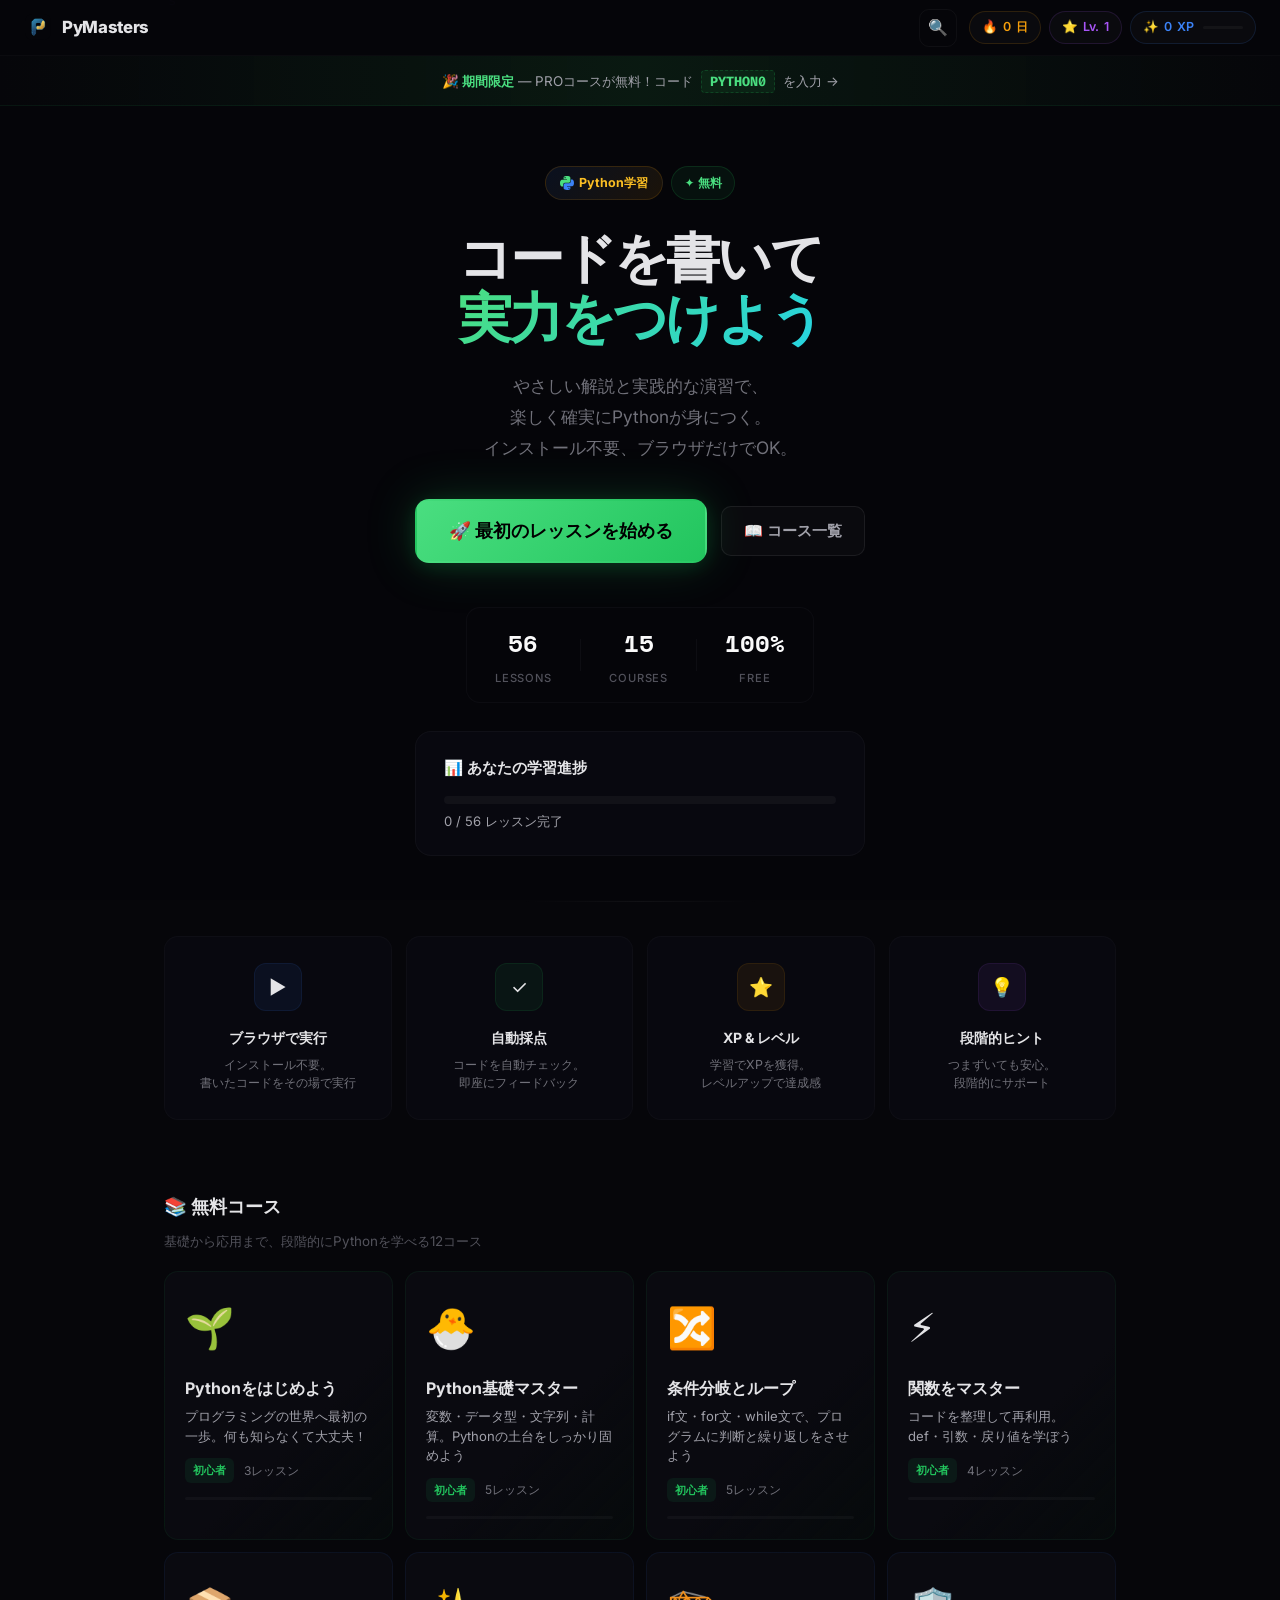
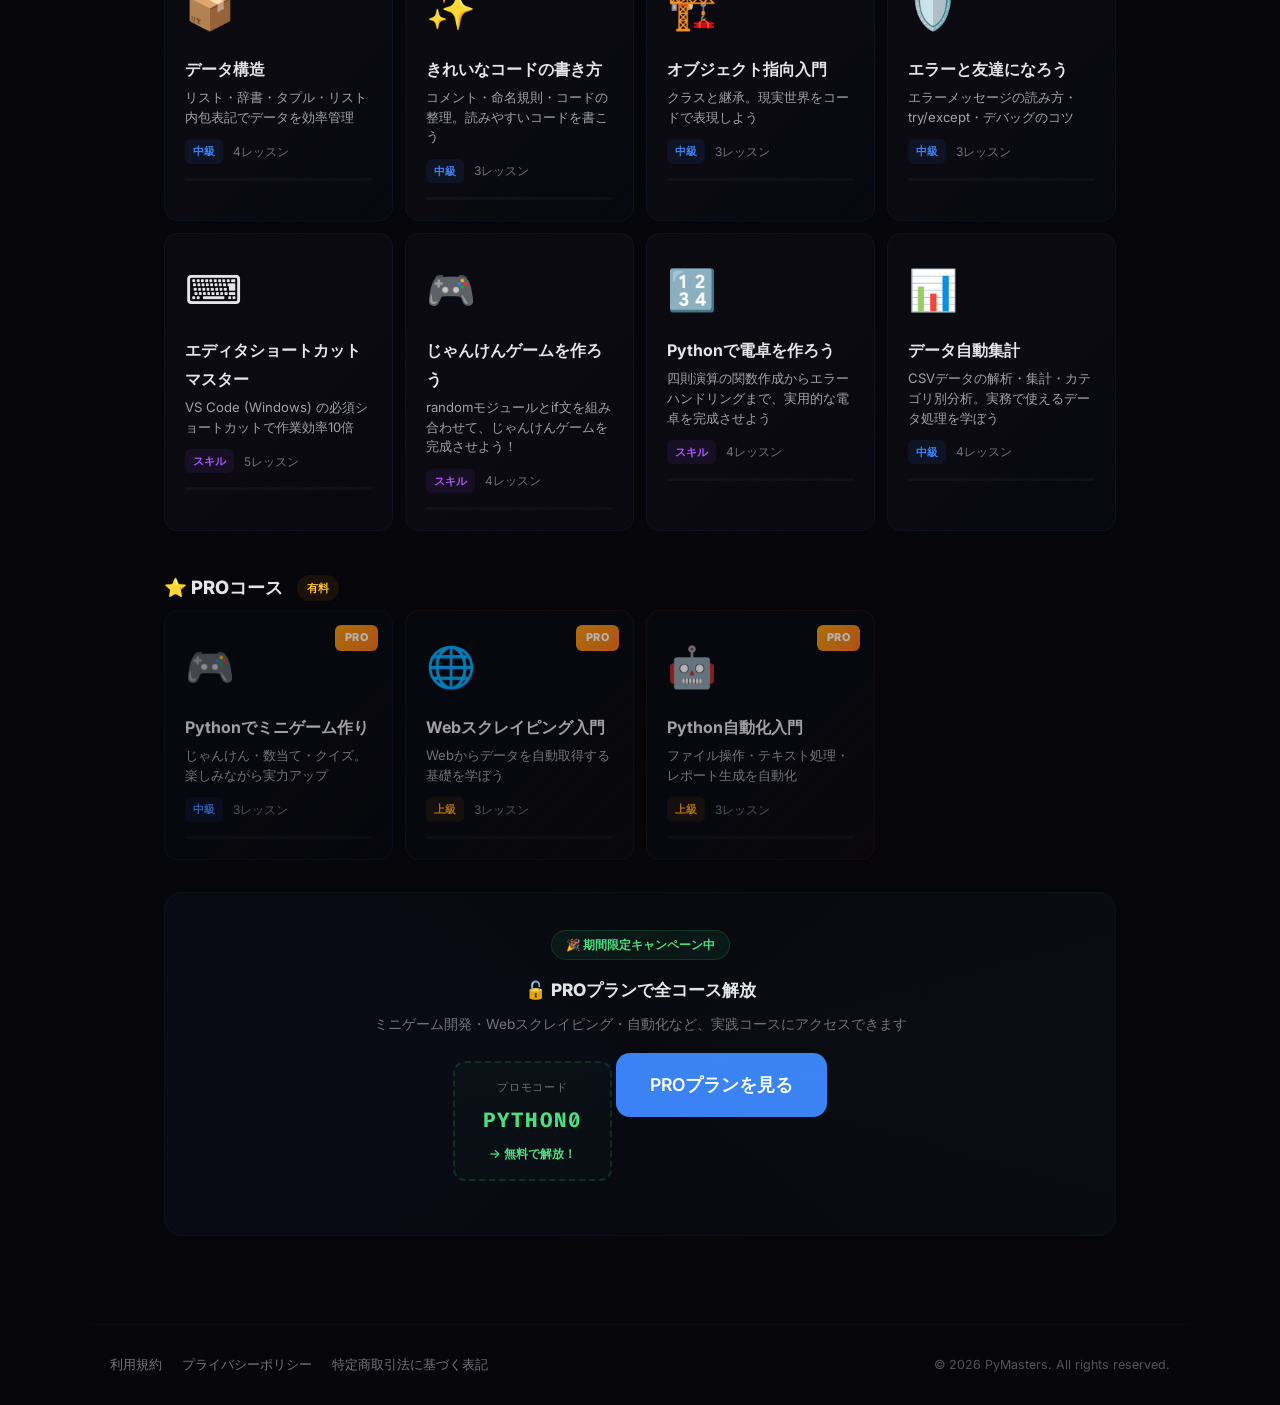
==== commit 84db011c: "fix: transparent favicon icons" ====
--- a/index.html
+++ b/index.html
@@ -2,590 +2,388 @@
 <html lang="ja">
 <head>
 <meta charset="UTF-8">
+<link rel="icon" type="image/x-icon" href="favicon.ico">
+<link rel="icon" type="image/png" sizes="32x32" href="favicon-32x32.png">
+<link rel="icon" type="image/png" sizes="16x16" href="favicon-16x16.png">
+<link rel="apple-touch-icon" sizes="180x180" href="apple-touch-icon.png">
 <meta name="viewport" content="width=device-width, initial-scale=1.0">
-<title>PyMasters - Final Design</title>
+<title>PyMasters - Python学習プラットフォーム | 無料でPythonをマスター</title>
+<meta name="description" content="ブラウザだけでPythonを学べる無料プログラミング学習サイト。コード実行・自動採点・XPシステム搭載。初心者から上級者まで。">
+<meta name="keywords" content="Python,プログラミング,学習,無料,初心者,コーディング,プログラミング教育">
+<meta property="og:title" content="PyMasters - Python学習プラットフォーム">
+<meta property="og:description" content="ブラウザだけでPythonを学べる無料プログラミング学習サイト">
+<meta property="og:type" content="website">
+<meta property="og:image" content="https://pymasters.dev/ogp.png">
+<meta property="og:image:width" content="1200">
+<meta property="og:image:height" content="630">
+<meta name="twitter:card" content="summary_large_image">
+<meta name="twitter:title" content="PyMasters - Python学習プラットフォーム">
+<meta name="twitter:description" content="ブラウザだけでPythonを学べる無料プログラミング学習サイト">
+<meta name="twitter:image" content="https://pymasters.dev/ogp.png">
+<!-- Google tag (gtag.js) -->
+<script async src="https://www.googletagmanager.com/gtag/js?id=G-TF5LHTEM7G"></script>
+<script>
+  window.dataLayer = window.dataLayer || [];
+  function gtag(){dataLayer.push(arguments);}
+  gtag('js', new Date());
+  gtag('config', 'G-TF5LHTEM7G');
+</script>
+<!-- Google AdSense: 自分のIDに置き換えてください -->
+<!-- <script async src="https://pagead2.googlesyndication.com/pagead/js/adsbygoogle.js?client=ca-pub-XXXXXXXXXXXXXXXX" crossorigin="anonymous"></script> -->
+<!-- Pyodide: lazy loaded when entering lesson page -->
+<!-- Google Fonts: Fira Code for editor -->
 <link rel="preconnect" href="https://fonts.googleapis.com">
 <link rel="preconnect" href="https://fonts.gstatic.com" crossorigin>
 <link href="https://fonts.googleapis.com/css2?family=Fira+Code:wght@400;600&family=Inter:wght@400;500;600;700;800;900&family=Space+Mono:wght@400;700&display=swap" rel="stylesheet">
-<style>
-*{margin:0;padding:0;box-sizing:border-box}
-html{scroll-behavior:smooth}
-body{font-family:'Inter',sans-serif;background:#06060a;color:#fafafa;overflow-x:hidden;-webkit-font-smoothing:antialiased}
-
-/* ── MATRIX CANVAS ── */
-#matrixCanvas{
-  position:fixed;top:0;left:0;width:100%;height:100%;
-  z-index:0;opacity:.3;pointer-events:none;
-}
-
-/* ── HEADER ── */
-.hdr{
-  position:sticky;top:0;z-index:100;
-  display:flex;align-items:center;justify-content:space-between;
-  padding:0 24px;height:56px;
-  background:#06060ae8;
-  backdrop-filter:blur(20px);-webkit-backdrop-filter:blur(20px);
-  border-bottom:1px solid #ffffff06;
-}
-.logo{display:flex;align-items:center;gap:10px;cursor:pointer}
-.logo-icon{width:28px;height:28px;border-radius:6px}
-.logo h1{font-size:1.05rem;font-weight:800;letter-spacing:-.02em}
-.hdr-right{display:flex;align-items:center;gap:10px}
-.badge{
-  display:inline-flex;align-items:center;gap:4px;
-  padding:4px 10px;border-radius:8px;font-size:.75rem;font-weight:600;
-  background:#ffffff06;border:1px solid #ffffff0a;
-}
-
-.badge-xp{position:relative}
-.xpbar-mini{width:100%;height:3px;background:#ffffff0a;border-radius:2px;margin-top:3px;overflow:hidden}
-.xpbar-fill{height:100%;background:linear-gradient(90deg,#f59e0b,#fbbf24);border-radius:2px}
-.search-btn{
-  background:none;border:1px solid #ffffff0a;border-radius:8px;
-  padding:4px 10px;cursor:pointer;font-size:.9rem;
-  transition:all .2s ease;
-}
-.search-btn:hover{background:#ffffff08;border-color:#ffffff15}
-
-/* ── PROMO STRIP ── */
-.promo-strip{
-  position:relative;z-index:2;
-  background:linear-gradient(90deg,#06060a,#0f2e1a80,#06060a);
-  border-bottom:1px solid #22c55e15;
-  padding:10px 24px;text-align:center;
-}
-.promo-strip-text{font-size:.84rem;color:#a1a1aa}
-.promo-strip-text strong{color:#4ade80;font-weight:700}
-.promo-code-inline{
-  font-family:'Fira Code',monospace;font-weight:700;color:#4ade80;
-  background:#22c55e12;padding:2px 8px;border-radius:4px;
-  border:1px dashed #22c55e35;margin:0 4px;
-}
-
-/* ── HERO ── */
-.hero{
-  position:relative;z-index:1;
-  min-height:calc(100vh - 112px);
-  display:flex;align-items:center;justify-content:center;
-  text-align:center;
-  padding:60px 24px;
-}
-.hero-content{max-width:680px;position:relative}
-
-/* Floating code fragments */
-.float-code{
-  position:absolute;
-  font-family:'Fira Code',monospace;font-size:.75rem;
-  color:#22c55e;opacity:0;white-space:nowrap;pointer-events:none;
-  animation:floatIn 1s ease forwards,floatDrift 20s ease-in-out infinite;
-}
-.fc-1{top:5%;left:-40%;animation-delay:.2s,.2s}
-.fc-2{top:25%;right:-45%;animation-delay:.5s,.5s;color:#3b82f6}
-.fc-3{bottom:25%;left:-35%;animation-delay:.8s,.8s;color:#f59e0b}
-.fc-4{top:55%;right:-40%;animation-delay:1.1s,1.1s;color:#22d3ee}
-.fc-5{bottom:5%;right:-20%;animation-delay:1.4s,1.4s;color:#a855f7}
-@keyframes floatIn{from{opacity:0;transform:translateY(10px)}to{opacity:.18;transform:translateY(0)}}
-@keyframes floatDrift{0%,100%{transform:translateY(0) translateX(0)}50%{transform:translateY(-20px) translateX(10px)}}
-
-.hero-tag{
-  display:inline-flex;align-items:center;gap:8px;
-  margin-bottom:28px;animation:fadeUp .5s ease both;
-}
-.hero-tag-python{
-  display:inline-flex;align-items:center;gap:5px;
-  padding:5px 14px;border-radius:100px;
-  background:linear-gradient(135deg,#3b82f618,#f59e0b18);
-  border:1px solid #f59e0b25;
-  font-size:.78rem;font-weight:700;color:#fbbf24;
-}
-.hero-tag-python svg{width:14px;height:14px}
-.hero-tag-free{
-  padding:5px 12px;border-radius:100px;
-  background:#22c55e10;border:1px solid #22c55e25;
-  font-size:.75rem;font-weight:700;color:#4ade80;
-}
-
-.hero h2{
-  font-size:3.4rem;font-weight:900;line-height:1.1;
-  letter-spacing:-.05em;margin-bottom:22px;
-  animation:fadeUp .5s ease .1s both;
-}
-.hero em{
-  font-style:normal;
-  background:linear-gradient(135deg,#4ade80 0%,#22d3ee 60%,#3b82f6 100%);
-  background-size:200% auto;
-  -webkit-background-clip:text;-webkit-text-fill-color:transparent;
-  background-clip:text;
-  animation:shimmer 5s ease-in-out infinite;
-}
-@keyframes shimmer{0%,100%{background-position:0% center}50%{background-position:200% center}}
-
-.hero p{
-  color:#71717a;font-size:1.08rem;line-height:1.8;
-  margin-bottom:36px;max-width:500px;margin-left:auto;margin-right:auto;
-  animation:fadeUp .5s ease .2s both;
-}
-
-.hero-cta-group{
-  display:flex;align-items:center;justify-content:center;gap:14px;
-  margin-bottom:44px;animation:fadeUp .5s ease .3s both;
-}
-.hero-cta{
-  display:inline-flex;align-items:center;gap:8px;
-  padding:15px 38px;border-radius:12px;border:none;cursor:pointer;
-  font-size:1rem;font-weight:700;color:#000;
-  background:linear-gradient(135deg,#4ade80,#22c55e);
-  box-shadow:0 0 50px #22c55e35,0 4px 20px #22c55e25;
-  transition:all .3s ease;
-}
-.hero-cta:hover{transform:translateY(-2px);box-shadow:0 0 70px #22c55e50,0 8px 30px #22c55e35}
-.hero-cta-secondary{
-  display:inline-flex;align-items:center;gap:6px;
-  padding:15px 26px;border-radius:12px;border:1px solid #ffffff12;
-  cursor:pointer;font-size:.92rem;font-weight:600;color:#a1a1aa;
-  background:#ffffff06;transition:all .3s ease;
-}
-.hero-cta-secondary:hover{border-color:#ffffff25;color:#fafafa;background:#ffffff0a}
-
-/* Stats */
-.hero-stats{
-  display:inline-flex;align-items:center;gap:0;
-  background:#06060acc;
-  backdrop-filter:blur(12px);-webkit-backdrop-filter:blur(12px);
-  border:1px solid #ffffff08;border-radius:14px;
-  padding:14px 0;
-  animation:fadeUp .5s ease .4s both;
-}
-.hero-stat{display:flex;flex-direction:column;align-items:center;padding:0 28px}
-.hero-stat-num{
-  font-size:1.5rem;font-weight:900;color:#fafafa;
-  font-family:'Space Mono',monospace;font-variant-numeric:tabular-nums;
-}
-.hero-stat-label{font-size:.7rem;color:#52525b;margin-top:3px;font-weight:500;text-transform:uppercase;letter-spacing:.08em}
-.hero-stat-sep{width:1px;height:32px;background:#ffffff0a}
-
-/* ── PROGRESS CARD ── */
-.progress-card{
-  margin-top:28px;padding:18px 22px;border-radius:14px;
-  background:#0a0a10e0;backdrop-filter:blur(6px);
-  border:1px solid #ffffff08;
-  animation:fadeUp .5s ease .45s both;
-}
-.progress-card h4{font-size:.88rem;font-weight:700;margin-bottom:10px}
-.progress-bar{height:6px;background:#ffffff08;border-radius:4px;overflow:hidden}
-.progress-fill{height:100%;background:linear-gradient(90deg,#22c55e,#4ade80);border-radius:4px;transition:width .8s ease}
-.progress-text{font-size:.75rem;color:#71717a;margin-top:6px}
-
-/* ── NEXT RECOMMEND ── */
-.next-recommend{
-  margin-top:12px;padding:10px 16px;border-radius:10px;
-  background:#f59e0b08;border:1px solid #f59e0b15;
-  font-size:.82rem;
-  animation:fadeUp .5s ease .5s both;
-  cursor:pointer;transition:all .2s ease;
-}
-.next-recommend:hover{background:#f59e0b12;border-color:#f59e0b25}
-.nr-label{color:#fbbf24;font-weight:700;margin-right:6px}
-.nr-course{color:#a1a1aa}
-
-/* ── FEATURES ── */
-.features-sec{
-  position:relative;z-index:2;
-  display:grid;grid-template-columns:repeat(4,1fr);gap:14px;
-  max-width:1000px;margin:0 auto;padding:0 24px 70px;
-}
-.features-sec::before{
-  content:'';position:absolute;top:-35px;left:50%;width:240px;height:1px;
-  transform:translateX(-50%);background:linear-gradient(90deg,transparent,#ffffff0c,transparent);
-}
-.feature-card{
-  background:#0a0a10e0;
-  backdrop-filter:blur(6px);-webkit-backdrop-filter:blur(6px);
-  border:1px solid #ffffff06;border-radius:14px;
-  padding:26px 18px;text-align:center;
-  transition:all .4s cubic-bezier(.23,1,.32,1);
-  position:relative;overflow:hidden;
-}
-.feature-card::before{
-  content:'';position:absolute;top:0;left:20%;right:20%;height:1px;
-  background:var(--fc-a,#3b82f6);opacity:0;transition:all .4s ease;
-}
-.feature-card::after{
-  content:'';position:absolute;top:-30px;left:50%;width:80px;height:80px;
-  transform:translateX(-50%);
-  background:radial-gradient(circle,var(--fc-a,#3b82f6)20,transparent 70%);
-  opacity:0;transition:opacity .4s ease;filter:blur(25px);
-}
-.feature-card:hover{border-color:#ffffff12;transform:translateY(-5px);box-shadow:0 16px 50px var(--fc-g,#3b82f608)}
-.feature-card:hover::before{opacity:.6;left:10%;right:10%}
-.feature-card:hover::after{opacity:1}
-.feature-card:nth-child(1){--fc-a:#3b82f6;--fc-g:#3b82f60a}
-.feature-card:nth-child(2){--fc-a:#22c55e;--fc-g:#22c55e0a}
-.feature-card:nth-child(3){--fc-a:#f59e0b;--fc-g:#f59e0b0a}
-.feature-card:nth-child(4){--fc-a:#a855f7;--fc-g:#a855f70a}
-.feature-icon{
-  width:48px;height:48px;border-radius:12px;
-  display:flex;align-items:center;justify-content:center;
-  font-size:1.2rem;margin:0 auto 14px;
-}
-.fi-blue{background:#3b82f612;border:1px solid #3b82f618}
-.fi-green{background:#22c55e12;border:1px solid #22c55e18}
-.fi-amber{background:#f59e0b12;border:1px solid #f59e0b18}
-.fi-purple{background:#a855f712;border:1px solid #a855f718}
-.feature-card h4{font-size:.88rem;font-weight:700;margin-bottom:5px;color:#e4e4e7}
-.feature-card p{font-size:.78rem;color:#71717a;line-height:1.5}
-
-/* ── COURSES ── */
-.courses-sec{
-  position:relative;z-index:2;
-  max-width:1000px;margin:0 auto;padding:0 24px 70px;
-}
-.courses-sec h3{font-size:1.15rem;font-weight:800;margin-bottom:6px;display:flex;align-items:center;gap:8px}
-.courses-sub{font-size:.84rem;color:#52525b;margin-bottom:18px}
-.pro-tag{font-size:.7rem;background:#f59e0b15;color:#fbbf24;padding:3px 10px;border-radius:100px;margin-left:6px;font-weight:700}
-
-.course-grid{display:grid;grid-template-columns:repeat(auto-fill,minmax(210px,1fr));gap:12px}
-.course-card{
-  background:#0a0a10e0;backdrop-filter:blur(6px);
-  border:1px solid #ffffff06;border-radius:14px;padding:18px;
-  transition:all .3s ease;cursor:pointer;position:relative;overflow:hidden;
-}
-.course-card::before{
-  content:'';position:absolute;top:0;left:0;right:0;height:2px;
-  background:linear-gradient(90deg,#22c55e,#3b82f6);opacity:0;transition:opacity .3s ease;
-}
-.course-card:hover{border-color:#ffffff12;transform:translateY(-3px);box-shadow:0 12px 40px #00000030}
-.course-card:hover::before{opacity:1}
-.course-emoji{font-size:1.5rem;margin-bottom:6px;display:block}
-.course-name{font-size:.88rem;font-weight:700;margin-bottom:3px}
-.course-meta{font-size:.72rem;color:#52525b}
-.course-bar{height:3px;background:#ffffff08;border-radius:4px;margin-top:10px;overflow:hidden}
-.course-bar-fill{height:100%;border-radius:4px;transition:width .6s ease}
-.cbf-complete{background:linear-gradient(90deg,#22c55e,#4ade80)}
-.cbf-progress{background:linear-gradient(90deg,#f59e0b,#fbbf24)}
-
-/* Premium Banner */
-.premium-banner{
-  margin-top:32px;padding:36px 32px;border-radius:18px;
-  background:#0a0a10e0;backdrop-filter:blur(6px);
-  border:1px solid #22c55e12;text-align:center;
-  position:relative;overflow:hidden;
-}
-.premium-banner::before{
-  content:'';position:absolute;inset:0;
-  background:conic-gradient(from 0deg at 50% 50%,transparent,#22c55e06,transparent,#3b82f606,transparent);
-  animation:rc 15s linear infinite;
-}
-@keyframes rc{to{transform:rotate(360deg)}}
-.premium-banner h4{font-size:1.08rem;font-weight:800;margin-bottom:8px;position:relative}
-.premium-banner>p{font-size:.86rem;color:#71717a;margin-bottom:18px;position:relative}
-.promo-badge-banner{
-  display:inline-block;padding:4px 14px;border-radius:100px;
-  background:#22c55e15;border:1px solid #22c55e30;
-  font-size:.72rem;font-weight:700;color:#4ade80;
-  margin-bottom:14px;position:relative;
-  animation:promoPulse 2s ease-in-out infinite;
-}
-@keyframes promoPulse{0%,100%{box-shadow:0 0 0 0 #22c55e25}50%{box-shadow:0 0 0 6px #22c55e00}}
-.promo-code-box{
-  display:inline-flex;flex-direction:column;align-items:center;gap:4px;
-  padding:14px 28px;border-radius:12px;
-  background:#22c55e08;border:2px dashed #22c55e30;
-  margin-bottom:18px;position:relative;
-}
-.promo-code-label{font-size:.7rem;color:#71717a;text-transform:uppercase;letter-spacing:.06em}
-.promo-code-value{
-  font-family:'Fira Code',monospace;font-size:1.3rem;font-weight:700;
-  color:#4ade80;letter-spacing:.1em;
-}
-.promo-code-desc{font-size:.78rem;color:#4ade80;font-weight:600}
-.premium-btn{
-  display:inline-flex;align-items:center;gap:6px;
-  padding:12px 28px;border-radius:10px;border:none;cursor:pointer;
-  font-size:.9rem;font-weight:700;color:#000;
-  background:linear-gradient(135deg,#4ade80,#22c55e);
-  box-shadow:0 0 30px #22c55e25;transition:all .3s ease;position:relative;
-}
-.premium-btn:hover{box-shadow:0 0 50px #22c55e40;transform:translateY(-2px)}
-
-/* ── FOOTER ── */
-.ftr{position:relative;z-index:2;text-align:center;padding:40px 24px;border-top:1px solid #ffffff06}
-.ftr-links{display:flex;gap:20px;justify-content:center;margin-bottom:12px}
-.ftr-links a{color:#3f3f46;font-size:.8rem;text-decoration:none;transition:color .2s}
-.ftr-links a:hover{color:#71717a}
-.ftr small{color:#27272a;font-size:.75rem}
-
-/* ── ANIMATIONS ── */
-@keyframes fadeUp{from{opacity:0;transform:translateY(16px)}to{opacity:1;transform:translateY(0)}}
-
-/* ── RESPONSIVE ── */
-@media(max-width:768px){
-  .hero{padding:48px 20px;min-height:auto}
-  .hero h2{font-size:2.2rem}
-  .hero p{font-size:.98rem}
-  .hero-stats{padding:10px 0}
-  .hero-stat{padding:0 18px}
-  .hero-stat-num{font-size:1.2rem}
-  .features-sec{grid-template-columns:1fr 1fr;gap:10px}
-  .course-grid{grid-template-columns:1fr}
-  .float-code{display:none}
-}
-@media(max-width:480px){
-  .hero h2{font-size:1.8rem}
-  .features-sec{grid-template-columns:1fr}
-  .hero-stats{flex-wrap:wrap;justify-content:center;gap:8px}
-  .hero-stat-sep{display:none}
-  .hero-cta-group{flex-direction:column}
-}
-</style>
+<link rel="stylesheet" href="style.css">
 </head>
 <body>
 
+<!-- Matrix Code Rain Background -->
 <canvas id="matrixCanvas"></canvas>
 
-<!-- HEADER -->
+<!-- Pyodide Loading (shown in editor area, not full page) -->
+
+<!-- ===== HEADER ===== -->
 <header class="hdr">
-  <div class="logo">
+  <div class="logo" onclick="nav('home')">
     <img class="logo-icon" src="icon-192x192.png" alt="PyMasters">
     <h1>PyMasters</h1>
   </div>
   <div class="hdr-right">
-    <button class="search-btn" title="用語検索">🔍</button>
-    <div class="badge">🔥 3日</div>
-    <div class="badge">⭐ Lv.5</div>
-    <div class="badge badge-xp">✨ 420 XP
-      <div class="xpbar-mini"><div class="xpbar-fill" style="width:65%"></div></div>
+    <button class="search-btn" onclick="openSearch()" title="用語検索">🔍</button>
+    <div class="hdr-stats">
+      <div class="badge st-c"><span>🔥</span><span id="stN">0</span>日</div>
+      <div class="badge lv-c"><span>⭐</span>Lv.<span id="lvN">1</span></div>
+      <div class="badge xp-c"><span>✨</span><span id="xpN">0</span>XP
+        <div class="xpbar-m"><div class="xpbar-f" id="xpF" style="width:0%"></div></div>
+      </div>
     </div>
   </div>
 </header>
 
-<!-- PROMO -->
-<div class="promo-strip">
+<!-- ===== PROMO STRIP ===== -->
+<div class="promo-strip" id="promoStrip">
   <span class="promo-strip-text">
     <strong>🎉 期間限定</strong> — PROコースが無料！コード <span class="promo-code-inline">PYTHON0</span> を入力 →
   </span>
 </div>
 
-<!-- HERO -->
-<section class="hero">
-  <div class="float-code fc-1">def fibonacci(n):</div>
-  <div class="float-code fc-2">for i in range(10):</div>
-  <div class="float-code fc-3">print("Hello, World!")</div>
-  <div class="float-code fc-4">if __name__ == "__main__":</div>
-  <div class="float-code fc-5">import numpy as np</div>
-
-  <div class="hero-content">
-    <div class="hero-tag">
-      <span class="hero-tag-python">
-        <svg viewBox="0 0 256 255" xmlns="http://www.w3.org/2000/svg" preserveAspectRatio="xMidYMid"><path d="M126.916.072c-64.832 0-60.784 28.115-60.784 28.115l.072 29.128h61.868v8.745H41.631S.145 61.355.145 126.77c0 65.417 36.21 63.097 36.21 63.097h21.61v-30.356s-1.165-36.21 35.632-36.21h61.362s34.475.557 34.475-33.319V33.97S194.67.072 126.916.072zM92.802 19.66a11.12 11.12 0 0 1 11.13 11.13 11.12 11.12 0 0 1-11.13 11.13 11.12 11.12 0 0 1-11.13-11.13 11.12 11.12 0 0 1 11.13-11.13z" fill="#4ade80"/><path d="M128.757 254.126c64.832 0 60.784-28.115 60.784-28.115l-.072-29.127H127.6v-8.745h86.441s41.486 4.705 41.486-60.712c0-65.416-36.21-63.096-36.21-63.096h-21.61v30.355s1.165 36.21-35.632 36.21h-61.362s-34.475-.557-34.475 33.32v56.013s-5.235 33.897 62.518 33.897zm34.114-19.586a11.12 11.12 0 0 1-11.13-11.13 11.12 11.12 0 0 1 11.13-11.131 11.12 11.12 0 0 1 11.13 11.13 11.12 11.12 0 0 1-11.13 11.13z" fill="#3b82f6"/></svg>
-        Python学習
-      </span>
-      <span class="hero-tag-free">✦ 無料</span>
-    </div>
-    <h2>コードを書いて<br><em>実力をつけよう</em></h2>
-    <p>やさしい解説と実践的な演習で、<br>楽しく確実にPythonが身につく。<br>インストール不要、ブラウザだけでOK。</p>
-    <div class="hero-cta-group">
-      <button class="hero-cta">🚀 学習を始める</button>
-      <button class="hero-cta-secondary">📖 コース一覧</button>
-    </div>
-    <div class="hero-stats">
-      <div class="hero-stat">
-        <span class="hero-stat-num" data-target="56">0</span>
-        <span class="hero-stat-label">Lessons</span>
-      </div>
-      <div class="hero-stat-sep"></div>
-      <div class="hero-stat">
-        <span class="hero-stat-num" data-target="15">0</span>
-        <span class="hero-stat-label">Courses</span>
-      </div>
-      <div class="hero-stat-sep"></div>
-      <div class="hero-stat">
-        <span class="hero-stat-num" data-target="100" data-suffix="%">0%</span>
-        <span class="hero-stat-label">Free</span>
-      </div>
-    </div>
-
-    <!-- Progress Card -->
-    <div class="progress-card">
-      <h4>📊 あなたの学習進捗</h4>
-      <div class="progress-bar"><div class="progress-fill" style="width:18%"></div></div>
-      <div class="progress-text">10 / 56 レッスン完了</div>
-    </div>
-
-    <!-- Next Recommend -->
-    <div class="next-recommend">
-      <span class="nr-label">次のおすすめ →</span>
-      <span class="nr-course">🐣 Python基礎マスター（Lesson 4/5）</span>
-    </div>
-  </div>
-</section>
-
-<!-- FEATURES -->
-<section class="features-sec">
-  <div class="feature-card">
-    <div class="feature-icon fi-blue">▶</div>
-    <h4>ブラウザで実行</h4>
-    <p>インストール不要。<br>書いたコードをその場で実行</p>
-  </div>
-  <div class="feature-card">
-    <div class="feature-icon fi-green">✓</div>
-    <h4>自動採点</h4>
-    <p>コードを自動チェック。<br>即座にフィードバック</p>
-  </div>
-  <div class="feature-card">
-    <div class="feature-icon fi-amber">⭐</div>
-    <h4>XP & レベル</h4>
-    <p>学習でXPを獲得。<br>レベルアップで達成感</p>
-  </div>
-  <div class="feature-card">
-    <div class="feature-icon fi-purple">💡</div>
-    <h4>段階的ヒント</h4>
-    <p>つまずいても安心。<br>段階的にサポート</p>
-  </div>
-</section>
-
-<!-- COURSES -->
-<section class="courses-sec">
-  <h3>📚 無料コース</h3>
-  <p class="courses-sub">基礎から応用まで、段階的にPythonを学べる12コース</p>
-  <div class="course-grid">
-    <div class="course-card"><span class="course-emoji">🌱</span><div class="course-name">Pythonをはじめよう</div><div class="course-meta">3 レッスン</div><div class="course-bar"><div class="course-bar-fill cbf-complete" style="width:100%"></div></div></div>
-    <div class="course-card"><span class="course-emoji">🐣</span><div class="course-name">Python基礎マスター</div><div class="course-meta">5 レッスン</div><div class="course-bar"><div class="course-bar-fill cbf-progress" style="width:60%"></div></div></div>
-    <div class="course-card"><span class="course-emoji">🔀</span><div class="course-name">条件分岐とループ</div><div class="course-meta">5 レッスン</div><div class="course-bar"><div class="course-bar-fill" style="width:0%"></div></div></div>
-    <div class="course-card"><span class="course-emoji">⚡</span><div class="course-name">関数をマスター</div><div class="course-meta">4 レッスン</div><div class="course-bar"><div class="course-bar-fill" style="width:0%"></div></div></div>
-    <div class="course-card"><span class="course-emoji">📦</span><div class="course-name">データ構造</div><div class="course-meta">4 レッスン</div><div class="course-bar"><div class="course-bar-fill" style="width:0%"></div></div></div>
-    <div class="course-card"><span class="course-emoji">✨</span><div class="course-name">きれいなコードの書き方</div><div class="course-meta">3 レッスン</div><div class="course-bar"><div class="course-bar-fill" style="width:0%"></div></div></div>
-    <div class="course-card"><span class="course-emoji">🛡️</span><div class="course-name">エラーと友達になろう</div><div class="course-meta">3 レッスン</div><div class="course-bar"><div class="course-bar-fill" style="width:0%"></div></div></div>
-    <div class="course-card"><span class="course-emoji">🏗️</span><div class="course-name">オブジェクト指向入門</div><div class="course-meta">3 レッスン</div><div class="course-bar"><div class="course-bar-fill" style="width:0%"></div></div></div>
-    <div class="course-card"><span class="course-emoji">🎮</span><div class="course-name">じゃんけんゲームを作ろう</div><div class="course-meta">4 レッスン</div><div class="course-bar"><div class="course-bar-fill" style="width:0%"></div></div></div>
-    <div class="course-card"><span class="course-emoji">🔢</span><div class="course-name">Pythonで電卓を作ろう</div><div class="course-meta">4 レッスン</div><div class="course-bar"><div class="course-bar-fill" style="width:0%"></div></div></div>
-    <div class="course-card"><span class="course-emoji">📊</span><div class="course-name">データ自動集計</div><div class="course-meta">4 レッスン</div><div class="course-bar"><div class="course-bar-fill" style="width:0%"></div></div></div>
-    <div class="course-card"><span class="course-emoji">⌨️</span><div class="course-name">ショートカットマスター</div><div class="course-meta">5 レッスン</div><div class="course-bar"><div class="course-bar-fill" style="width:0%"></div></div></div>
-  </div>
-
-  <h3 style="margin-top:40px">⭐ PROコース <span class="pro-tag">PRO</span></h3>
-  <div class="course-grid">
-    <div class="course-card"><span class="course-emoji">🎮</span><div class="course-name">ミニゲーム作り</div><div class="course-meta">3 レッスン ・ PRO</div></div>
-    <div class="course-card"><span class="course-emoji">🌐</span><div class="course-name">Webスクレイピング入門</div><div class="course-meta">3 レッスン ・ PRO</div></div>
-    <div class="course-card"><span class="course-emoji">🤖</span><div class="course-name">Python自動化入門</div><div class="course-meta">3 レッスン ・ PRO</div></div>
-  </div>
-
-  <div class="premium-banner">
-    <div class="promo-badge-banner">🎉 期間限定キャンペーン中</div>
-    <h4>🔓 PROプランで全コース解放</h4>
-    <p>ミニゲーム開発・Webスクレイピング・自動化など、実践コースにアクセスできます</p>
-    <div class="promo-code-box">
-      <div class="promo-code-label">プロモコード</div>
-      <div class="promo-code-value">PYTHON0</div>
-      <div class="promo-code-desc">→ 無料で解放！</div>
-    </div>
-    <button class="premium-btn">PROプランを見る →</button>
-  </div>
-</section>
-
-<!-- FOOTER -->
-<footer class="ftr">
-  <div class="ftr-links">
-    <a href="#">利用規約</a>
-    <a href="#">プライバシーポリシー</a>
-    <a href="#">特定商取引法に基づく表記</a>
-  </div>
-  <small>&copy; 2026 PyMasters. All rights reserved.</small>
-</footer>
+<!-- ===== SEARCH MODAL (用語検索) ===== -->
+<div class="modal-overlay" id="searchModal">
+  <div class="search-modal">
+    <div class="search-modal-header">
+      <input type="text" id="searchInput" placeholder="用語を検索... 例: 変数、リスト、for文" oninput="doSearch(this.value)" autocomplete="off">
+      <button class="close-btn" onclick="closeSearch()">✕</button>
+    </div>
+    <div class="search-results" id="searchResults">
+      <div class="search-placeholder">🔍 プログラミング用語を検索してみよう</div>
+    </div>
+  </div>
+</div>
+
+<!-- ===== GLOSSARY POPUP (用語ポップアップ) ===== -->
+<div class="glossary-popup" id="glossaryPopup">
+  <div class="glossary-popup-header">
+    <span class="glossary-popup-title" id="gpTitle"></span>
+    <button class="close-btn-sm" onclick="closeGlossary()">✕</button>
+  </div>
+  <div class="glossary-popup-short" id="gpShort"></div>
+  <div class="glossary-popup-detail" id="gpDetail"></div>
+  <div class="glossary-popup-example" id="gpExample" style="display:none">
+    <div class="gp-ex-label">コード例:</div>
+    <pre class="gp-ex-code" id="gpExCode"></pre>
+  </div>
+  <div class="glossary-popup-related" id="gpRelated"></div>
+</div>
+
+<!-- ===== HOME PAGE ===== -->
+<div class="pg on" id="pg-home">
+  <div class="hero">
+    <!-- Floating code fragments -->
+    <div class="float-code fc-1">def fibonacci(n):</div>
+    <div class="float-code fc-2">for i in range(10):</div>
+    <div class="float-code fc-3">print("Hello, World!")</div>
+    <div class="float-code fc-4">if __name__ == "__main__":</div>
+    <div class="float-code fc-5">import numpy as np</div>
+
+    <div class="hero-content">
+      <div class="hero-tag">
+        <span class="hero-tag-python">
+          <svg viewBox="0 0 256 255" width="14" height="14" xmlns="http://www.w3.org/2000/svg" preserveAspectRatio="xMidYMid"><path d="M126.916.072c-64.832 0-60.784 28.115-60.784 28.115l.072 29.128h61.868v8.745H41.631S.145 61.355.145 126.77c0 65.417 36.21 63.097 36.21 63.097h21.61v-30.356s-1.165-36.21 35.632-36.21h61.362s34.475.557 34.475-33.319V33.97S194.67.072 126.916.072zM92.802 19.66a11.12 11.12 0 0 1 11.13 11.13 11.12 11.12 0 0 1-11.13 11.13 11.12 11.12 0 0 1-11.13-11.13 11.12 11.12 0 0 1 11.13-11.13z" fill="#4ade80"/><path d="M128.757 254.126c64.832 0 60.784-28.115 60.784-28.115l-.072-29.127H127.6v-8.745h86.441s41.486 4.705 41.486-60.712c0-65.416-36.21-63.096-36.21-63.096h-21.61v30.355s1.165 36.21-35.632 36.21h-61.362s-34.475-.557-34.475 33.32v56.013s-5.235 33.897 62.518 33.897zm34.114-19.586a11.12 11.12 0 0 1-11.13-11.13 11.12 11.12 0 0 1 11.13-11.131 11.12 11.12 0 0 1 11.13 11.13 11.12 11.12 0 0 1-11.13 11.13z" fill="#3b82f6"/></svg>
+          Python学習
+        </span>
+        <span class="hero-tag-free">✦ 無料</span>
+      </div>
+      <h2>コードを書いて<br><em>実力をつけよう</em></h2>
+      <p>やさしい解説と実践的な演習で、<br>楽しく確実にPythonが身につく。<br>インストール不要、ブラウザだけでOK。</p>
+      <div class="hero-cta-group">
+        <button class="btn btn-p btn-l hero-cta-main" id="heroCTA" onclick="heroCTAClick()">🚀 学習を始める</button>
+        <button class="btn btn-o hero-cta-sub" onclick="document.getElementById('csec').scrollIntoView({behavior:'smooth'})">📖 コース一覧</button>
+      </div>
+      <div class="hero-stats">
+        <div class="hero-stat"><span class="hero-stat-num" data-target="56">0</span><span class="hero-stat-label">Lessons</span></div>
+        <div class="hero-stat-sep"></div>
+        <div class="hero-stat"><span class="hero-stat-num" data-target="15">0</span><span class="hero-stat-label">Courses</span></div>
+        <div class="hero-stat-sep"></div>
+        <div class="hero-stat"><span class="hero-stat-num" data-target="100" data-suffix="%">0%</span><span class="hero-stat-label">Free</span></div>
+      </div>
+      <div class="progress-card">
+        <h3>📊 あなたの学習進捗</h3>
+        <div class="pbar"><div class="pbar-f" id="oP" style="width:0%"></div></div>
+        <div class="ptxt" id="oPT">0 / 0 レッスン完了</div>
+      </div>
+      <div class="next-recommend" id="nextRecommend" style="display:none"></div>
+    </div>
+  </div>
+
+  <!-- Features Section -->
+  <div class="features-sec">
+    <div class="feature-card"><div class="feature-icon fi-blue">▶</div><h4>ブラウザで実行</h4><p>インストール不要。<br>書いたコードをその場で実行</p></div>
+    <div class="feature-card"><div class="feature-icon fi-green">✓</div><h4>自動採点</h4><p>コードを自動チェック。<br>即座にフィードバック</p></div>
+    <div class="feature-card"><div class="feature-icon fi-amber">⭐</div><h4>XP & レベル</h4><p>学習でXPを獲得。<br>レベルアップで達成感</p></div>
+    <div class="feature-card"><div class="feature-icon fi-purple">💡</div><h4>段階的ヒント</h4><p>つまずいても安心。<br>段階的にサポート</p></div>
+  </div>
+
+  <div class="ad-slot" style="display:none"><p>広告エリア（AdSense配置位置）</p></div>
+
+  <div class="courses-sec" id="csec">
+    <h3>📚 無料コース</h3>
+    <p class="courses-sub">基礎から応用まで、段階的にPythonを学べる12コース</p>
+    <div class="course-grid" id="cg"></div>
+
+    <h3 style="margin-top:40px">⭐ PROコース <span class="pro-label">有料</span></h3>
+    <div class="course-grid" id="cg-pro"></div>
+    <div class="premium-banner">
+      <div class="promo-badge-banner">🎉 期間限定キャンペーン中</div>
+      <h4>🔓 PROプランで全コース解放</h4>
+      <p>ミニゲーム開発・Webスクレイピング・自動化など、実践コースにアクセスできます</p>
+      <div class="promo-code-box">
+        <div class="promo-code-label">プロモコード</div>
+        <div class="promo-code-value">PYTHON0</div>
+        <div class="promo-code-desc">→ 無料で解放！</div>
+      </div>
+      <button class="btn btn-p btn-l" onclick="openGumroad()">PROプランを見る</button>
+    </div>
+  </div>
+
+  <div class="ad-slot" style="display:none"><p>広告エリア（AdSense配置位置）</p></div>
+
+  <footer class="ftr">
+    <div class="ftr-links">
+      <a href="#" onclick="nav('terms');return false">利用規約</a>
+      <a href="#" onclick="nav('privacy');return false">プライバシーポリシー</a>
+      <a href="#" onclick="nav('law');return false">特定商取引法に基づく表記</a>
+    </div>
+    <small>&copy; 2026 PyMasters. All rights reserved.</small>
+  </footer>
+</div>
+
+<!-- ===== COURSE DETAIL PAGE ===== -->
+<div class="pg" id="pg-course">
+  <div class="course-detail">
+    <div class="back-link" onclick="nav('home')">← コース一覧に戻る</div>
+    <div id="cdH"></div>
+    <div class="lesson-list" id="lL"></div>
+  </div>
+</div>
+
+<!-- ===== LESSON PAGE ===== -->
+<div class="pg" id="pg-lesson">
+  <div class="lesson-page">
+    <div class="lesson-content" id="lcEl"></div>
+    <div class="editor-panel" id="editorPanel">
+      <!-- Pyodide loading overlay (shown over editor only) -->
+      <div class="pyodide-loading" id="pyodideLoading" style="display:none">
+        <div class="pyodide-loading-inner">
+          <div class="pyodide-spinner"></div>
+          <div class="pyodide-loading-text">🐍 Python環境を準備中…</div>
+          <div class="pyodide-progress-bar"><div class="pyodide-progress-fill" id="pyodideProgressFill"></div></div>
+          <div class="pyodide-progress-text" id="pyodideProgressText">0%</div>
+          <div class="pyodide-cache-note">初回は少し時間がかかりますが、2回目以降はキャッシュで高速です</div>
+        </div>
+      </div>
+      <div class="ep-header">
+        <div class="ep-file-tab">
+          <div class="ep-tab active">🐍 lesson.py</div>
+        </div>
+        <div class="ep-actions">
+          <button class="btn btn-s" onclick="rstCode()">↺ リセット</button>
+          <button class="btn btn-p" onclick="runCode()">▶ 実行</button>
+          <button class="btn btn-g" onclick="chkAns()">✓ 答え合わせ</button>
+        </div>
+      </div>
+      <div class="exercise-inst" id="eiEl"></div>
+      <div class="editor-wrapper">
+        <div class="editor-highlight-layer" id="edHL" aria-hidden="true"></div>
+        <div class="editor-line-numbers" id="edLN" aria-hidden="true"></div>
+        <textarea class="code-editor" id="edEl" spellcheck="false"></textarea>
+      </div>
+      <div class="editor-status editor-status-pc">
+        <span>Enter: 実行</span>
+        <span>Shift+Enter: 改行</span>
+        <span>Ctrl+/: コメント</span>
+        <span>Alt+↑↓: 行移動</span>
+      </div>
+      <div class="hint-toggle" id="htEl" onclick="togHint()">💡 ヒントを見る</div>
+      <div class="hint-panel" id="hpEl" style="display:none"></div>
+      <div class="output-panel">
+        <div class="output-header">出力</div>
+        <div class="output-content" id="opEl">ここに実行結果が表示されます</div>
+      </div>
+      <div class="lesson-nav">
+        <button class="btn btn-o" id="pvBtn" onclick="pvL()">← 前へ</button>
+        <button class="btn btn-o" id="showAnsBtn" onclick="showAnswer()" style="display:none">👁 答えを見る</button>
+        <button class="btn btn-o" id="nxBtn" onclick="nxL()">次へ →</button>
+      </div>
+      <div class="lesson-nav-sub">
+        <a href="#" onclick="openCourse(cCrs.id);return false">📚 コース一覧に戻る</a>
+      </div>
+    </div>
+  </div>
+</div>
+
+<!-- ===== LEGAL PAGES ===== -->
+<div class="pg" id="pg-terms">
+  <div class="legal-page">
+    <div class="back-link" onclick="nav('home')">← トップに戻る</div>
+    <h2>利用規約</h2>
+    <p>最終更新日: 2026年2月</p>
+    <h3>第1条（適用）</h3><p>本規約は、PyMasters（以下「本サービス」）の利用条件を定めるものです。ユーザーは本規約に同意の上、本サービスを利用するものとします。</p>
+    <h3>第2条（サービス内容）</h3><p>本サービスは、プログラミング学習のための教育コンテンツを提供するWebサービスです。コンテンツは無料プランと有料プラン（PROプラン）があります。</p>
+    <h3>第3条（禁止事項）</h3><ul><li>本サービスのコンテンツの無断転載・複製・販売</li><li>サービスの逆コンパイル・リバースエンジニアリング</li><li>不正アクセスやサーバーへの過度な負荷</li><li>他のユーザーへの迷惑行為</li></ul>
+    <h3>第4条（知的財産権）</h3><p>本サービスに含まれるすべてのコンテンツの著作権は運営者に帰属します。</p>
+    <h3>第5条（免責事項）</h3><p>本サービスは教育目的で提供されており、内容の正確性や完全性を保証するものではありません。</p>
+    <h3>第6条（有料サービス）</h3><p>PROプランの決済はGumroad社を通じて行われます。解約はいつでも可能です。返金はGumroad社の規定に従います。</p>
+    <h3>第7条（規約の変更）</h3><p>運営者は本規約を変更できるものとし、変更後の規約は本ページにて公表した時点で効力を生じます。</p>
+  </div>
+</div>
+<div class="pg" id="pg-privacy">
+  <div class="legal-page">
+    <div class="back-link" onclick="nav('home')">← トップに戻る</div>
+    <h2>プライバシーポリシー</h2>
+    <p>最終更新日: 2026年2月</p>
+    <h3>1. 収集する情報</h3><ul><li><strong>学習進捗データ</strong>: ブラウザのlocalStorageに保存（サーバー送信なし）</li><li><strong>アクセス解析</strong>: Google Analytics等で匿名情報を収集する場合があります</li><li><strong>広告</strong>: Google AdSenseがCookieを使用します</li></ul>
+    <h3>2. 利用目的</h3><ul><li>サービスの改善・運営</li><li>広告の配信・最適化</li></ul>
+    <h3>3. 第三者提供</h3><p>個人を特定できる情報を第三者に提供することはありません。</p>
+    <h3>4. Cookie</h3><p>本サービスではCookieを使用します。無効化も可能ですが一部機能が制限されます。</p>
+  </div>
+</div>
+<div class="pg" id="pg-law">
+  <div class="legal-page">
+    <div class="back-link" onclick="nav('home')">← トップに戻る</div>
+    <h2>特定商取引法に基づく表記</h2>
+    <table class="law-table">
+      <tr><td class="law-th">販売業者</td><td>坂本 大就</td></tr>
+      <tr><td class="law-th">運営責任者</td><td>坂本 大就</td></tr>
+      <tr><td class="law-th">所在地</td><td>請求があった場合に遅滞なく開示します</td></tr>
+      <tr><td class="law-th">連絡先</td><td>daijyu150m@gmail.com</td></tr>
+      <tr><td class="law-th">販売価格</td><td>各サービスページに表示する価格（税込）</td></tr>
+      <tr><td class="law-th">支払方法</td><td>クレジットカード（Gumroad経由）</td></tr>
+      <tr><td class="law-th">引渡し時期</td><td>決済完了後、即時利用可能</td></tr>
+      <tr><td class="law-th">返品・キャンセル</td><td>デジタルコンテンツの性質上、原則返金不可。解約はいつでも可能。</td></tr>
+    </table>
+  </div>
+</div>
+
+<!-- ===== MODALS ===== -->
+<!-- Success -->
+<div class="modal-overlay" id="okMo">
+  <div class="modal success-modal">
+    <div class="confetti" id="confetti"></div>
+    <div class="modal-icon">🎉</div>
+    <h3>正解！すばらしい！</h3>
+    <p id="okMsg">完璧です！</p>
+    <div class="xp-gain" id="xpGT">+50 XP</div>
+    <button class="btn btn-p btn-l" onclick="clsMoNx()">次のレッスンへ →</button>
+    <div style="margin-top:8px"><a href="#" class="modal-sub-link" onclick="clsMoBack();return false">📚 コース一覧に戻る</a></div>
+  </div>
+</div>
+
+<!-- Course Clear -->
+<div class="modal-overlay" id="clearMo">
+  <div class="modal clear-modal">
+    <div class="modal-icon big-icon">🏅</div>
+    <h3 id="clearTitle">コースクリア！</h3>
+    <p id="clearMsg">おめでとうございます！</p>
+    <div class="clear-praise" id="clearPraise"></div>
+    <button class="btn btn-p btn-l" id="nextCourseBtn" onclick="goNextCourse()" style="display:none">🚀 次のおすすめコースへ</button>
+    <button class="btn btn-o btn-l" onclick="clsClear()" style="margin-top:10px">🏠 ホームに戻る</button>
+  </div>
+</div>
+
+<!-- Level Up -->
+<div class="modal-overlay" id="luO" onclick="clsLU()">
+  <div class="levelup-content">
+    <div class="modal-icon huge-icon">🏆</div>
+    <h2 class="levelup-title">LEVEL UP!</h2>
+    <p>レベル <span id="nLv">2</span> 達成！</p>
+  </div>
+</div>
+
+<!-- Premium Preview -->
+<div class="modal-overlay" id="premiumMo">
+  <div class="modal premium-modal">
+    <div class="premium-preview-content" id="premiumPreview"></div>
+    <div class="premium-blur-overlay">
+      <div class="premium-cta">
+        <h3>🔒 この先はPROプラン限定</h3>
+        <p>全ての応用コースにアクセスできます</p>
+        <button class="btn btn-p btn-l" onclick="openGumroad();closePremium()">PROプランを見る</button>
+        <button class="btn btn-o" onclick="closePremium()" style="margin-top:8px">閉じる</button>
+      </div>
+    </div>
+  </div>
+</div>
 
 <script>
 // ── Matrix Code Rain ──
-const canvas = document.getElementById('matrixCanvas');
-const ctx = canvas.getContext('2d');
-
-function resize() {
-  canvas.width = window.innerWidth;
-  canvas.height = window.innerHeight;
+(function(){
+const canvas=document.getElementById('matrixCanvas');
+if(!canvas)return;
+const ctx=canvas.getContext('2d');
+function resize(){canvas.width=window.innerWidth;canvas.height=window.innerHeight}
+resize();
+const kw=['def','class','import','from','return','yield','if','elif','else','for','while','try','except','with','lambda','print','range','len','list','dict','True','False','None','self','append','map','filter','zip','int','str','float','async','await','>>>','#','==','!=','<=','**','->',':','numpy','pandas','flask','json','os'];
+const fs=14;
+let cols,drops,speeds,words,ci;
+function init(){
+  cols=Math.floor(canvas.width/fs);
+  drops=Array(cols).fill(0).map(()=>Math.random()*-80);
+  speeds=Array(cols).fill(0).map(()=>0.15+Math.random()*0.55);
+  words=Array(cols).fill('').map(()=>kw[Math.floor(Math.random()*kw.length)]);
+  ci=Array(cols).fill(0);
 }
-resize();
-
-const kw = [
-  'def','class','import','from','return','yield','if','elif','else',
-  'for','while','try','except','with','as','lambda','print','range',
-  'len','list','dict','set','True','False','None','self','__init__',
-  'append','map','filter','zip','enumerate','open','read','write',
-  'int','str','float','bool','type','super','pass','break',
-  'async','await','raise','finally','assert',
-  '>>>','#','==','!=','<=','>=','**','//','->',':','{','}','[',']',
-  'numpy','pandas','flask','django','requests','json','os','sys',
-  'fibonacci','hello','world','python','data','code','learn','master'
-];
-
-const fs = 14;
-let cols, drops, speeds, words, ci;
-
-function initMatrix() {
-  cols = Math.floor(canvas.width / fs);
-  drops = Array(cols).fill(0).map(() => Math.random() * -80);
-  speeds = Array(cols).fill(0).map(() => 0.15 + Math.random() * 0.55);
-  words = Array(cols).fill('').map(() => kw[Math.floor(Math.random() * kw.length)]);
-  ci = Array(cols).fill(0);
+init();
+window.addEventListener('resize',()=>{resize();init()});
+const mc=['#22c55e','#4ade80','#3b82f6','#60a5fa','#f59e0b','#a855f7','#22d3ee'];
+function draw(){
+  ctx.fillStyle='rgba(6,6,10,0.055)';
+  ctx.fillRect(0,0,canvas.width,canvas.height);
+  ctx.font=fs+'px "Fira Code",monospace';
+  for(let i=0;i<cols;i++){
+    const w=words[i],ch=w[ci[i]%w.length],x=i*fs,y=drops[i]*fs,c=mc[i%mc.length];
+    ctx.fillStyle=c;ctx.globalAlpha=0.85;ctx.fillText(ch,x,y);
+    if(ci[i]>0){ctx.globalAlpha=0.12;ctx.fillText(w[(ci[i]-1)%w.length],x,(drops[i]-1)*fs)}
+    ctx.globalAlpha=1;ci[i]++;drops[i]+=speeds[i];
+    if(drops[i]*fs>canvas.height&&Math.random()>0.975){drops[i]=0;ci[i]=0;words[i]=kw[Math.floor(Math.random()*kw.length)]}
+  }
+  requestAnimationFrame(draw);
 }
-initMatrix();
-
-window.addEventListener('resize', () => { resize(); initMatrix(); });
-
-const mColors = ['#22c55e', '#4ade80', '#3b82f6', '#60a5fa', '#f59e0b', '#a855f7', '#22d3ee'];
-
-function drawMatrix() {
-  ctx.fillStyle = 'rgba(6,6,10,0.055)';
-  ctx.fillRect(0, 0, canvas.width, canvas.height);
-  ctx.font = `${fs}px "Fira Code",monospace`;
-
-  for (let i = 0; i < cols; i++) {
-    const w = words[i];
-    const ch = w[ci[i] % w.length];
-    const x = i * fs;
-    const y = drops[i] * fs;
-    const c = mColors[i % mColors.length];
-
-    // Head: bright
-    ctx.fillStyle = c;
-    ctx.globalAlpha = 0.85;
-    ctx.fillText(ch, x, y);
-
-    // Trail: dim
-    if (ci[i] > 0) {
-      ctx.globalAlpha = 0.12;
-      ctx.fillText(w[(ci[i] - 1) % w.length], x, (drops[i] - 1) * fs);
-    }
-
-    ctx.globalAlpha = 1;
-    ci[i]++;
-    drops[i] += speeds[i];
-
-    if (drops[i] * fs > canvas.height && Math.random() > 0.975) {
-      drops[i] = 0;
-      ci[i] = 0;
-      words[i] = kw[Math.floor(Math.random() * kw.length)];
-    }
-  }
-  requestAnimationFrame(drawMatrix);
-}
-drawMatrix();
-
+draw();
 // ── Count Up ──
-function countUp() {
-  document.querySelectorAll('.hero-stat-num[data-target]').forEach(el => {
-    const t = +el.dataset.target;
-    const s = el.dataset.suffix || '';
-    const dur = 1200;
-    const st = performance.now();
-    function tick(now) {
-      const p = Math.min((now - st) / dur, 1);
-      const e = 1 - Math.pow(1 - p, 3);
-      el.textContent = Math.round(t * e) + s;
-      if (p < 1) requestAnimationFrame(tick);
-    }
+function countUp(){
+  document.querySelectorAll('.hero-stat-num[data-target]').forEach(el=>{
+    const t=+el.dataset.target,s=el.dataset.suffix||'',dur=1200,st=performance.now();
+    function tick(now){const p=Math.min((now-st)/dur,1),e=1-Math.pow(1-p,3);el.textContent=Math.round(t*e)+s;if(p<1)requestAnimationFrame(tick)}
     requestAnimationFrame(tick);
   });
 }
-setTimeout(countUp, 600);
+setTimeout(countUp,600);
+})();
 </script>
+<script src="glossary.js"></script>
+<script src="courses.js"></script>
+<script src="app.js"></script>
 </body>
 </html>
--- a/style.css
+++ b/style.css
@@ -0,0 +1,1304 @@
+/* ============================================================
+   PyMasters v3 - Complete Style Sheet
+   Dark theme, modern, beginner-friendly
+   Matches index.html + app.js class names
+   ============================================================ */
+
+/* ── 0. RESET & BASE ──────────────────────────────────────── */
+*,*::before,*::after{box-sizing:border-box;margin:0;padding:0}
+html{scroll-behavior:smooth;-webkit-text-size-adjust:100%}
+body{
+  font-family:'Inter',"Segoe UI","Hiragino Sans","Noto Sans JP",system-ui,sans-serif;
+  background:#06060a;
+  color:#e4e4e7;
+  line-height:1.8;
+  font-size:16px;
+  min-height:100dvh;
+  overflow-x:hidden;
+  -webkit-font-smoothing:antialiased;
+}
+a{color:#60a5fa;text-decoration:none;transition:color .2s}
+
+/* ── Matrix Canvas ── */
+#matrixCanvas{
+  position:fixed;top:0;left:0;width:100%;height:100%;
+  z-index:0;opacity:.3;pointer-events:none;
+}
+a:hover{color:#93bbfd}
+img{max-width:100%;display:block}
+ul,ol{list-style:none}
+button,input,textarea,select{font:inherit;color:inherit;border:none;outline:none;background:none}
+button{cursor:pointer}
+
+/* ── 1. BUTTONS ──────────────────────────────────────────── */
+.btn{
+  display:inline-flex;align-items:center;justify-content:center;gap:8px;
+  padding:10px 22px;border-radius:10px;font-weight:600;font-size:.95rem;
+  transition:all .2s ease;white-space:nowrap;
+  border:2px solid transparent;
+}
+.btn:active{transform:scale(.97)}
+.btn:disabled{opacity:.45;pointer-events:none}
+
+.btn-p{background:#3b82f6;color:#fff}
+.btn-p:hover{background:#2563eb;box-shadow:0 4px 20px #3b82f640}
+
+.btn-g{background:#22c55e;color:#fff}
+.btn-g:hover{background:#16a34a;box-shadow:0 4px 20px #22c55e40}
+
+.btn-s{background:#ffffff0a;color:#e4e4e7}
+.btn-s:hover{background:#3f3f46}
+
+.btn-o{background:transparent;border-color:#3f3f46;color:#e4e4e7}
+.btn-o:hover{border-color:#60a5fa;color:#60a5fa;background:#3b82f610}
+
+.btn-l{padding:14px 32px;font-size:1.1rem;border-radius:14px}
+.btn-xs{padding:5px 12px;font-size:.78rem;border-radius:8px}
+
+/* ── 2. PYODIDE LOADING (in-editor overlay) ──────────────── */
+.pyodide-loading{
+  position:absolute;inset:0;z-index:50;
+  background:#0c0c0ef0;
+  display:flex;align-items:center;justify-content:center;
+  flex-direction:column;
+}
+.pyodide-loading-inner{
+  text-align:center;
+  padding:32px;
+}
+.pyodide-spinner{
+  width:40px;height:40px;
+  border:3px solid #ffffff08;
+  border-top-color:#3b82f6;
+  border-radius:50%;
+  animation:spin .8s linear infinite;
+  margin:0 auto 16px;
+}
+@keyframes spin{to{transform:rotate(360deg)}}
+.pyodide-loading-text{
+  color:#a1a1aa;font-size:.95rem;margin-bottom:12px;
+}
+.pyodide-progress-bar{
+  width:200px;height:6px;border-radius:6px;
+  background:#ffffff0a;overflow:hidden;
+  margin:0 auto 8px;
+}
+.pyodide-progress-fill{
+  height:100%;border-radius:6px;
+  background:linear-gradient(90deg,#3b82f6,#06b6d4);
+  transition:width .3s ease;
+  width:0%;
+}
+.pyodide-progress-text{
+  font-size:.82rem;color:#3b82f6;font-weight:700;
+}
+.pyodide-cache-note{
+  font-size:.72rem;color:#52525b;margin-top:8px;
+}
+
+/* ── 3. HEADER ───────────────────────────────────────────── */
+.hdr{
+  position:sticky;top:0;z-index:900;
+  background:#06060ae8;
+  backdrop-filter:blur(20px);-webkit-backdrop-filter:blur(20px);
+  border-bottom:1px solid #ffffff06;
+  padding:0 24px;height:56px;
+  display:flex;align-items:center;justify-content:space-between;
+  max-width:100%;
+}
+.logo{
+  display:flex;align-items:center;gap:10px;
+  cursor:pointer;
+}
+.logo-icon{
+  width:28px;height:28px;border-radius:6px;
+}
+.logo h1{
+  font-size:1.05rem;font-weight:800;
+  letter-spacing:-.02em;
+}
+.hdr-right{display:flex;align-items:center;gap:12px}
+.search-btn{
+  width:38px;height:38px;border-radius:10px;
+  display:flex;align-items:center;justify-content:center;
+  background:none;border:1px solid #ffffff0a;
+  transition:all .2s;font-size:1rem;cursor:pointer;
+}
+.search-btn:hover{border-color:#ffffff15;background:#ffffff08}
+
+.hdr-stats{display:flex;align-items:center;gap:8px}
+.badge{
+  display:inline-flex;align-items:center;gap:5px;
+  padding:4px 12px;border-radius:20px;font-size:.78rem;font-weight:600;
+  background:#ffffff06;border:1px solid #ffffff0a;
+  position:relative;
+}
+.xp-c{color:#3b82f6;border-color:#3b82f625}
+.lv-c{color:#a855f7;border-color:#a855f725}
+.st-c{color:#f59e0b;border-color:#f59e0b25}
+
+.xpbar-m{
+  width:40px;height:3px;border-radius:4px;
+  background:#ffffff0a;overflow:hidden;
+  margin-left:4px;
+}
+.xpbar-f{
+  height:100%;border-radius:4px;
+  background:linear-gradient(90deg,#3b82f6,#06b6d4);
+  transition:width .6s ease;
+}
+
+/* ── PROMO STRIP ── */
+.promo-strip{
+  position:relative;z-index:2;
+  background:linear-gradient(90deg,#06060a,#0f2e1a80,#06060a);
+  border-bottom:1px solid #22c55e15;
+  padding:10px 24px;text-align:center;
+}
+.promo-strip-text{font-size:.84rem;color:#a1a1aa}
+.promo-strip-text strong{color:#4ade80;font-weight:700}
+.promo-code-inline{
+  font-family:'Fira Code',monospace;font-weight:700;color:#4ade80;
+  background:#22c55e12;padding:2px 8px;border-radius:4px;
+  border:1px dashed #22c55e35;margin:0 4px;
+}
+
+/* ── 4. PAGES & TRANSITIONS ─────────────────────────────── */
+.pg{display:none;opacity:0;position:relative;z-index:1}
+.pg.on{display:block;animation:fadeIn .35s ease forwards}
+@keyframes fadeIn{from{opacity:0;transform:translateY(8px)}to{opacity:1;transform:translateY(0)}}
+
+/* ── 5. HOME ─────────────────────────────────────────────── */
+.hero{
+  position:relative;z-index:1;
+  min-height:calc(100vh - 112px);
+  display:flex;align-items:center;justify-content:center;
+  text-align:center;
+  padding:60px 24px;
+}
+.hero-content{max-width:680px;position:relative}
+
+/* Floating code fragments */
+.float-code{
+  position:absolute;
+  font-family:'Fira Code',monospace;font-size:.75rem;
+  color:#22c55e;opacity:0;white-space:nowrap;pointer-events:none;
+  animation:floatIn 1s ease forwards,floatDrift 20s ease-in-out infinite;
+}
+.fc-1{top:5%;left:-40%;animation-delay:.2s,.2s}
+.fc-2{top:25%;right:-45%;animation-delay:.5s,.5s;color:#3b82f6}
+.fc-3{bottom:25%;left:-35%;animation-delay:.8s,.8s;color:#f59e0b}
+.fc-4{top:55%;right:-40%;animation-delay:1.1s,1.1s;color:#22d3ee}
+.fc-5{bottom:5%;right:-20%;animation-delay:1.4s,1.4s;color:#a855f7}
+@keyframes floatIn{from{opacity:0;transform:translateY(10px)}to{opacity:.18;transform:translateY(0)}}
+@keyframes floatDrift{0%,100%{transform:translateY(0) translateX(0)}50%{transform:translateY(-20px) translateX(10px)}}
+
+.hero-tag{
+  display:inline-flex;align-items:center;gap:8px;
+  margin-bottom:28px;animation:fadeUp .5s ease both;
+}
+.hero-tag-python{
+  display:inline-flex;align-items:center;gap:5px;
+  padding:5px 14px;border-radius:100px;
+  background:linear-gradient(135deg,#3b82f618,#f59e0b18);
+  border:1px solid #f59e0b25;
+  font-size:.78rem;font-weight:700;color:#fbbf24;
+}
+.hero-tag-python svg{width:14px;height:14px}
+.hero-tag-free{
+  padding:5px 12px;border-radius:100px;
+  background:#22c55e10;border:1px solid #22c55e25;
+  font-size:.75rem;font-weight:700;color:#4ade80;
+}
+
+.hero h2{
+  font-size:3.4rem;font-weight:900;line-height:1.1;
+  letter-spacing:-.05em;margin-bottom:22px;
+  animation:fadeUp .5s ease .1s both;
+}
+.hero em{
+  font-style:normal;
+  background:linear-gradient(135deg,#4ade80 0%,#22d3ee 60%,#3b82f6 100%);
+  background-size:200% auto;
+  -webkit-background-clip:text;-webkit-text-fill-color:transparent;
+  background-clip:text;
+  animation:shimmer 5s ease-in-out infinite;
+}
+@keyframes shimmer{0%,100%{background-position:0% center}50%{background-position:200% center}}
+
+.hero p{
+  color:#71717a;font-size:1.08rem;line-height:1.8;
+  margin-bottom:36px;max-width:500px;margin-left:auto;margin-right:auto;
+  animation:fadeUp .5s ease .2s both;
+}
+
+/* CTA group */
+.hero-cta-group{
+  display:flex;align-items:center;justify-content:center;gap:14px;
+  margin-bottom:44px;animation:fadeUp .5s ease .3s both;
+}
+.hero-cta-main{
+  box-shadow:0 0 50px #22c55e35,0 4px 20px #22c55e25 !important;
+  background:linear-gradient(135deg,#4ade80,#22c55e) !important;
+  color:#000 !important;font-weight:700 !important;
+}
+.hero-cta-main:hover{
+  box-shadow:0 0 70px #22c55e50,0 8px 30px #22c55e35 !important;
+  transform:translateY(-2px);
+}
+.hero-cta-sub{
+  border:1px solid #ffffff12 !important;
+  background:#ffffff06 !important;color:#a1a1aa !important;
+}
+.hero-cta-sub:hover{border-color:#ffffff25 !important;color:#fafafa !important;background:#ffffff0a !important}
+
+/* Hero Stats */
+.hero-stats{
+  display:inline-flex;align-items:center;gap:0;
+  background:#06060acc;
+  backdrop-filter:blur(12px);-webkit-backdrop-filter:blur(12px);
+  border:1px solid #ffffff08;border-radius:14px;
+  padding:14px 0;margin-bottom:28px;
+  animation:fadeUp .5s ease .4s both;
+}
+.hero-stat{display:flex;flex-direction:column;align-items:center;padding:0 28px}
+.hero-stat-num{
+  font-size:1.5rem;font-weight:900;color:#fafafa;
+  font-family:'Space Mono',monospace;font-variant-numeric:tabular-nums;
+}
+.hero-stat-label{font-size:.7rem;color:#52525b;margin-top:3px;font-weight:500;text-transform:uppercase;letter-spacing:.08em}
+.hero-stat-sep{width:1px;height:32px;background:#ffffff0a}
+
+@keyframes fadeUp{from{opacity:0;transform:translateY(16px)}to{opacity:1;transform:translateY(0)}}
+
+/* hero features (legacy - hidden) */
+.hero-feats{display:none}
+.hf{display:none}
+.dot{display:none}
+
+/* next recommend card */
+.next-recommend{margin-bottom:16px}
+.next-rec-inner{
+  display:inline-flex;align-items:center;gap:8px;
+  background:#0a0a10e0;border:1px solid #ffffff08;border-radius:12px;
+  padding:10px 18px;font-size:.88rem;
+  backdrop-filter:blur(6px);
+}
+.next-rec-label{color:#71717a;font-size:.82rem}
+.next-rec-link{color:#60a5fa;font-weight:600;font-size:.88rem}
+.next-rec-link:hover{color:#93bbfd}
+
+/* progress card */
+.progress-card{
+  background:#0a0a10e0;border:1px solid #ffffff08;border-radius:16px;
+  padding:22px 28px;max-width:480px;margin:0 auto 20px;
+  text-align:left;
+  backdrop-filter:blur(6px);-webkit-backdrop-filter:blur(6px);
+  animation:fadeUp .5s ease .45s both;
+}
+.progress-card h3{font-size:.95rem;font-weight:700;margin-bottom:14px;color:#e4e4e7}
+.pbar{
+  background:#ffffff0a;border-radius:10px;height:8px;overflow:hidden;
+  margin-bottom:6px;
+}
+.pbar-f{
+  height:100%;border-radius:10px;
+  background:linear-gradient(90deg,#22c55e,#4ade80);
+  transition:width .6s ease;
+}
+.ptxt{font-size:.82rem;color:#a1a1aa}
+
+/* ── FEATURES SECTION ── */
+.features-sec{
+  position:relative;z-index:2;
+  display:grid;grid-template-columns:repeat(4,1fr);gap:14px;
+  max-width:1000px;margin:0 auto;padding:0 24px 70px;
+}
+.features-sec::before{
+  content:'';position:absolute;top:-35px;left:50%;width:240px;height:1px;
+  transform:translateX(-50%);background:linear-gradient(90deg,transparent,#ffffff0c,transparent);
+}
+.feature-card{
+  background:#0a0a10e0;
+  backdrop-filter:blur(6px);-webkit-backdrop-filter:blur(6px);
+  border:1px solid #ffffff06;border-radius:14px;
+  padding:26px 18px;text-align:center;
+  transition:all .4s cubic-bezier(.23,1,.32,1);
+  position:relative;overflow:hidden;
+}
+.feature-card::before{
+  content:'';position:absolute;top:0;left:20%;right:20%;height:1px;
+  background:var(--fc-a,#3b82f6);opacity:0;transition:all .4s ease;
+}
+.feature-card::after{
+  content:'';position:absolute;top:-30px;left:50%;width:80px;height:80px;
+  transform:translateX(-50%);
+  background:radial-gradient(circle,var(--fc-a,#3b82f6)20,transparent 70%);
+  opacity:0;transition:opacity .4s ease;filter:blur(25px);
+}
+.feature-card:hover{border-color:#ffffff12;transform:translateY(-5px);box-shadow:0 16px 50px var(--fc-g,#3b82f608)}
+.feature-card:hover::before{opacity:.6;left:10%;right:10%}
+.feature-card:hover::after{opacity:1}
+.feature-card:nth-child(1){--fc-a:#3b82f6;--fc-g:#3b82f60a}
+.feature-card:nth-child(2){--fc-a:#22c55e;--fc-g:#22c55e0a}
+.feature-card:nth-child(3){--fc-a:#f59e0b;--fc-g:#f59e0b0a}
+.feature-card:nth-child(4){--fc-a:#a855f7;--fc-g:#a855f70a}
+.feature-icon{
+  width:48px;height:48px;border-radius:12px;
+  display:flex;align-items:center;justify-content:center;
+  font-size:1.2rem;margin:0 auto 14px;
+}
+.fi-blue{background:#3b82f612;border:1px solid #3b82f618}
+.fi-green{background:#22c55e12;border:1px solid #22c55e18}
+.fi-amber{background:#f59e0b12;border:1px solid #f59e0b18}
+.fi-purple{background:#a855f712;border:1px solid #a855f718}
+.feature-card h4{font-size:.88rem;font-weight:700;margin-bottom:5px;color:#e4e4e7}
+.feature-card p{font-size:.78rem;color:#71717a;line-height:1.5}
+
+/* course section */
+.courses-sec{
+  position:relative;z-index:2;
+  max-width:1000px;margin:0 auto;padding:0 24px 48px;
+}
+.courses-sec h3{font-size:1.15rem;font-weight:800;margin-bottom:6px;display:flex;align-items:center;gap:8px}
+.courses-sub{font-size:.84rem;color:#52525b;margin-bottom:18px}
+.pro-label{
+  font-size:.7rem;background:#f59e0b15;color:#fbbf24;
+  padding:3px 10px;border-radius:100px;margin-left:6px;font-weight:700;
+}
+
+/* course grid */
+.course-grid{
+  display:grid;
+  grid-template-columns:repeat(auto-fill,minmax(210px,1fr));
+  gap:12px;
+}
+.course-card{
+  background:#0a0a10e0;backdrop-filter:blur(6px);
+  border:1px solid #ffffff06;border-radius:14px;
+  padding:20px;
+  transition:all .3s ease;
+  cursor:pointer;
+  position:relative;overflow:hidden;
+}
+.course-card::before{
+  content:'';position:absolute;top:0;left:0;right:0;height:2px;
+  background:linear-gradient(90deg,#22c55e,#3b82f6);opacity:0;transition:opacity .3s ease;
+}
+.course-card:hover{
+  border-color:#ffffff12;
+  transform:translateY(-3px);
+  box-shadow:0 12px 40px #00000030;
+}
+.course-card:hover::before{opacity:1}
+.course-card .cc-icon{font-size:2.5rem;margin-bottom:10px;display:block}
+.course-card h4{font-size:1rem;font-weight:700;margin-bottom:4px}
+.course-card p{font-size:.82rem;color:#a1a1aa;line-height:1.5;margin-bottom:12px}
+.cc-meta{display:flex;align-items:center;gap:10px;font-size:.75rem;color:#71717a}
+.cc-lv{padding:2px 8px;border-radius:6px;font-weight:700;font-size:.7rem}
+.lv-b{background:#22c55e15;color:#22c55e}
+.lv-i{background:#3b82f615;color:#3b82f6}
+.lv-a{background:#f59e0b15;color:#f59e0b}
+.lv-s{background:#a855f715;color:#a855f7}
+.cc-cnt{color:#71717a}
+.cc-pb{height:3px;border-radius:4px;background:#ffffff08;margin-top:14px;overflow:hidden}
+.cc-pf{display:block;height:100%;border-radius:4px;background:#22c55e;transition:width .4s}
+.cc-pct{font-size:.75rem;color:#a1a1aa;margin-top:6px;font-weight:600}
+
+/* Course card gradient backgrounds */
+.cc-grad-beginner{background:linear-gradient(135deg,#0a0a10 60%,#22c55e06 100%);border-color:#22c55e12}
+.cc-grad-intermediate{background:linear-gradient(135deg,#0a0a10 60%,#3b82f606 100%);border-color:#3b82f612}
+.cc-grad-advanced{background:linear-gradient(135deg,#0a0a10 60%,#f59e0b06 100%);border-color:#f59e0b12}
+.cc-grad-skill{background:linear-gradient(135deg,#0a0a10 60%,#a855f706 100%);border-color:#a855f712}
+
+/* Clear badge */
+.cc-clear-badge{
+  position:absolute;top:12px;right:12px;
+  background:#22c55e15;color:#22c55e;
+  font-size:.72rem;font-weight:700;
+  padding:3px 10px;border-radius:8px;
+  border:1px solid #22c55e25;
+}
+
+/* locked card (PRO) */
+.course-card.locked{opacity:.7;cursor:pointer}
+.course-card.locked:hover{transform:none;box-shadow:none;border-color:#f59e0b30}
+.course-card.locked::after{
+  content:"PRO";
+  position:absolute;top:14px;right:14px;
+  background:linear-gradient(135deg,#f59e0b,#f97316);
+  color:#fff;font-size:.68rem;font-weight:800;
+  padding:3px 10px;border-radius:6px;
+  letter-spacing:.04em;
+}
+
+/* premium banner */
+.premium-banner{
+  margin-top:32px;padding:36px 32px;border-radius:18px;
+  background:#0a0a10e0;backdrop-filter:blur(6px);
+  border:1px solid #22c55e12;text-align:center;
+  position:relative;overflow:hidden;
+}
+.premium-banner::before{
+  content:'';position:absolute;inset:0;
+  background:conic-gradient(from 0deg at 50% 50%,transparent,#22c55e06,transparent,#3b82f606,transparent);
+  animation:rotateConic 15s linear infinite;
+}
+@keyframes rotateConic{to{transform:rotate(360deg)}}
+.premium-banner h4{font-size:1.08rem;font-weight:800;margin-bottom:8px;position:relative}
+.premium-banner p{color:#71717a;font-size:.86rem;margin-bottom:18px;position:relative;line-height:1.6}
+.promo-badge-banner{
+  display:inline-block;padding:4px 14px;border-radius:100px;
+  background:#22c55e15;border:1px solid #22c55e30;
+  font-size:.72rem;font-weight:700;color:#4ade80;
+  margin-bottom:14px;position:relative;
+  animation:promoPulse 2s ease-in-out infinite;
+}
+@keyframes promoPulse{0%,100%{box-shadow:0 0 0 0 #22c55e25}50%{box-shadow:0 0 0 6px #22c55e00}}
+.promo-code-box{
+  display:inline-flex;flex-direction:column;align-items:center;gap:4px;
+  padding:14px 28px;border-radius:12px;
+  background:#22c55e08;border:2px dashed #22c55e30;
+  margin-bottom:18px;position:relative;
+}
+.promo-code-label{font-size:.7rem;color:#71717a;text-transform:uppercase;letter-spacing:.06em}
+.promo-code-value{font-family:'Fira Code',monospace;font-size:1.3rem;font-weight:700;color:#4ade80;letter-spacing:.1em}
+.promo-code-desc{font-size:.78rem;color:#4ade80;font-weight:600}
+
+/* ad slot */
+.ad-slot{
+  background:#0a0a10;border:1px solid #ffffff06;border-radius:14px;
+  padding:16px;margin:24px auto;
+  max-width:1100px;
+  text-align:center;min-height:90px;
+  display:flex;align-items:center;justify-content:center;
+  color:#3f3f46;font-size:.85rem;
+}
+
+/* ── 6. SEARCH MODAL ─────────────────────────────────────── */
+.modal-overlay{
+  position:fixed;inset:0;z-index:1000;
+  background:#06060ae6;
+  display:none;align-items:center;justify-content:center;
+  padding:20px;
+  backdrop-filter:blur(6px);-webkit-backdrop-filter:blur(6px);
+}
+.modal-overlay.on{display:flex}
+
+/* search specific */
+#searchModal.on{
+  padding:80px 20px 40px;
+  align-items:flex-start;
+}
+.search-modal{
+  background:#0a0a10e0;border:1px solid #ffffff08;border-radius:18px;
+  width:100%;max-width:560px;
+  overflow:hidden;
+  box-shadow:0 20px 60px #0009;
+  animation:fadeIn .2s ease;
+}
+.search-modal-header{
+  display:flex;align-items:center;gap:10px;
+  padding:16px 22px;border-bottom:1px solid #ffffff06;
+}
+#searchInput{
+  flex:1;background:none;border:none;font-size:1.05rem;
+  color:#e4e4e7;padding:4px 0;
+}
+#searchInput::placeholder{color:#52525b}
+.close-btn{
+  color:#71717a;font-size:1.1rem;padding:4px 10px;border-radius:8px;
+  transition:all .15s;background:none;border:none;cursor:pointer;
+}
+.close-btn:hover{color:#e4e4e7;background:#ffffff0a}
+.close-btn-sm{
+  color:#71717a;font-size:.9rem;padding:2px 8px;border-radius:6px;
+  transition:all .15s;background:none;border:none;cursor:pointer;
+}
+.close-btn-sm:hover{color:#e4e4e7;background:#ffffff0a}
+
+.search-results{max-height:400px;overflow-y:auto;padding:8px}
+.search-placeholder{
+  text-align:center;padding:32px 16px;color:#52525b;font-size:.9rem;
+}
+.search-result-item{
+  padding:14px 18px;border-radius:12px;
+  transition:background .15s;cursor:pointer;
+}
+.search-result-item:hover{background:#ffffff0a}
+.sr-term{font-size:.95rem;font-weight:600;color:#e4e4e7;margin-bottom:3px}
+.sr-short{font-size:.85rem;color:#a1a1aa;line-height:1.5}
+
+/* search term detail (inside search modal) */
+.search-term-detail{padding:20px 22px}
+.std-back{
+  font-size:.85rem;color:#60a5fa;cursor:pointer;
+  margin-bottom:14px;display:inline-block;
+  transition:color .15s;
+}
+.std-back:hover{color:#93bbfd}
+.std-title{font-size:1.15rem;font-weight:800;color:#e4e4e7;margin-bottom:4px}
+.std-short{font-size:.9rem;color:#a1a1aa;margin-bottom:14px}
+.std-detail{
+  font-size:.9rem;color:#d4d4d8;line-height:1.8;margin-bottom:16px;
+}
+.std-detail code{
+  background:#ffffff0a;padding:1px 6px;border-radius:5px;
+  font-family:'Fira Code',"Cascadia Code",monospace;font-size:.82rem;
+}
+.std-detail br{display:block;content:"";margin-bottom:6px}
+.std-detail strong{color:#e4e4e7}
+
+.std-example{margin-bottom:16px}
+.std-ex-header{
+  display:flex;align-items:center;justify-content:space-between;
+  margin-bottom:6px;
+}
+.std-ex-label{font-size:.78rem;color:#71717a;font-weight:600}
+.std-run-btn{
+  font-size:.75rem;color:#22c55e;background:#22c55e18;
+  border:1px solid #22c55e40;border-radius:6px;
+  padding:3px 12px;cursor:pointer;
+  transition:all .15s;font-weight:600;
+}
+.std-run-btn:hover{background:#22c55e30;border-color:#22c55e}
+.std-ex-code{
+  background:#0c0c0e;border:1px solid #ffffff08;border-radius:8px;
+  padding:12px 16px;margin:0;
+  font-family:'Fira Code',"Cascadia Code",monospace;
+  font-size:.82rem;line-height:1.6;color:#e4e4e7;
+  overflow-x:auto;white-space:pre;
+}
+.std-output{
+  margin-top:8px;border-radius:8px;
+  background:#0a1a0e;border:1px solid #22c55e30;
+  padding:10px 14px;min-height:32px;
+  transition:all .2s;
+}
+.std-output-placeholder{font-size:.78rem;color:#4ade8060}
+.std-output-running{font-size:.78rem;color:#fbbf24}
+.std-output-label{font-size:.72rem;color:#4ade80;font-weight:600;margin-bottom:4px}
+.std-output-code{
+  background:transparent;border:none;
+  padding:0;margin:0;
+  font-family:'Fira Code',"Cascadia Code",monospace;
+  font-size:.82rem;line-height:1.5;color:#d1fae5;
+  white-space:pre-wrap;word-break:break-all;
+}
+.std-output-err{color:#fca5a5}
+
+.std-related{margin-top:12px}
+.std-rel-label{font-size:.78rem;color:#71717a}
+.std-rel-link{
+  display:inline-block;
+  font-size:.8rem;color:#60a5fa;
+  background:#3b82f610;border:1px solid #3b82f630;
+  padding:3px 10px;border-radius:6px;
+  margin:3px 4px 3px 0;cursor:pointer;
+  transition:all .15s;
+}
+.std-rel-link:hover{background:#3b82f625;border-color:#3b82f6}
+
+/* ── 7. GLOSSARY POPUP ───────────────────────────────────── */
+.term{
+  text-decoration:underline;text-decoration-color:#3b82f650;
+  text-underline-offset:3px;
+  cursor:pointer;color:#60a5fa;
+  transition:text-decoration-color .2s;
+}
+.term:hover{text-decoration-color:#3b82f6}
+
+.glossary-popup{
+  position:fixed;z-index:950;
+  background:#1e1e22;
+  border:1px solid #3b82f640;
+  border-radius:14px;
+  padding:18px 20px;
+  max-width:360px;width:max-content;
+  box-shadow:0 12px 40px #0008;
+  display:none;
+}
+.glossary-popup.on{display:block;animation:gpopIn .2s ease}
+@keyframes gpopIn{from{opacity:0;transform:scale(.95)}to{opacity:1;transform:scale(1)}}
+
+.glossary-popup-header{
+  display:flex;align-items:center;justify-content:space-between;
+  margin-bottom:8px;
+}
+.glossary-popup-title{
+  font-size:.95rem;font-weight:700;color:#60a5fa;
+}
+.glossary-popup-short{
+  font-size:.85rem;color:#a1a1aa;margin-bottom:10px;
+}
+.glossary-popup-detail{
+  font-size:.85rem;color:#d4d4d8;line-height:1.7;margin-bottom:12px;
+}
+.glossary-popup-detail code{
+  background:#ffffff0a;padding:1px 6px;border-radius:5px;
+  font-family:'Fira Code',"Cascadia Code",monospace;font-size:.82rem;
+}
+.glossary-popup-example{
+  margin-top:10px;
+}
+.gp-ex-label{
+  font-size:.78rem;color:#71717a;font-weight:600;margin-bottom:4px;
+}
+.gp-ex-code{
+  background:#0c0c0e;border:1px solid #ffffff08;border-radius:8px;
+  padding:10px 14px;
+  font-family:'Fira Code',"Cascadia Code",monospace;
+  font-size:.82rem;line-height:1.6;color:#e4e4e7;
+  overflow-x:auto;white-space:pre;
+}
+.glossary-popup-related{margin-top:10px}
+.gp-related-label{font-size:.75rem;color:#71717a;margin-bottom:4px}
+.gp-related-link{
+  display:inline-block;
+  font-size:.78rem;color:#60a5fa;
+  background:#3b82f610;border:1px solid #3b82f630;
+  padding:2px 8px;border-radius:6px;
+  margin:2px 4px 2px 0;cursor:pointer;
+  transition:all .15s;
+}
+.gp-related-link:hover{background:#3b82f625;border-color:#3b82f6}
+
+/* ── 8. COURSE DETAIL ────────────────────────────────────── */
+.course-detail{
+  max-width:700px;margin:0 auto;padding:32px 20px 60px;
+}
+.back-link{
+  display:inline-flex;align-items:center;gap:6px;
+  font-size:.9rem;color:#a1a1aa;margin-bottom:20px;
+  padding:8px 14px;border-radius:10px;
+  transition:all .2s;cursor:pointer;
+}
+.back-link:hover{color:#e4e4e7;background:#0a0a10e0}
+
+.cd-icon{font-size:2.5rem;margin-bottom:12px;display:block}
+#cdH h2{font-size:1.7rem;font-weight:800;margin-bottom:8px}
+.cd-desc{color:#a1a1aa;font-size:1rem;line-height:1.6;margin-bottom:12px}
+
+/* lesson list */
+.lesson-list{display:flex;flex-direction:column;gap:6px;margin-top:24px}
+.lesson-item{
+  display:flex;align-items:center;gap:14px;
+  padding:16px 20px;border-radius:14px;
+  background:#0a0a10e0;border:1px solid #ffffff08;
+  transition:all .2s;cursor:pointer;
+}
+.lesson-item:hover{border-color:#3b82f640;background:#1c1c20}
+.li-num{
+  width:36px;height:36px;border-radius:10px;
+  display:flex;align-items:center;justify-content:center;
+  background:#ffffff0a;font-size:.85rem;font-weight:700;color:#a1a1aa;
+  flex-shrink:0;
+}
+.lesson-item.done .li-num{background:#22c55e25;color:#22c55e}
+.li-info{flex:1}
+.li-info h4{font-size:.95rem;font-weight:600;margin-bottom:2px}
+.li-info span{font-size:.78rem;color:#71717a}
+.li-xp{
+  font-size:.8rem;font-weight:700;color:#3b82f6;
+  background:#3b82f615;padding:4px 10px;border-radius:8px;
+  flex-shrink:0;
+}
+
+/* ── 9. LESSON PAGE ──────────────────────────────────────── */
+.lesson-page{
+  display:flex;
+  height:calc(100dvh - 61px);
+  overflow:hidden;
+}
+
+/* content side */
+.lesson-content{
+  flex:0 0 50%;max-width:50%;
+  overflow-y:auto;
+  padding:28px 32px 80px;
+}
+.lesson-breadcrumb{
+  font-size:.78rem;color:#71717a;margin-bottom:4px;
+}
+.lesson-title{
+  font-size:1.5rem;font-weight:800;margin-bottom:8px;
+}
+.lesson-time{
+  font-size:.82rem;color:#a1a1aa;margin-bottom:20px;
+}
+.content-block{margin-bottom:18px}
+
+/* Scroll to editor CTA */
+.scroll-to-editor-cta{
+  text-align:center;
+  padding:16px;margin:24px 0 0;
+  background:#3b82f608;border:1px solid #3b82f630;border-radius:12px;
+  color:#60a5fa;font-weight:600;font-size:.95rem;
+  cursor:pointer;
+  transition:all .2s;
+}
+.scroll-to-editor-cta:hover{
+  background:#3b82f615;border-color:#3b82f6;
+}
+
+/* text block */
+.text-block{font-size:.93rem;color:#d4d4d8;line-height:1.9}
+.text-block h2{font-size:1.2rem;font-weight:700;margin-top:24px;margin-bottom:10px;color:#e4e4e7}
+.text-block h3{font-size:1.05rem;font-weight:700;margin-top:18px;margin-bottom:8px;color:#d4d4d8}
+.text-block p{margin-bottom:12px}
+.text-block code{
+  background:#ffffff0a;padding:1px 6px;border-radius:5px;
+  font-family:'Fira Code',"Cascadia Code",monospace;font-size:.85rem;
+}
+.text-block pre{
+  background:#0c0c0e;border:1px solid #ffffff08;border-radius:10px;
+  padding:14px 18px;margin:12px 0;overflow-x:auto;
+  font-family:'Fira Code',"Cascadia Code",monospace;
+  font-size:.85rem;line-height:1.7;color:#e4e4e7;
+}
+.text-block pre code{background:none;padding:0;border-radius:0;font-size:inherit}
+.text-block ul,.text-block ol{margin-bottom:12px;padding-left:20px}
+.text-block li{margin-bottom:6px;line-height:1.8;position:relative}
+.text-block ul li::before{
+  content:"";position:absolute;left:-14px;top:11px;
+  width:5px;height:5px;border-radius:50%;background:#3b82f6;
+}
+.text-block table{
+  width:100%;border-collapse:collapse;margin:12px 0;
+  font-size:.88rem;
+}
+.text-block table td{
+  padding:8px 12px;border:1px solid #ffffff08;color:#d4d4d8;
+}
+.text-block table tr:first-child td{
+  background:#0a0a10e0;font-weight:600;color:#e4e4e7;
+}
+.text-block strong{color:#e4e4e7}
+
+/* code example */
+.code-example{
+  background:#0c0c0e;border:1px solid #ffffff08;border-radius:12px;
+  overflow:hidden;
+}
+.cex-header{
+  display:flex;align-items:center;justify-content:space-between;
+  padding:8px 14px;background:#0a0a10e0;border-bottom:1px solid #ffffff06;
+  font-size:.8rem;color:#71717a;
+}
+.cex-body{
+  padding:14px 18px;
+  font-family:'Fira Code',"Cascadia Code","Source Code Pro",monospace;
+  font-size:.85rem;line-height:1.7;color:#e4e4e7;
+  white-space:pre;overflow-x:auto;
+}
+.cex-desc{
+  padding:8px 14px;border-top:1px solid #ffffff06;
+  font-size:.82rem;color:#a1a1aa;line-height:1.6;
+  background:#0a0a10e008;
+}
+
+/* tip block */
+.tip-block{
+  background:#22c55e0c;border:1px solid #22c55e30;border-radius:12px;
+  padding:16px 20px;
+  font-size:.9rem;color:#d4d4d8;line-height:1.7;
+}
+.tip-block strong{color:#22c55e}
+.tip-block code{
+  background:#ffffff0a;padding:1px 6px;border-radius:5px;
+  font-family:'Fira Code',"Cascadia Code",monospace;font-size:.82rem;
+}
+
+/* copyable inline */
+.copyable{
+  display:inline-flex;align-items:center;gap:4px;
+  background:#0a0a10e0;border:1px solid #ffffff08;border-radius:8px;
+  padding:2px 10px;font-family:'Fira Code',"Cascadia Code",monospace;
+  font-size:.85rem;cursor:pointer;
+  transition:all .2s;
+}
+.copyable:hover{border-color:#3b82f650;background:#3b82f610}
+.copyable.copied{border-color:#22c55e50;color:#22c55e}
+
+/* key visual */
+.key{
+  display:inline-block;
+  background:linear-gradient(180deg,#ffffff0a,#0a0a10);
+  border:1px solid #3f3f46;border-bottom-width:3px;
+  border-radius:6px;padding:2px 8px;
+  font-family:'Fira Code',"Cascadia Code",monospace;
+  font-size:.78rem;font-weight:600;color:#d4d4d8;
+  white-space:nowrap;line-height:1.5;
+}
+
+/* ── 10. EDITOR PANEL ────────────────────────────────────── */
+.editor-panel{
+  flex:0 0 50%;max-width:50%;
+  display:flex;flex-direction:column;
+  background:#0c0c0e;
+  border-left:1px solid #ffffff08;
+  position:relative;
+}
+
+/* File tab header */
+.ep-header{
+  display:flex;align-items:center;justify-content:space-between;
+  padding:0 18px 0 0;
+  background:#0a0a10e0;border-bottom:1px solid #ffffff06;
+}
+.ep-file-tab{display:flex;align-items:stretch}
+.ep-tab{
+  padding:10px 18px;
+  font-size:.82rem;font-weight:600;color:#a1a1aa;
+  border-bottom:2px solid transparent;
+  display:flex;align-items:center;gap:6px;
+}
+.ep-tab.active{
+  color:#e4e4e7;
+  border-bottom-color:#3b82f6;
+  background:#0c0c0e;
+}
+.ep-actions{display:flex;gap:6px;margin-left:auto}
+
+.exercise-inst{
+  padding:14px 20px;
+  background:#0a0a10e080;
+  border-bottom:1px solid #ffffff06;
+  font-size:.9rem;line-height:1.7;color:#d4d4d8;
+}
+.exercise-inst strong{color:#3b82f6}
+
+.editor-wrapper{
+  flex:1;position:relative;
+  overflow:hidden;
+}
+
+/* Line numbers */
+.editor-line-numbers{
+  position:absolute;top:0;left:0;
+  width:40px;
+  padding:16px 0;
+  text-align:right;
+  font-family:'Fira Code',"Cascadia Code","Source Code Pro",monospace;
+  font-size:.82rem;line-height:1.7;
+  color:#3f3f46;
+  user-select:none;pointer-events:none;
+  overflow:hidden;
+}
+.editor-line-numbers .ln{
+  padding-right:8px;
+}
+
+/* Syntax highlight overlay */
+.editor-highlight-layer{
+  position:absolute;top:0;left:0;right:0;bottom:0;
+  padding:16px 20px 16px 48px;
+  font-family:'Fira Code',"Cascadia Code","Source Code Pro",monospace;
+  font-size:.88rem;line-height:1.7;
+  color:#e4e4e7;
+  white-space:pre-wrap;
+  word-wrap:break-word;
+  overflow:hidden;
+  pointer-events:none;
+  tab-size:4;-moz-tab-size:4;
+  letter-spacing:normal;word-spacing:normal;
+}
+.hl-kw{color:#c084fc}
+.hl-str{color:#86efac}
+.hl-cmt{color:#6b7280;font-style:italic}
+.hl-fn{color:#93c5fd}
+.hl-num{color:#fbbf24}
+
+.code-editor{
+  width:100%;height:100%;
+  padding:16px 20px 16px 48px;
+  font-family:'Fira Code',"Cascadia Code","Source Code Pro",monospace;
+  font-size:.88rem;line-height:1.7;
+  color:transparent;
+  -webkit-text-fill-color:transparent;
+  background:transparent;
+  resize:none;border:none;outline:none;
+  tab-size:4;-moz-tab-size:4;
+  min-height:150px;
+  caret-color:#e4e4e7;
+  position:relative;
+  z-index:1;
+  white-space:pre-wrap;
+  word-wrap:break-word;
+  letter-spacing:normal;word-spacing:normal;
+}
+.code-editor::placeholder{color:#3f3f46}
+
+.editor-status{
+  padding:6px 18px;
+  background:#0a0a10e0;border-top:1px solid #ffffff06;border-bottom:1px solid #ffffff06;
+  font-size:.72rem;color:#52525b;
+  display:flex;align-items:center;gap:16px;flex-wrap:wrap;
+}
+
+/* Editor action buttons (below editor) */
+.editor-actions{
+  display:flex;gap:8px;
+  padding:8px 12px;
+  background:#0a0a10e0;border-top:1px solid #ffffff06;
+}
+.editor-actions .btn{flex:1;padding:8px 16px;font-size:.85rem;}
+
+/* hint */
+.hint-toggle{
+  padding:10px 18px;cursor:pointer;
+  font-size:.85rem;font-weight:600;color:#f59e0b;
+  transition:background .15s;
+  border-bottom:1px solid #ffffff06;
+}
+.hint-toggle:hover{background:#f59e0b0a}
+
+.hint-panel{
+  padding:12px 18px;
+  background:#f59e0b08;border-bottom:1px solid #f59e0b25;
+  font-size:.88rem;color:#d4d4d8;line-height:1.7;
+}
+.hint-panel p{margin-bottom:6px}
+.hint-panel code{
+  background:#ffffff0a;padding:1px 6px;border-radius:5px;
+  font-family:'Fira Code',"Cascadia Code",monospace;font-size:.82rem;
+}
+
+/* output panel */
+.output-panel{
+  border-bottom:1px solid #ffffff06;
+}
+.output-header{
+  padding:6px 18px;
+  background:#0a0a10e0;border-bottom:1px solid #ffffff06;
+  font-size:.75rem;font-weight:600;color:#71717a;
+  text-transform:uppercase;letter-spacing:.04em;
+}
+.output-content{
+  min-height:60px;max-height:160px;
+  overflow-y:auto;
+  padding:12px 18px;
+  font-family:'Fira Code',"Cascadia Code",monospace;
+  font-size:.85rem;line-height:1.6;
+  color:#a1a1aa;
+  white-space:pre-wrap;
+  background:#06060a;
+}
+.output-content.err{color:#ef4444}
+.output-content.ok{color:#22c55e}
+.output-err-icon,.output-ok-icon{
+  font-style:normal;
+}
+
+/* lesson nav */
+.lesson-nav{
+  display:flex;align-items:center;justify-content:space-between;
+  padding:8px 12px;
+  background:#0a0a10e0;border-top:1px solid #ffffff06;
+  gap:6px;
+  margin-top:auto;
+}
+.lesson-nav .btn{padding:6px 14px;font-size:.82rem;border-radius:8px}
+.lesson-nav-center{display:flex;gap:6px}
+.lesson-nav-sub{
+  text-align:center;padding:8px;
+  background:#0a0a10e0;border-top:1px solid #ffffff06;
+  font-size:.82rem;
+}
+.lesson-nav-sub a{color:#71717a;transition:color .2s}
+.lesson-nav-sub a:hover{color:#60a5fa}
+
+/* Modal sub link */
+.modal-sub-link{
+  color:#71717a;font-size:.88rem;
+  transition:color .2s;
+}
+.modal-sub-link:hover{color:#60a5fa}
+
+/* Mobile fixed action buttons */
+.mobile-fixed-actions{
+  display:none;
+  position:fixed;bottom:0;left:0;right:0;
+  z-index:800;
+  padding:8px 12px;
+  background:#0a0a10e0f5;
+  border-top:1px solid #ffffff06;
+  backdrop-filter:blur(12px);
+  gap:8px;
+  justify-content:center;
+}
+.mobile-action-btn{
+  flex:1;
+  padding:10px 12px;
+  font-size:.85rem;
+  font-weight:700;
+  border-radius:10px;
+  min-height:40px;
+}
+
+/* ── 11. MODALS (shared) ────────────────────────────────── */
+/* Overlay already defined as .modal-overlay */
+
+/* generic modal inner */
+.modal{
+  background:#0a0a10e0;border:1px solid #ffffff08;border-radius:24px;
+  padding:40px 36px;max-width:460px;width:100%;
+  position:relative;overflow:hidden;
+  text-align:center;
+  animation:fadeIn .25s ease;
+  margin:auto;
+}
+.modal-icon{font-size:3rem;margin-bottom:14px;display:block}
+.modal-icon.big-icon{font-size:4rem}
+.modal-icon.huge-icon{font-size:4.5rem}
+.modal h3{font-size:1.4rem;font-weight:800;margin-bottom:8px}
+.modal p{color:#a1a1aa;font-size:1rem;margin-bottom:8px;line-height:1.6}
+
+/* success modal specifics */
+.success-modal .confetti{position:absolute;top:0;left:0;width:100%;height:100%;pointer-events:none;overflow:hidden}
+.confetti-piece{
+  position:absolute;top:-10px;
+  width:8px;height:8px;border-radius:2px;
+  animation:confettiFall 1.2s ease forwards;
+}
+@keyframes confettiFall{
+  0%{transform:translateY(0) rotate(0);opacity:1}
+  100%{transform:translateY(350px) rotate(720deg);opacity:0}
+}
+.xp-gain{
+  font-size:1.2rem;font-weight:800;color:#3b82f6;
+  margin:12px 0 20px;
+}
+
+/* course clear modal */
+.clear-modal{
+  background:linear-gradient(180deg,#0f0f1a,#0a0a10);
+  border-color:#3b82f630;border-radius:28px;
+  padding:48px 40px;max-width:500px;
+  box-shadow:0 0 80px #3b82f615;
+}
+.clear-praise{
+  font-size:.95rem;color:#f59e0b;font-weight:600;
+  margin:14px 0 24px;
+  line-height:1.7;white-space:pre-line;
+}
+
+/* level up modal */
+#luO.on{display:flex;align-items:center;justify-content:center}
+.levelup-content{
+  text-align:center;
+  animation:lvupPop .5s ease;
+}
+@keyframes lvupPop{
+  0%{transform:scale(.5);opacity:0}
+  70%{transform:scale(1.08)}
+  100%{transform:scale(1);opacity:1}
+}
+.levelup-title{
+  font-size:1.3rem;font-weight:900;color:#a855f7;
+  text-transform:uppercase;letter-spacing:.08em;
+  margin-bottom:8px;
+}
+#luO .modal-icon{
+  animation:lvupGlow 1.5s ease infinite alternate;
+}
+@keyframes lvupGlow{
+  0%{filter:drop-shadow(0 0 10px #a855f740)}
+  100%{filter:drop-shadow(0 0 25px #a855f770)}
+}
+#luO p{color:#d4d4d8;font-size:1.1rem}
+#luO span{font-weight:900;color:#a855f7;font-size:1.3rem}
+
+/* premium preview modal */
+.premium-modal{
+  padding:0;max-width:600px;overflow:hidden;text-align:left;
+}
+.premium-preview-content{
+  padding:28px 32px;
+  max-height:260px;overflow:hidden;
+  position:relative;
+}
+.premium-preview-content h2{font-size:1.3rem;font-weight:800;margin-bottom:8px}
+.premium-preview-content h3{font-size:1rem;font-weight:700;margin-bottom:12px;color:#d4d4d8}
+.premium-blur-overlay{
+  position:relative;
+  background:linear-gradient(transparent 0%,#0a0a10 30%);
+  margin-top:-60px;
+  padding:60px 32px 28px;
+  text-align:center;
+}
+.premium-cta h3{font-size:1.15rem;font-weight:800;margin-bottom:8px}
+.premium-cta p{color:#a1a1aa;font-size:.9rem;margin-bottom:18px;line-height:1.6}
+
+/* ── 12. FOOTER ──────────────────────────────────────────── */
+.ftr{
+  border-top:1px solid #ffffff06;
+  padding:28px 20px;margin-top:40px;
+  max-width:1100px;margin-left:auto;margin-right:auto;
+  display:flex;align-items:center;justify-content:space-between;
+  flex-wrap:wrap;gap:16px;
+}
+.ftr-links{display:flex;gap:20px;flex-wrap:wrap}
+.ftr-links a{font-size:.82rem;color:#71717a;transition:color .2s;cursor:pointer}
+.ftr-links a:hover{color:#e4e4e7}
+.ftr small{font-size:.78rem;color:#52525b}
+
+/* ── 13. LEGAL PAGES ─────────────────────────────────────── */
+.legal-page{
+  max-width:720px;margin:0 auto;padding:32px 20px 80px;
+}
+.legal-page h2{font-size:1.5rem;font-weight:800;margin-bottom:8px}
+.legal-page h3{font-size:1.1rem;font-weight:700;margin-top:28px;margin-bottom:10px;color:#e4e4e7}
+.legal-page p{font-size:.92rem;color:#a1a1aa;line-height:1.9;margin-bottom:12px}
+.legal-page ul{padding-left:20px;margin-bottom:12px}
+.legal-page li{font-size:.92rem;color:#a1a1aa;line-height:1.8;margin-bottom:4px}
+
+.law-table{
+  width:100%;border-collapse:collapse;margin-top:16px;
+}
+.law-table td{
+  padding:12px 16px;border:1px solid #ffffff08;font-size:.92rem;color:#d4d4d8;
+}
+.law-th{
+  background:#0a0a10e0;font-weight:600;color:#e4e4e7;
+  width:140px;white-space:nowrap;
+}
+
+/* ── 14. SCROLLBAR ───────────────────────────────────────── */
+::-webkit-scrollbar{width:6px;height:6px}
+::-webkit-scrollbar-track{background:transparent}
+::-webkit-scrollbar-thumb{background:#ffffff0a;border-radius:10px}
+::-webkit-scrollbar-thumb:hover{background:#3f3f46}
+*{scrollbar-width:thin;scrollbar-color:#ffffff0a transparent}
+
+/* ── 15. RESPONSIVE ──────────────────────────────────────── */
+
+/* tablet */
+@media(max-width:1024px){
+  .lesson-page{flex-direction:column;height:auto}
+  .lesson-content{
+    flex:none;max-width:100%;
+    padding:24px 20px 28px;
+  }
+  .editor-panel{
+    flex:none;max-width:100%;
+    border-left:none;border-top:1px solid #ffffff06;
+    min-height:460px;
+  }
+  .scroll-to-editor-cta{display:block}
+}
+
+/* mobile */
+@media(max-width:768px){
+  body{font-size:15px}
+
+  .hdr{padding:10px 14px}
+  .logo h1{font-size:1.1rem}
+  .hdr-stats{gap:5px}
+  .badge{padding:3px 8px;font-size:.72rem}
+
+  .hero{padding:32px 16px 24px;min-height:auto}
+  .hero h2{font-size:1.8rem;letter-spacing:-.03em}
+  .hero p{font-size:.92rem}
+
+  .hero-stats{flex-wrap:wrap;gap:0;padding:12px 0}
+  .hero-stat{padding:0 16px}
+  .hero-stat-num{font-size:1.2rem}
+
+  .hero-cta-group{flex-direction:column;gap:10px}
+  .hero-cta-main,.hero-cta-sub{width:100%}
+
+  .features-sec{grid-template-columns:repeat(2,1fr);gap:10px;padding:0 16px 40px}
+  .feature-card{padding:18px 14px}
+  .float-code{display:none}
+
+  .progress-card{padding:18px}
+
+  .courses-sec{padding:0 14px 40px}
+  .course-grid{grid-template-columns:1fr;gap:12px}
+  .course-card{padding:20px}
+  .course-card:hover{transform:none;box-shadow:0 4px 20px #3b82f610}
+
+  .search-modal{border-radius:14px}
+  .search-modal-header{padding:12px 16px}
+
+  .glossary-popup{max-width:300px;padding:14px 16px}
+
+  .course-detail{padding:24px 14px 40px}
+  #cdH h2{font-size:1.4rem}
+  .lesson-item{padding:14px 16px;gap:10px}
+
+  .lesson-content{padding:18px 14px 24px}
+  .lesson-title{font-size:1.25rem}
+
+  /* Editor: 16px minimum to prevent iOS zoom */
+  .code-editor{
+    font-size:16px;
+    padding:12px 16px 12px 44px;
+  }
+  .editor-highlight-layer{
+    font-size:16px;
+    padding:12px 16px 12px 44px;
+  }
+  .editor-line-numbers{
+    font-size:13px;
+    width:36px;
+  }
+
+  /* Hide keyboard shortcuts info on mobile */
+  .editor-status-pc{display:none}
+
+  /* Mobile fixed buttons visible */
+  .mobile-fixed-actions{display:flex}
+
+  /* Editor and lesson adjustments */
+  .editor-panel{padding-bottom:0}
+  .lesson-page{padding-bottom:0}
+
+  .lesson-nav{padding:10px 12px;gap:6px;flex-wrap:wrap;justify-content:center}
+  .lesson-nav .btn{font-size:.8rem;padding:8px 12px}
+  .lesson-nav-center{order:3;width:100%;justify-content:center}
+
+  .modal{padding:32px 24px;border-radius:20px}
+  .clear-modal{padding:36px 24px;border-radius:22px}
+
+  .premium-modal{border-radius:18px;margin:16px}
+  .premium-preview-content{padding:20px 22px}
+  .premium-cta{padding-bottom:22px}
+
+  .ftr{flex-direction:column;align-items:flex-start;gap:12px}
+  .ftr-links{gap:14px}
+
+  .legal-page{padding:24px 14px 60px}
+  .legal-page h2{font-size:1.3rem}
+
+  /* Prevent horizontal scroll */
+  .lesson-page,.editor-panel,.lesson-content{
+    max-width:100vw;
+    overflow-x:hidden;
+  }
+}
+
+/* very small screens */
+@media(max-width:380px){
+  .hero h2{font-size:1.5rem}
+  .badge{padding:2px 6px;font-size:.68rem}
+  .editor-status{flex-wrap:wrap;gap:8px}
+  .features-sec{grid-template-columns:1fr}
+  .hero-stats{padding:10px 0}
+  .hero-stat{padding:0 12px}
+}
+
+/* PC: hide scroll-to-editor CTA (only useful on mobile/tablet) */
+@media(min-width:1025px){
+  .scroll-to-editor-cta{display:none}
+}
+
+/* print */
+@media print{
+  .hdr,.ftr,.ad-slot,.modal-overlay,.glossary-popup,.mobile-fixed-actions{display:none!important}
+  body{background:#fff;color:#111}
+  .lesson-page{display:block}
+  .lesson-content{max-width:100%;padding:20px}
+  .editor-panel{display:none}
+}
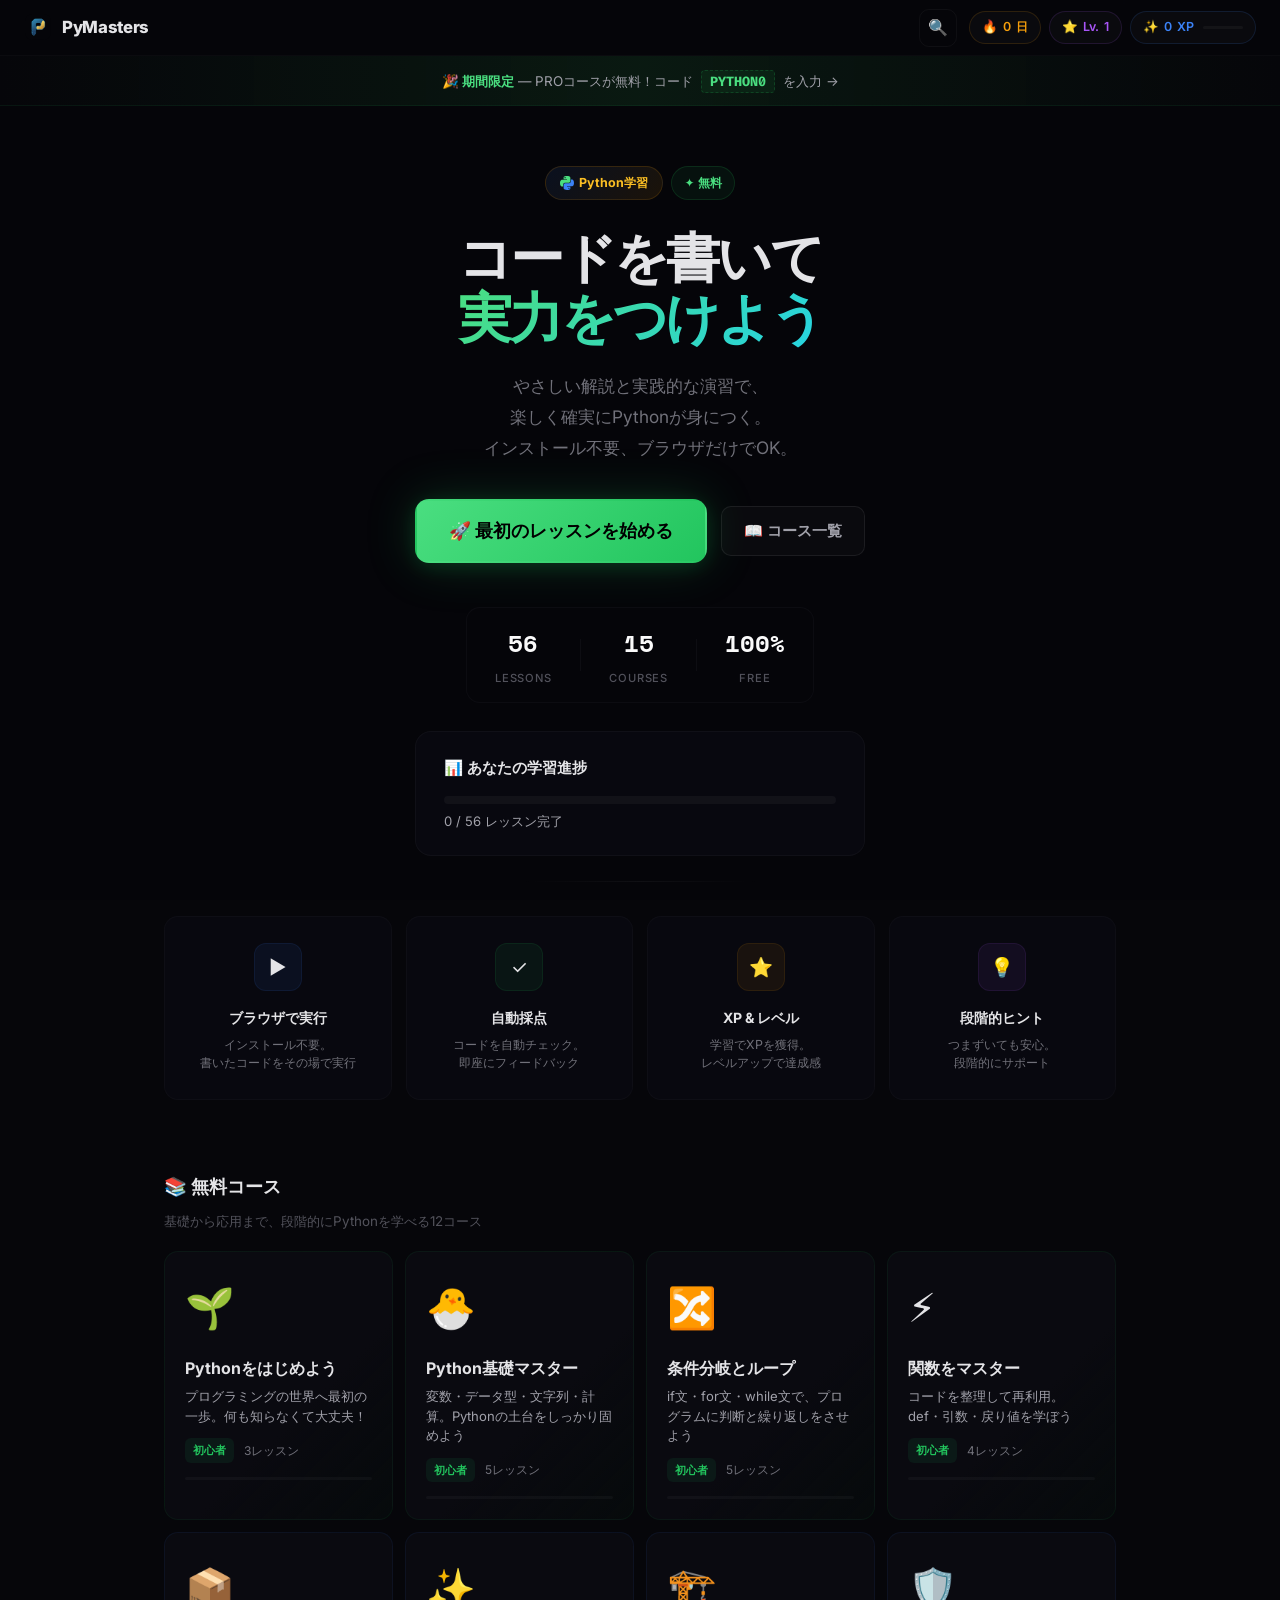
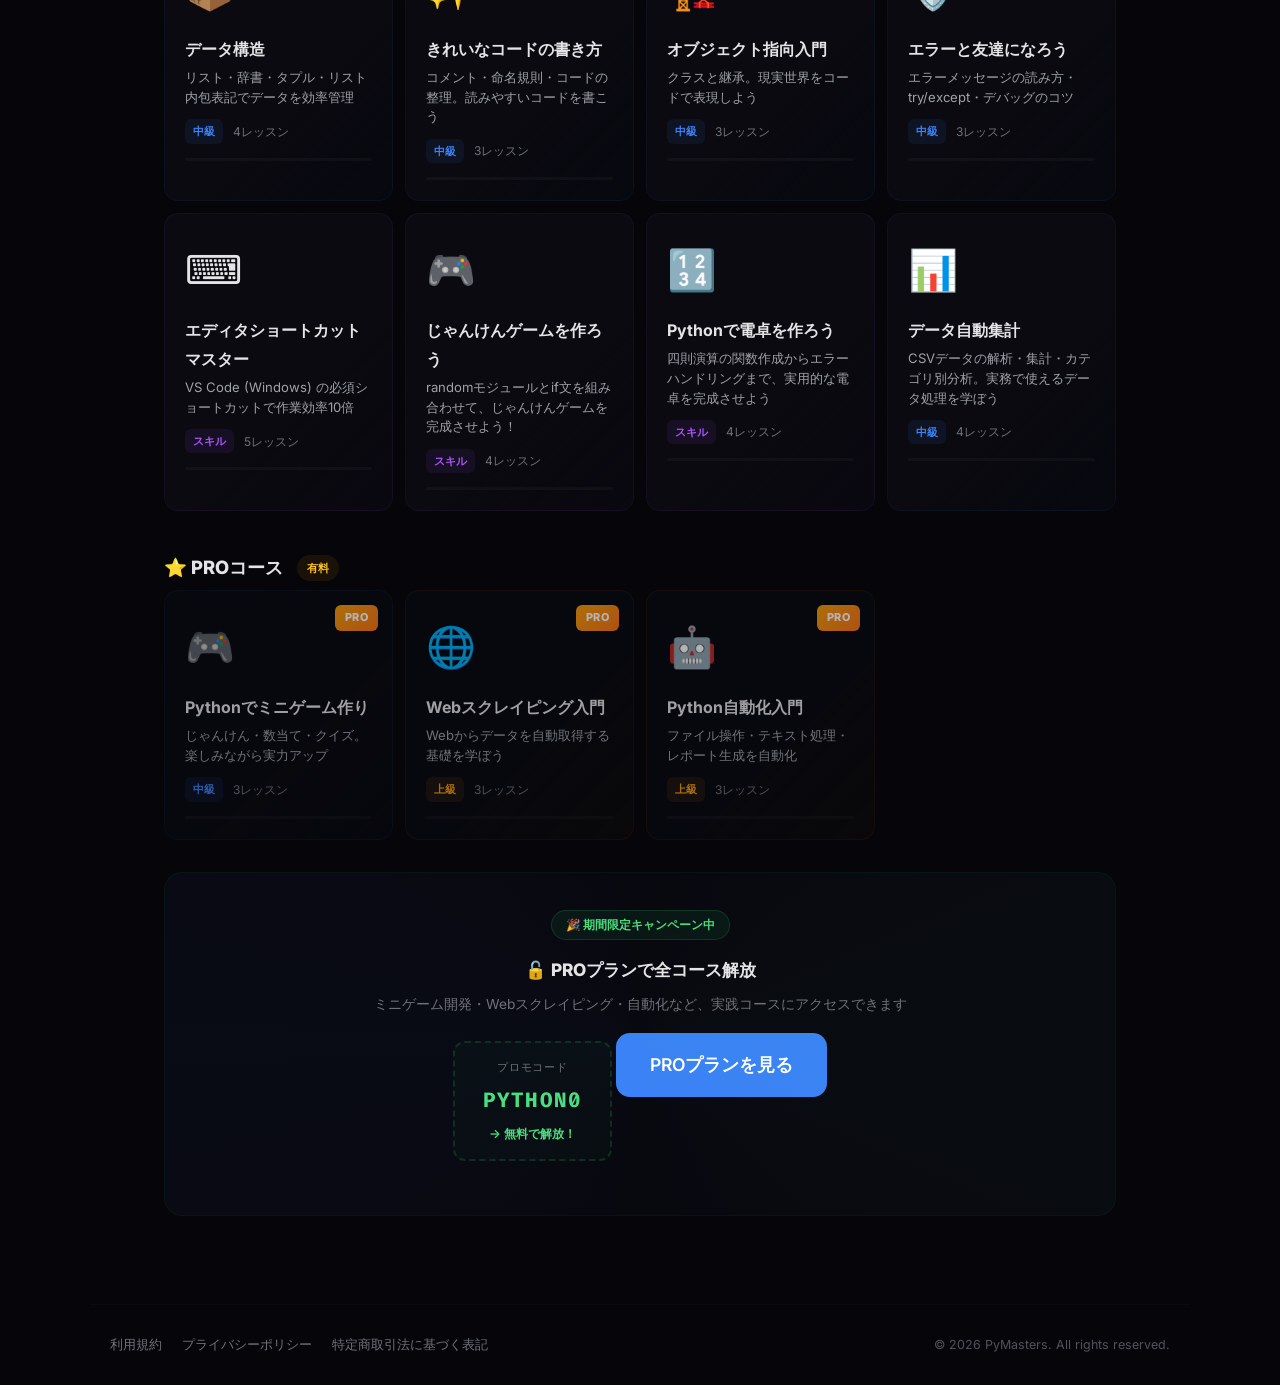
==== commit fbaf3de0: "fix: transparent favicon icons" ====
--- a/index.html
+++ b/index.html
@@ -357,20 +357,34 @@
 init();
 window.addEventListener('resize',()=>{resize();init()});
 const mc=['#22c55e','#4ade80','#3b82f6','#60a5fa','#f59e0b','#a855f7','#22d3ee'];
+let matrixRunning=true;
 function draw(){
-  ctx.fillStyle='rgba(6,6,10,0.055)';
+  if(!matrixRunning)return;
+  ctx.fillStyle='rgba(6,6,10,0.12)';
   ctx.fillRect(0,0,canvas.width,canvas.height);
   ctx.font=fs+'px "Fira Code",monospace';
   for(let i=0;i<cols;i++){
     const w=words[i],ch=w[ci[i]%w.length],x=i*fs,y=drops[i]*fs,c=mc[i%mc.length];
-    ctx.fillStyle=c;ctx.globalAlpha=0.85;ctx.fillText(ch,x,y);
-    if(ci[i]>0){ctx.globalAlpha=0.12;ctx.fillText(w[(ci[i]-1)%w.length],x,(drops[i]-1)*fs)}
+    ctx.fillStyle=c;ctx.globalAlpha=0.45;ctx.fillText(ch,x,y);
+    if(ci[i]>0){ctx.globalAlpha=0.06;ctx.fillText(w[(ci[i]-1)%w.length],x,(drops[i]-1)*fs)}
     ctx.globalAlpha=1;ci[i]++;drops[i]+=speeds[i];
     if(drops[i]*fs>canvas.height&&Math.random()>0.975){drops[i]=0;ci[i]=0;words[i]=kw[Math.floor(Math.random()*kw.length)]}
   }
   requestAnimationFrame(draw);
 }
 draw();
+// Matrix + promo only on home page
+const promoStrip=document.getElementById('promoStrip');
+new MutationObserver(()=>{
+  const onHome=document.getElementById('pg-home')?.classList.contains('on');
+  if(promoStrip)promoStrip.style.display=onHome?'block':'none';
+  if(onHome&&!matrixRunning){matrixRunning=true;canvas.style.opacity='.18';draw()}
+  else if(!onHome&&matrixRunning){
+    matrixRunning=false;
+    canvas.style.opacity='0';
+    setTimeout(()=>{if(!matrixRunning){ctx.clearRect(0,0,canvas.width,canvas.height)}},600);
+  }
+}).observe(document.body,{subtree:true,attributes:true,attributeFilter:['class']});
 // ── Count Up ──
 function countUp(){
   document.querySelectorAll('.hero-stat-num[data-target]').forEach(el=>{
--- a/style.css
+++ b/style.css
@@ -22,7 +22,8 @@
 /* ── Matrix Canvas ── */
 #matrixCanvas{
   position:fixed;top:0;left:0;width:100%;height:100%;
-  z-index:0;opacity:.3;pointer-events:none;
+  z-index:0;opacity:.18;pointer-events:none;
+  transition:opacity .5s ease;
 }
 a:hover{color:#93bbfd}
 img{max-width:100%;display:block}
@@ -171,27 +172,14 @@
 /* ── 5. HOME ─────────────────────────────────────────────── */
 .hero{
   position:relative;z-index:1;
-  min-height:calc(100vh - 112px);
   display:flex;align-items:center;justify-content:center;
   text-align:center;
-  padding:60px 24px;
+  padding:60px 24px 40px;
 }
 .hero-content{max-width:680px;position:relative}
 
-/* Floating code fragments */
-.float-code{
-  position:absolute;
-  font-family:'Fira Code',monospace;font-size:.75rem;
-  color:#22c55e;opacity:0;white-space:nowrap;pointer-events:none;
-  animation:floatIn 1s ease forwards,floatDrift 20s ease-in-out infinite;
-}
-.fc-1{top:5%;left:-40%;animation-delay:.2s,.2s}
-.fc-2{top:25%;right:-45%;animation-delay:.5s,.5s;color:#3b82f6}
-.fc-3{bottom:25%;left:-35%;animation-delay:.8s,.8s;color:#f59e0b}
-.fc-4{top:55%;right:-40%;animation-delay:1.1s,1.1s;color:#22d3ee}
-.fc-5{bottom:5%;right:-20%;animation-delay:1.4s,1.4s;color:#a855f7}
-@keyframes floatIn{from{opacity:0;transform:translateY(10px)}to{opacity:.18;transform:translateY(0)}}
-@keyframes floatDrift{0%,100%{transform:translateY(0) translateX(0)}50%{transform:translateY(-20px) translateX(10px)}}
+/* Floating code fragments - hidden, matrix rain serves this role */
+.float-code{display:none}
 
 .hero-tag{
   display:inline-flex;align-items:center;gap:8px;
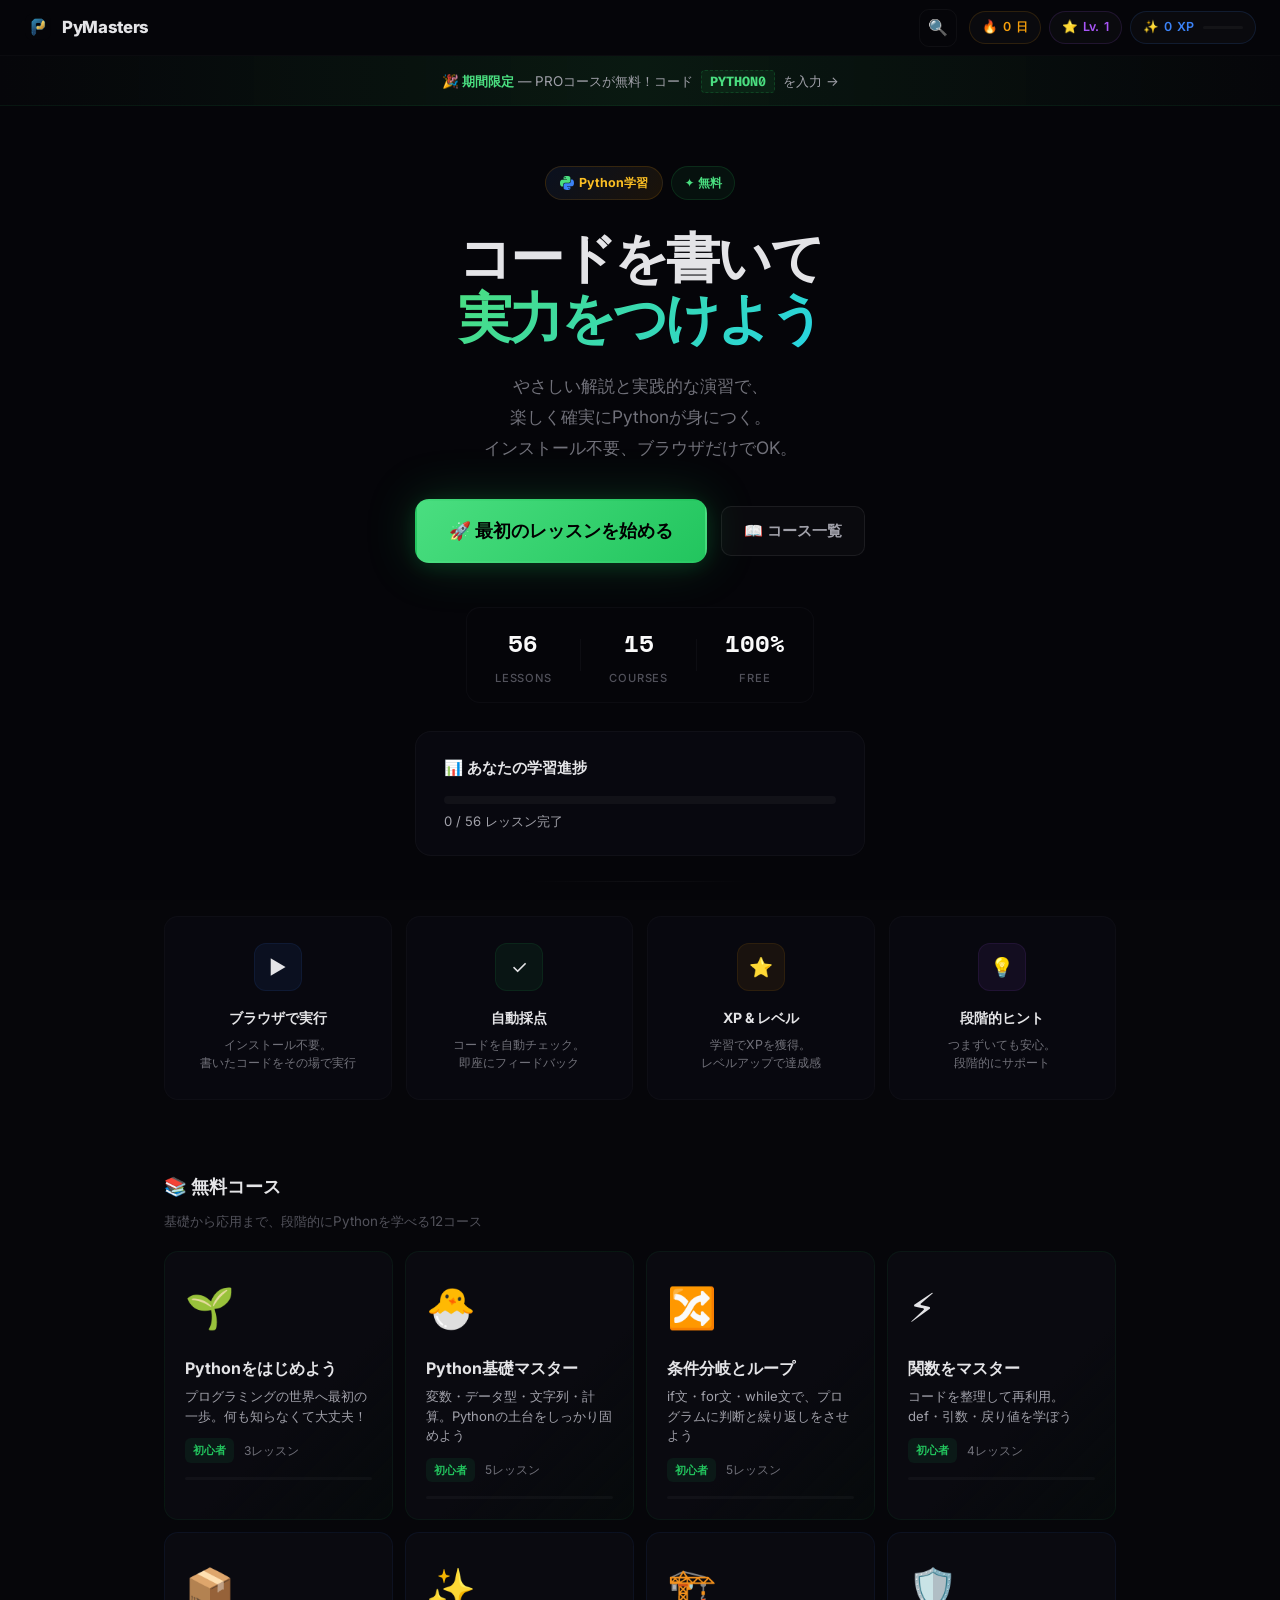
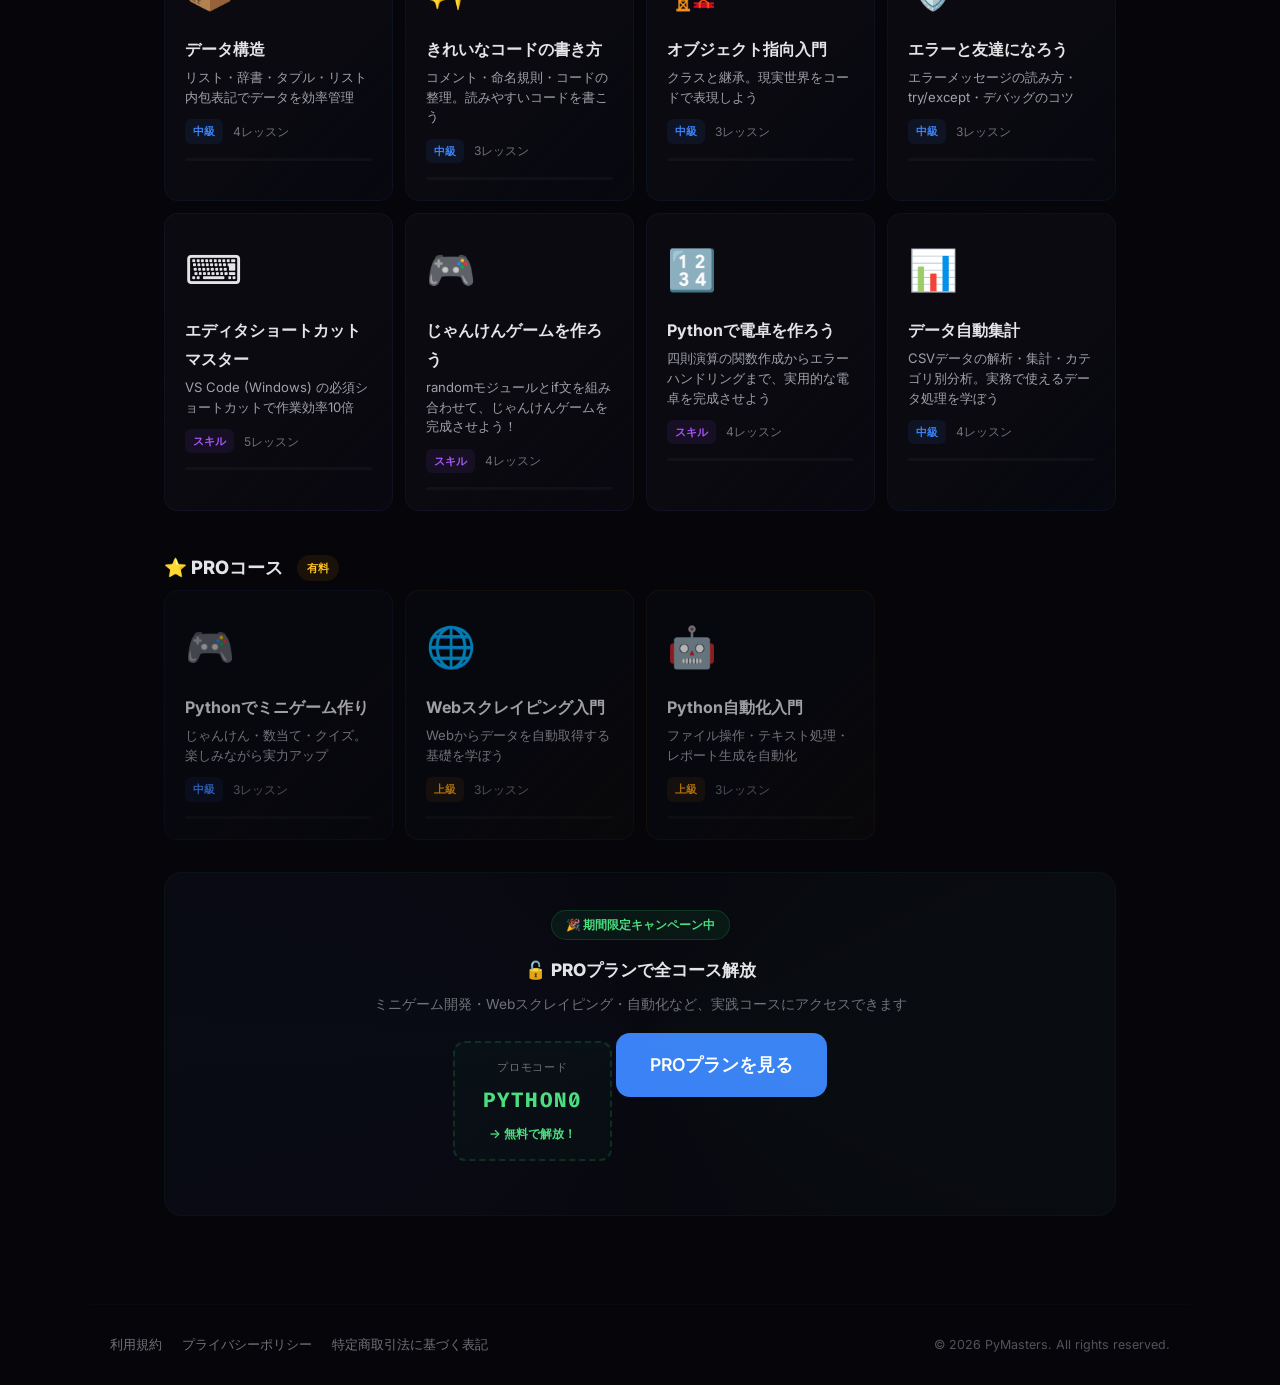
==== commit 5f2c9279: "fix: transparent favicon icons" ====
--- a/index.html
+++ b/index.html
@@ -6,6 +6,11 @@
 <link rel="icon" type="image/png" sizes="32x32" href="favicon-32x32.png">
 <link rel="icon" type="image/png" sizes="16x16" href="favicon-16x16.png">
 <link rel="apple-touch-icon" sizes="180x180" href="apple-touch-icon.png">
+<link rel="manifest" href="manifest.json">
+<meta name="theme-color" content="#06060a">
+<meta name="apple-mobile-web-app-capable" content="yes">
+<meta name="apple-mobile-web-app-status-bar-style" content="black-translucent">
+<meta name="apple-mobile-web-app-title" content="PyMasters">
 <meta name="viewport" content="width=device-width, initial-scale=1.0">
 <title>PyMasters - Python学習プラットフォーム | 無料でPythonをマスター</title>
 <meta name="description" content="ブラウザだけでPythonを学べる無料プログラミング学習サイト。コード実行・自動採点・XPシステム搭載。初心者から上級者まで。">
@@ -399,5 +404,6 @@
 <script src="glossary.js"></script>
 <script src="courses.js"></script>
 <script src="app.js"></script>
+<script>if('serviceWorker' in navigator)navigator.serviceWorker.register('sw.js')</script>
 </body>
 </html>
--- a/style.css
+++ b/style.css
@@ -304,7 +304,7 @@
 }
 .features-sec::before{
   content:'';position:absolute;top:-35px;left:50%;width:240px;height:1px;
-  transform:translateX(-50%);background:linear-gradient(90deg,transparent,#ffffff0c,transparent);
+  transform:translateX(-50%);background:linear-gradient(90deg,transparent,#ffffff0c,transparent);pointer-events:none;
 }
 .feature-card{
   background:#0a0a10e0;
@@ -316,13 +316,13 @@
 }
 .feature-card::before{
   content:'';position:absolute;top:0;left:20%;right:20%;height:1px;
-  background:var(--fc-a,#3b82f6);opacity:0;transition:all .4s ease;
+  background:var(--fc-a,#3b82f6);opacity:0;transition:all .4s ease;pointer-events:none;
 }
 .feature-card::after{
   content:'';position:absolute;top:-30px;left:50%;width:80px;height:80px;
   transform:translateX(-50%);
   background:radial-gradient(circle,var(--fc-a,#3b82f6)20,transparent 70%);
-  opacity:0;transition:opacity .4s ease;filter:blur(25px);
+  opacity:0;transition:opacity .4s ease;filter:blur(25px);pointer-events:none;
 }
 .feature-card:hover{border-color:#ffffff12;transform:translateY(-5px);box-shadow:0 16px 50px var(--fc-g,#3b82f608)}
 .feature-card:hover::before{opacity:.6;left:10%;right:10%}
@@ -371,7 +371,7 @@
 }
 .course-card::before{
   content:'';position:absolute;top:0;left:0;right:0;height:2px;
-  background:linear-gradient(90deg,#22c55e,#3b82f6);opacity:0;transition:opacity .3s ease;
+  background:linear-gradient(90deg,#22c55e,#3b82f6);opacity:0;transition:opacity .3s ease;pointer-events:none;
 }
 .course-card:hover{
   border-color:#ffffff12;
@@ -428,7 +428,7 @@
   position:relative;overflow:hidden;
 }
 .premium-banner::before{
-  content:'';position:absolute;inset:0;
+  content:'';position:absolute;inset:0;pointer-events:none;
   background:conic-gradient(from 0deg at 50% 50%,transparent,#22c55e06,transparent,#3b82f606,transparent);
   animation:rotateConic 15s linear infinite;
 }
@@ -782,7 +782,7 @@
 .cex-desc{
   padding:8px 14px;border-top:1px solid #ffffff06;
   font-size:.82rem;color:#a1a1aa;line-height:1.6;
-  background:#0a0a10e008;
+  background:#0a0a1008;
 }
 
 /* tip block */
@@ -850,7 +850,7 @@
 
 .exercise-inst{
   padding:14px 20px;
-  background:#0a0a10e080;
+  background:#0a0a1080;
   border-bottom:1px solid #ffffff06;
   font-size:.9rem;line-height:1.7;color:#d4d4d8;
 }
@@ -1009,7 +1009,7 @@
   position:fixed;bottom:0;left:0;right:0;
   z-index:800;
   padding:8px 12px;
-  background:#0a0a10e0f5;
+  background:#0a0a10f5;
   border-top:1px solid #ffffff06;
   backdrop-filter:blur(12px);
   gap:8px;
@@ -1180,10 +1180,17 @@
 @media(max-width:768px){
   body{font-size:15px}
 
-  .hdr{padding:10px 14px}
-  .logo h1{font-size:1.1rem}
-  .hdr-stats{gap:5px}
-  .badge{padding:3px 8px;font-size:.72rem}
+  .hdr{padding:8px 10px;gap:6px}
+  .logo h1{font-size:.95rem}
+  .logo-icon{width:24px;height:24px}
+  .hdr-right{gap:6px}
+  .search-btn{width:32px;height:32px;font-size:.9rem}
+  .hdr-stats{gap:4px}
+  .badge{padding:2px 6px;font-size:.68rem}
+  .xpbar-m{width:28px}
+
+  .promo-strip{padding:8px 14px}
+  .promo-strip-text{font-size:.75rem}
 
   .hero{padding:32px 16px 24px;min-height:auto}
   .hero h2{font-size:1.8rem;letter-spacing:-.03em}
@@ -1218,6 +1225,12 @@
 
   .lesson-content{padding:18px 14px 24px}
   .lesson-title{font-size:1.25rem}
+
+  /* Editor: fix button overflow on mobile */
+  .ep-header{flex-wrap:wrap;padding:0 8px 0 0;gap:4px}
+  .ep-tab{padding:8px 12px;font-size:.78rem}
+  .ep-actions{gap:4px}
+  .ep-actions .btn{font-size:.78rem;padding:6px 10px}
 
   /* Editor: 16px minimum to prevent iOS zoom */
   .code-editor{
